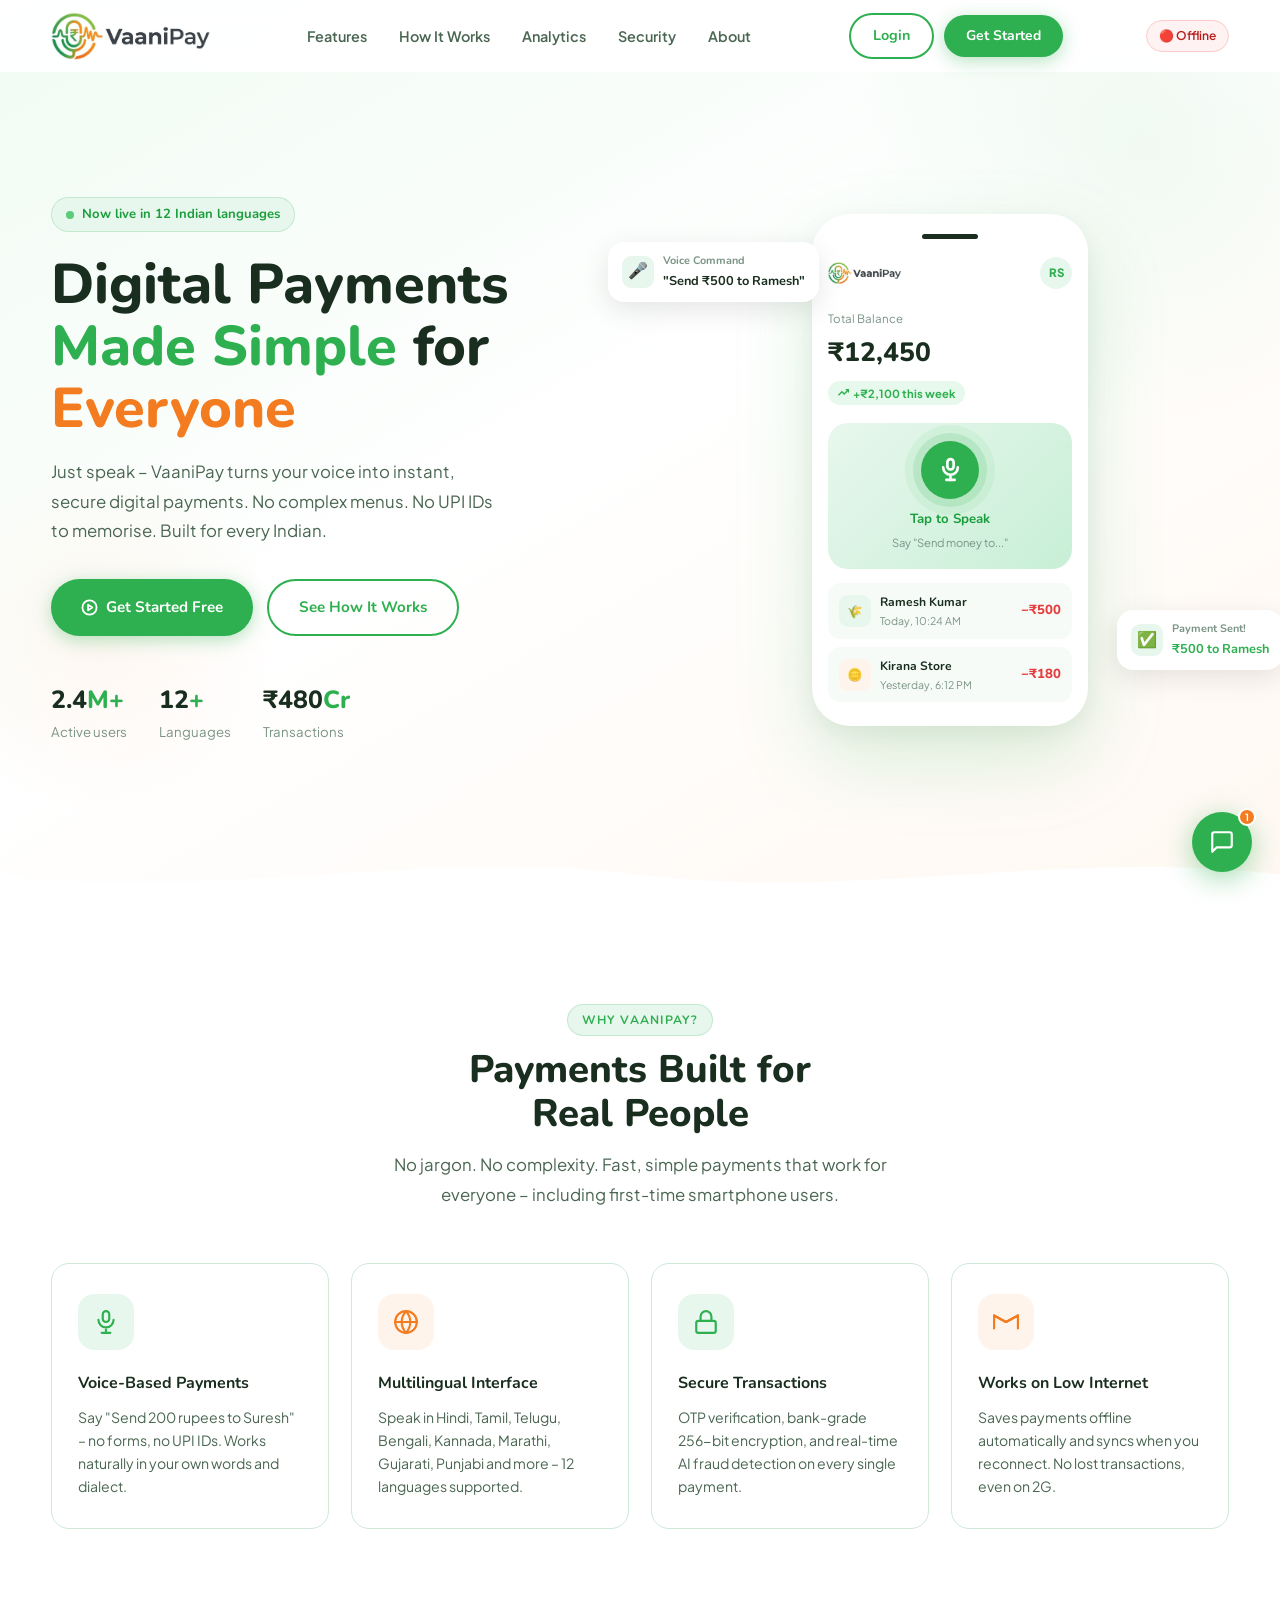
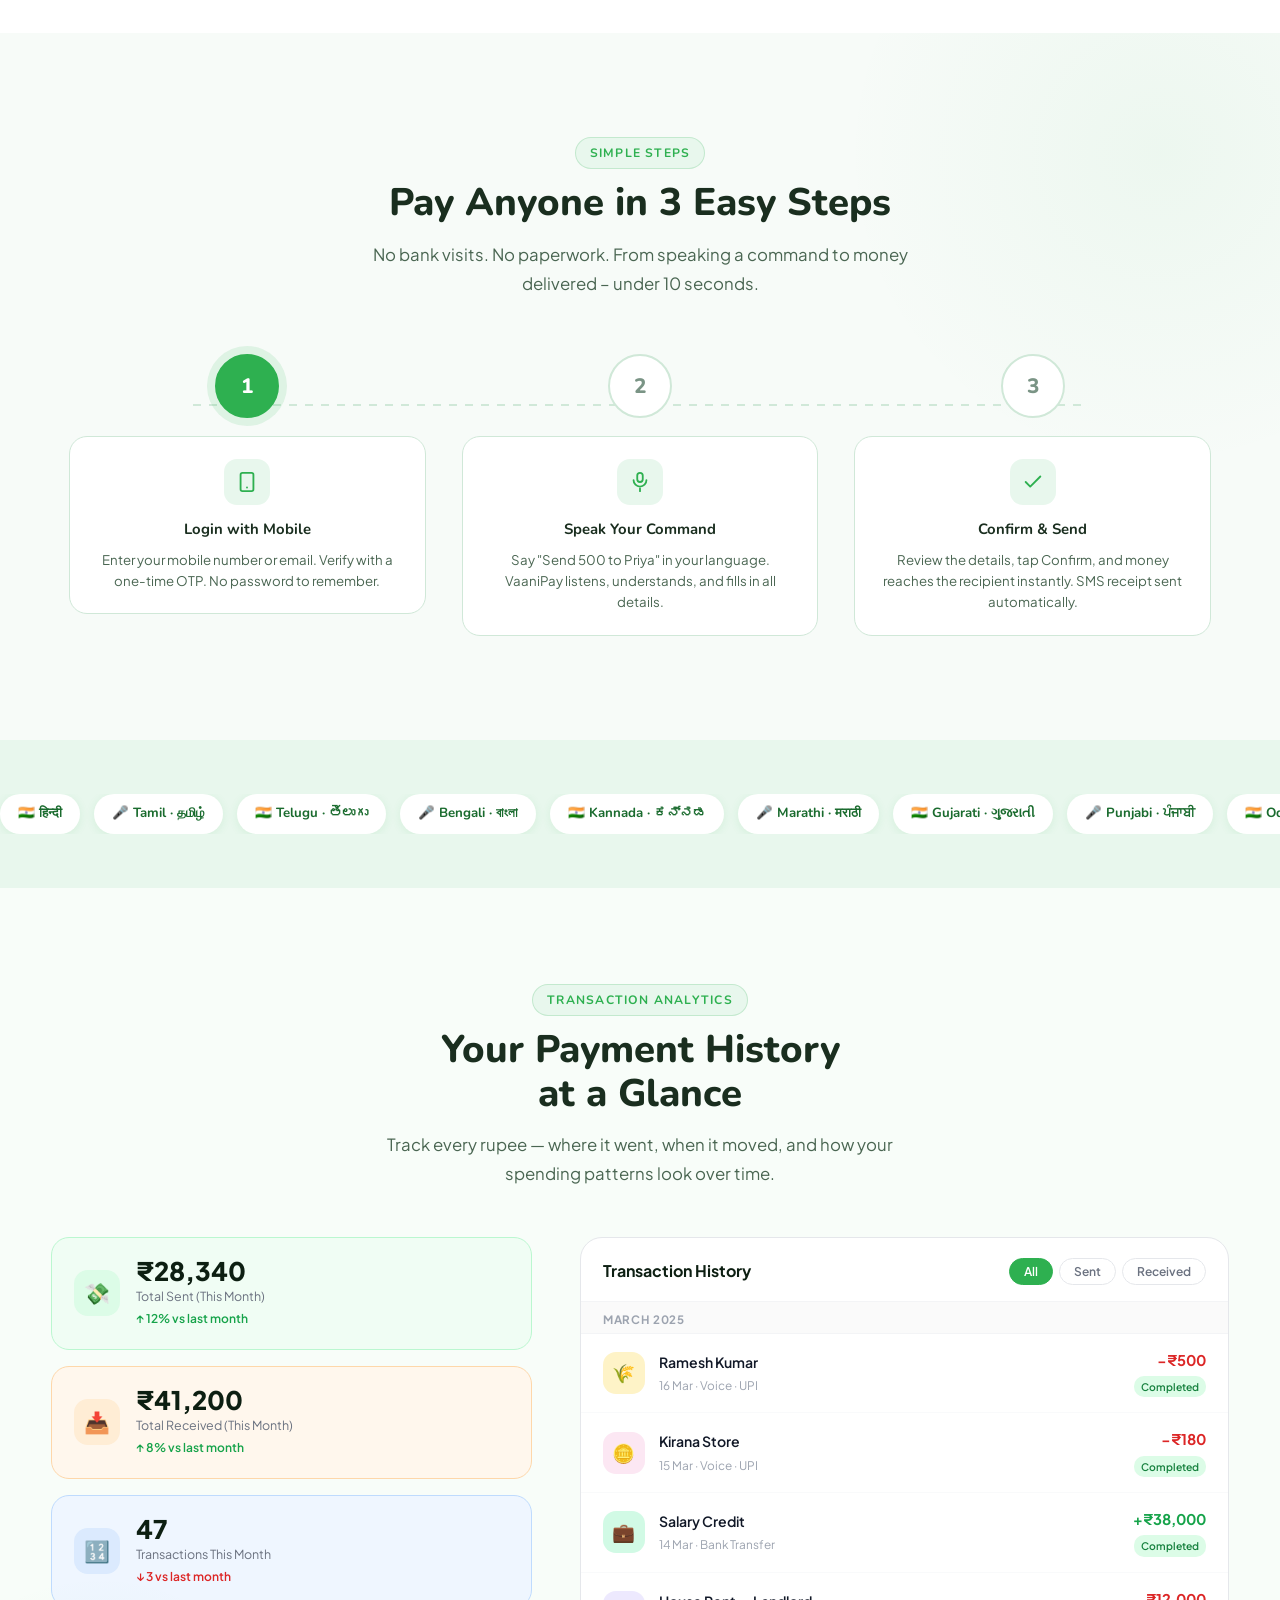
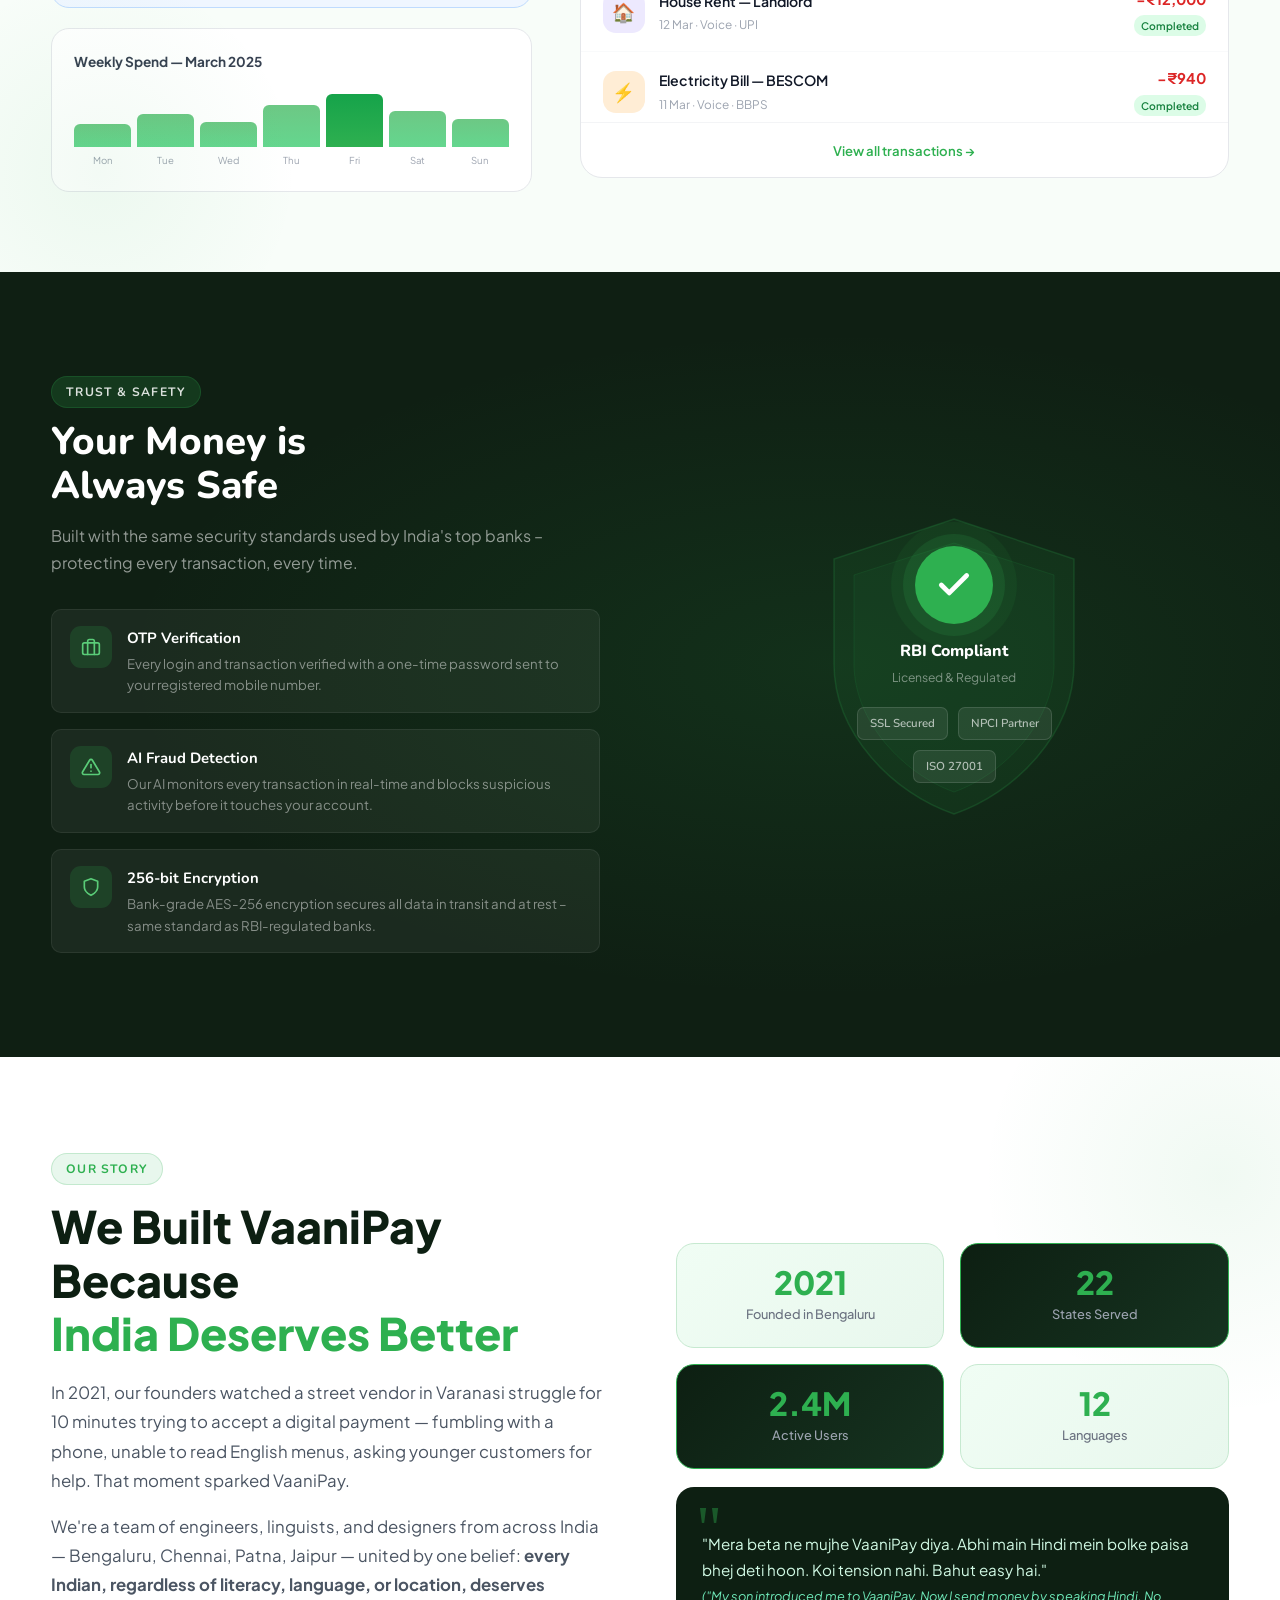
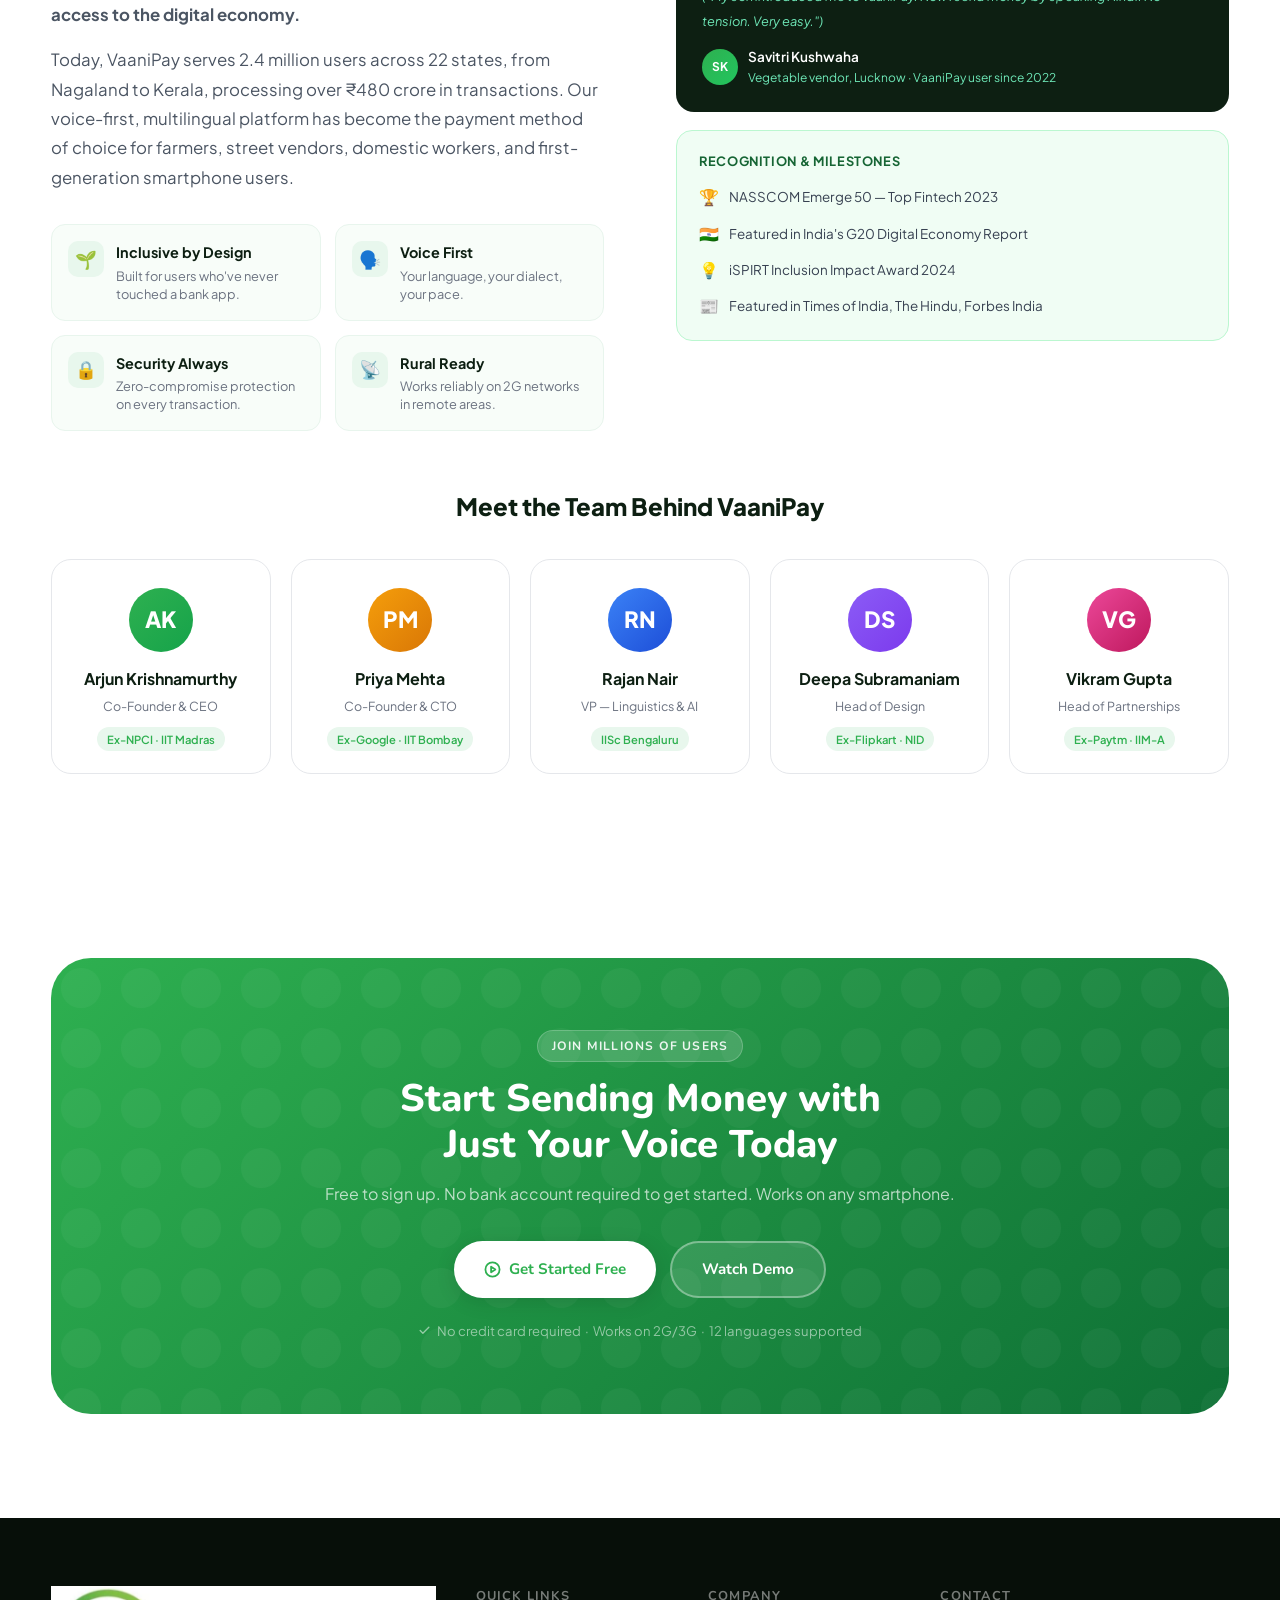
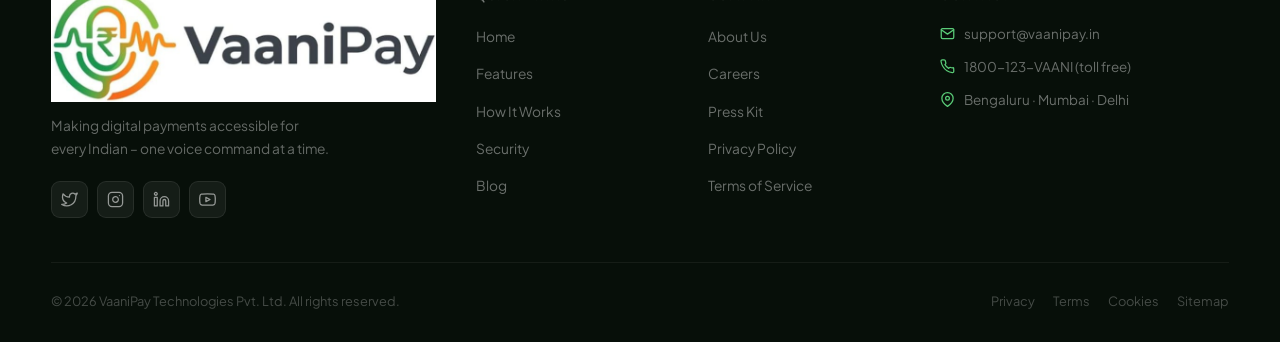
==== templates/index.html @ 6fca1bed "Merge branch 'main' of https://github.com/ketakitagad13/VAANIPAY" ====
﻿<!DOCTYPE html>
<html lang="en">
<head>
  <meta charset="UTF-8" />
  <meta name="viewport" content="width=device-width, initial-scale=1.0" />
  <title>VaaniPay – Voice Payments for Everyone</title>
  <link rel="preconnect" href="https://fonts.googleapis.com" />
  <link rel="preconnect" href="https://fonts.gstatic.com" crossorigin />
  <link href="https://fonts.googleapis.com/css2?family=Plus+Jakarta+Sans:wght@300;400;500;600;700;800&family=Nunito:wght@400;500;600;700;800&display=swap" rel="stylesheet" />
  <link rel="stylesheet" href="../static/css/style.css">

  <!-- About + Analytics inline styles -->
  <style>
    /* ══════════════════════════════════
       ABOUT SECTION
    ══════════════════════════════════ */
    .about-sec {
      padding: 96px 0 80px;
      background: #fff;
      position: relative;
      overflow: hidden;
    }
    .about-sec::before {
      content: '';
      position: absolute;
      top: -120px; right: -180px;
      width: 480px; height: 480px;
      background: radial-gradient(circle, rgba(46,176,80,0.07) 0%, transparent 70%);
      border-radius: 50%;
      pointer-events: none;
    }
    .about-inner {
      display: grid;
      grid-template-columns: 1fr 1fr;
      gap: 72px;
      align-items: center;
    }
    @media(max-width:860px){ .about-inner{ grid-template-columns:1fr; gap:40px; } }

    .about-text .chip { margin-bottom: 14px; }
    .about-h {
      font-size: clamp(2rem, 3.5vw, 2.8rem);
      font-weight: 800;
      color: #0d1f12;
      line-height: 1.2;
      margin: 0 0 18px;
    }
    .about-h span { color: var(--g1, #2eb050); }
    .about-p {
      font-size: 1.05rem;
      color: #4b5563;
      line-height: 1.75;
      margin-bottom: 16px;
    }
    .about-vals {
      display: grid;
      grid-template-columns: 1fr 1fr;
      gap: 14px;
      margin-top: 32px;
    }
    @media(max-width:520px){ .about-vals{ grid-template-columns:1fr; } }
    .aval {
      display: flex;
      align-items: flex-start;
      gap: 12px;
      padding: 16px;
      border: 1.5px solid #e8f5ed;
      border-radius: 14px;
      background: #f8fdf9;
      transition: border-color 0.2s, box-shadow 0.2s;
    }
    .aval:hover { border-color: var(--g1,#2eb050); box-shadow: 0 4px 16px rgba(46,176,80,0.1); }
    .aval-ic {
      width: 36px; height: 36px;
      background: #e8f7ed;
      border-radius: 10px;
      display: flex; align-items: center; justify-content: center;
      flex-shrink: 0;
      font-size: 1.1rem;
    }
    .aval-t { font-weight: 700; color: #0d1f12; font-size: 0.9rem; margin-bottom: 3px; }
    .aval-d { font-size: 0.8rem; color: #6b7280; line-height: 1.4; }

    /* Right side: Stats cards */
    .about-vis {
      display: flex;
      flex-direction: column;
      gap: 18px;
    }
    .about-stat-row {
      display: grid;
      grid-template-columns: 1fr 1fr;
      gap: 16px;
    }
    .about-stat {
      background: linear-gradient(135deg, #f0fdf4 0%, #e8f7ed 100%);
      border: 1.5px solid #c6e9d0;
      border-radius: 18px;
      padding: 22px 20px;
      text-align: center;
    }
    .about-stat.dark {
      background: linear-gradient(135deg, #0d1f12 0%, #163320 100%);
      border-color: #2eb050;
    }
    .about-stat.dark .ast-n { color: #2eb050; }
    .about-stat.dark .ast-l { color: #9ca3af; }
    .ast-n { font-size: 2rem; font-weight: 800; color: var(--g1,#2eb050); line-height: 1; margin-bottom: 6px; }
    .ast-l { font-size: 0.8rem; color: #6b7280; font-weight: 500; }
    .about-quote {
      background: #0d1f12;
      border-radius: 18px;
      padding: 24px 26px;
      color: #fff;
      position: relative;
    }
    .about-quote::before {
      content: '"';
      position: absolute;
      top: 10px; left: 20px;
      font-size: 4rem;
      color: var(--g1,#2eb050);
      line-height: 1;
      font-family: Georgia, serif;
      opacity: 0.4;
    }
    .aq-text { font-size: 0.95rem; line-height: 1.65; color: #d1fae5; margin-bottom: 14px; padding-top: 20px; }
    .aq-attr { display: flex; align-items: center; gap: 10px; }
    .aq-av {
      width: 36px; height: 36px; border-radius: 50%;
      background: linear-gradient(135deg, #2eb050, #22c55e);
      display: flex; align-items: center; justify-content: center;
      font-size: 0.75rem; font-weight: 700; color: #fff;
    }
    .aq-nm { font-weight: 600; font-size: 0.85rem; color: #fff; }
    .aq-role { font-size: 0.75rem; color: #6ee7b7; }

    /* Team row */
    .about-team {
      margin-top: 56px;
    }
    .about-team-h {
      text-align: center;
      font-size: 1.5rem;
      font-weight: 800;
      color: #0d1f12;
      margin-bottom: 32px;
    }
    .team-grid {
      display: grid;
      grid-template-columns: repeat(auto-fit, minmax(190px,1fr));
      gap: 20px;
    }
    .team-card {
      text-align: center;
      padding: 28px 18px 22px;
      border: 1.5px solid #e5e7eb;
      border-radius: 20px;
      background: #fff;
      transition: border-color 0.2s, box-shadow 0.2s, transform 0.2s;
    }
    .team-card:hover { border-color: var(--g1,#2eb050); box-shadow: 0 8px 24px rgba(46,176,80,0.12); transform: translateY(-4px); }
    .tm-av {
      width: 64px; height: 64px;
      border-radius: 50%;
      margin: 0 auto 14px;
      display: flex; align-items: center; justify-content: center;
      font-size: 1.4rem; font-weight: 800; color: #fff;
    }
    .tm-nm { font-size: 1rem; font-weight: 700; color: #0d1f12; margin-bottom: 4px; }
    .tm-role { font-size: 0.78rem; color: #6b7280; margin-bottom: 8px; }
    .tm-tag {
      display: inline-block;
      background: #e8f7ed;
      color: var(--g1,#2eb050);
      font-size: 0.7rem; font-weight: 600;
      padding: 3px 10px;
      border-radius: 20px;
    }

    /* ══════════════════════════════════
       ANALYTICS SECTION
    ══════════════════════════════════ */
    .analy-sec {
      padding: 96px 0 80px;
      background: #f8fdf9;
      position: relative;
      overflow: hidden;
    }
    .analy-sec::after {
      content: '';
      position: absolute;
      bottom: -100px; left: -100px;
      width: 400px; height: 400px;
      background: radial-gradient(circle, rgba(46,176,80,0.06) 0%, transparent 70%);
      border-radius: 50%;
      pointer-events: none;
    }
    .analy-inner {
      display: grid;
      grid-template-columns: 1fr 1.35fr;
      gap: 48px;
      align-items: start;
    }
    @media(max-width:900px){ .analy-inner{ grid-template-columns:1fr; } }

    /* Left summary cards */
    .analy-summary { display: flex; flex-direction: column; gap: 16px; }
    .analy-card {
      background: #fff;
      border: 1.5px solid #e5e7eb;
      border-radius: 18px;
      padding: 20px 22px;
      display: flex; align-items: center; gap: 16px;
      transition: box-shadow 0.2s;
    }
    .analy-card:hover { box-shadow: 0 6px 20px rgba(0,0,0,0.07); }
    .analy-card.green { border-color: #bbf7d0; background: #f0fdf4; }
    .analy-card.amber { border-color: #fed7aa; background: #fff7ed; }
    .analy-card.blue  { border-color: #bfdbfe; background: #eff6ff; }
    .ac-ic {
      width: 46px; height: 46px; border-radius: 14px;
      display: flex; align-items: center; justify-content: center; flex-shrink: 0;
      font-size: 1.3rem;
    }
    .analy-card.green .ac-ic { background: #dcfce7; }
    .analy-card.amber .ac-ic { background: #ffedd5; }
    .analy-card.blue  .ac-ic { background: #dbeafe; }
    .ac-val { font-size: 1.6rem; font-weight: 800; color: #0d1f12; line-height: 1; }
    .ac-lbl { font-size: 0.78rem; color: #6b7280; margin-top: 3px; }
    .ac-chg { font-size: 0.75rem; font-weight: 600; margin-top: 2px; }
    .up { color: #16a34a; }
    .dn { color: #dc2626; }

    /* Mini bar chart */
    .analy-chart {
      background: #fff;
      border: 1.5px solid #e5e7eb;
      border-radius: 18px;
      padding: 22px;
      margin-top: 4px;
    }
    .chart-title { font-size: 0.85rem; font-weight: 700; color: #374151; margin-bottom: 14px; }
    .bar-chart { display: flex; align-items: flex-end; gap: 6px; height: 60px; }
    .bar {
      flex: 1;
      border-radius: 6px 6px 0 0;
      background: linear-gradient(180deg, #2eb050, #22c55e);
      opacity: 0.7;
      transition: opacity 0.2s;
      position: relative;
    }
    .bar:hover { opacity: 1; }
    .bar.hi { opacity: 1; background: linear-gradient(180deg, #16a34a, #2eb050); }
    .bar-labels { display: flex; gap: 6px; margin-top: 6px; }
    .bar-labels span { flex: 1; text-align: center; font-size: 0.6rem; color: #9ca3af; }

    /* Right: Transaction table */
    .tx-panel {
      background: #fff;
      border: 1.5px solid #e5e7eb;
      border-radius: 22px;
      overflow: hidden;
    }
    .tx-panel-hdr {
      padding: 20px 22px 16px;
      border-bottom: 1px solid #f3f4f6;
      display: flex; align-items: center; justify-content: space-between;
      flex-wrap: wrap; gap: 10px;
    }
    .tx-panel-title { font-size: 1rem; font-weight: 700; color: #0d1f12; }
    .tx-filters { display: flex; gap: 6px; flex-wrap: wrap; }
    .tf {
      padding: 5px 14px;
      border-radius: 20px;
      font-size: 0.75rem;
      font-weight: 600;
      border: 1.5px solid #e5e7eb;
      background: #fff;
      color: #6b7280;
      cursor: pointer;
      transition: all 0.15s;
    }
    .tf.active, .tf:hover { background: var(--g1,#2eb050); color: #fff; border-color: var(--g1,#2eb050); }
    .tx-list { max-height: 420px; overflow-y: auto; }
    .tx-list::-webkit-scrollbar { width: 4px; }
    .tx-list::-webkit-scrollbar-thumb { background: #d1fae5; border-radius: 4px; }
    .tx-row {
      display: flex; align-items: center; gap: 14px;
      padding: 14px 22px;
      border-bottom: 1px solid #f9fafb;
      transition: background 0.15s;
      cursor: default;
    }
    .tx-row:hover { background: #f8fdf9; }
    .tx-row:last-child { border-bottom: none; }
    .tx-emoji {
      width: 42px; height: 42px;
      border-radius: 13px;
      display: flex; align-items: center; justify-content: center;
      font-size: 1.15rem; flex-shrink: 0;
    }
    .tx-info { flex: 1; min-width: 0; }
    .tx-nm { font-size: 0.88rem; font-weight: 600; color: #111827; white-space: nowrap; overflow: hidden; text-overflow: ellipsis; }
    .tx-sub { font-size: 0.74rem; color: #9ca3af; margin-top: 2px; }
    .tx-right { text-align: right; flex-shrink: 0; }
    .tx-amt { font-size: 0.92rem; font-weight: 700; }
    .tx-amt.out { color: #dc2626; }
    .tx-amt.in  { color: #16a34a; }
    .tx-status {
      font-size: 0.65rem; font-weight: 600;
      padding: 2px 7px; border-radius: 10px; margin-top: 3px;
      display: inline-block;
    }
    .tx-status.ok  { background: #dcfce7; color: #15803d; }
    .tx-status.pend{ background: #fef9c3; color: #a16207; }
    .tx-status.fail{ background: #fee2e2; color: #b91c1c; }
    .tx-panel-foot {
      padding: 14px 22px;
      border-top: 1px solid #f3f4f6;
      text-align: center;
    }
    .tx-more {
      font-size: 0.82rem; color: var(--g1,#2eb050); font-weight: 600;
      text-decoration: none; cursor: pointer;
    }
    .tx-more:hover { text-decoration: underline; }

    /* Month badges in list */
    .tx-month-badge {
      padding: 8px 22px 4px;
      font-size: 0.72rem;
      font-weight: 700;
      color: #9ca3af;
      text-transform: uppercase;
      letter-spacing: 0.07em;
      background: #fafafa;
      border-bottom: 1px solid #f3f4f6;
    }
  </style>
</head>
<body>

  <!-- ══════════════════════════════════
       NAVBAR
  ══════════════════════════════════ -->
  <nav id="nav">
    <div class="wrap">
      <div class="nav-row">
        <a href="#home" class="nav-logo-link">
          <img src="../static/assets/icon.jpeg" alt="VaaniPay Logo" class="nav-logo-img" />
        </a>
        <ul class="nav-links">
          <li><a href="#features">Features</a></li>
          <li><a href="#how">How It Works</a></li>
          <li><a href="#analy">Analytics</a></li>
          <li><a href="#security">Security</a></li>
          <li><a href="#about">About</a></li>
        </ul>
        <div class="nav-right">
          <a href="login.html" class="nav-login">Login</a>
          <a href="login.html" class="btn btn-green nav-cta">Get Started</a>
        </div>
        <!-- Online/Offline Status Badge -->
        <div id="statusBadge" class="status-badge">🟢 Online</div>
        <button class="burger" id="burger" aria-label="Open menu">
          <span></span><span></span><span></span>
        </button>
      </div>
    </div>
  </nav>

  <!-- Mobile Menu Overlay -->
  <div class="mob-menu" id="mobMenu">
    <button class="mob-x" id="mobX" aria-label="Close menu">✕</button>
    <a href="#features" class="mob-link">Features</a>
    <a href="#how" class="mob-link">How It Works</a>
    <a href="#analy" class="mob-link">Analytics</a>
    <a href="#security" class="mob-link">Security</a>
    <a href="#about" class="mob-link">About</a>
    <a href="#" class="btn btn-green" style="margin-top:12px">Get Started Free</a>
  </div>

  <!-- ══════════════════════════════════
       HERO SECTION
  ══════════════════════════════════ -->
  <section class="hero" id="home">
    <div class="hero-blob-a"></div>
    <div class="hero-blob-b"></div>
    <svg class="hero-wave" viewBox="0 0 1440 60" xmlns="http://www.w3.org/2000/svg" preserveAspectRatio="none">
      <path d="M0,30 C240,60 480,0 720,30 C960,60 1200,0 1440,30 L1440,60 L0,60 Z" fill="#ffffff"/>
    </svg>
    <div class="wrap">
      <div class="hero-inner">
        <div class="hero-text">
          <div class="hero-badge">
            <div class="badge-dot"></div>
            Now live in 12 Indian languages
          </div>
          <h1 class="hero-title">
            Digital Payments <span class="hl">Made Simple</span> for <span class="ho">Everyone</span>
          </h1>
          <p class="body-lg hero-sub">
            Just speak – VaaniPay turns your voice into instant, secure digital payments. No complex menus. No UPI IDs to memorise. Built for every Indian.
          </p>
          <div class="hero-btns">
            <a href="#" class="btn btn-green">
              <svg width="17" height="17" viewBox="0 0 24 24" fill="none" stroke="currentColor" stroke-width="2.5" stroke-linecap="round" stroke-linejoin="round"><circle cx="12" cy="12" r="10"/><polygon points="10 8 16 12 10 16 10 8"/></svg>
              Get Started Free
            </a>
            <a href="#how" class="btn btn-outline">See How It Works</a>
          </div>
          <div class="hero-stats">
            <div class="stat-item">
              <div class="stat-n">2.4<em>M+</em></div>
              <div class="stat-l">Active users</div>
            </div>
            <div class="stat-item">
              <div class="stat-n">12<em>+</em></div>
              <div class="stat-l">Languages</div>
            </div>
            <div class="stat-item">
              <div class="stat-n">₹480<em>Cr</em></div>
              <div class="stat-l">Transactions</div>
            </div>
          </div>
        </div>
        <div class="hero-vis">
          <div class="fc fc1">
            <div class="fc-ic" style="background:#e8f7ed">🎤</div>
            <div>
              <div class="fc-lbl">Voice Command</div>
              <div class="fc-val">"Send ₹500 to Ramesh"</div>
            </div>
          </div>
          <div class="fc fc2">
            <div class="fc-ic" style="background:#e8f7ed">✅</div>
            <div>
              <div class="fc-lbl">Payment Sent!</div>
              <div class="fc-val" style="color:var(--g1)">₹500 to Ramesh</div>
            </div>
          </div>
          <div class="phone">
            <div class="phone-bar"></div>
            <div class="phone-top">
              <img src="../static/assets/icon.jpeg" alt="VaaniPay" class="phone-logo" />
              <div class="phone-av">RS</div>
            </div>
            <div class="p-bal-lbl">Total Balance</div>
            <div class="p-bal">₹12,450</div>
            <div class="p-up">
              <svg width="11" height="11" viewBox="0 0 24 24" fill="none" stroke="currentColor" stroke-width="3"><polyline points="23 6 13.5 15.5 8.5 10.5 1 18"/><polyline points="17 6 23 6 23 12"/></svg>
              +₹2,100 this week
            </div>
            <div class="p-mic-area">
              <div class="p-mic-btn" id="phoneMicBtn">
                <svg width="25" height="25" viewBox="0 0 24 24" fill="none" stroke="white" stroke-width="2.5" stroke-linecap="round" stroke-linejoin="round">
                  <path d="M12 2a3 3 0 0 0-3 3v4a3 3 0 0 0 6 0V5a3 3 0 0 0-3-3z"/>
                  <path d="M19 10a7 7 0 0 1-14 0"/>
                  <line x1="12" y1="19" x2="12" y2="22"/>
                  <line x1="8" y1="22" x2="16" y2="22"/>
                </svg>
              </div>
              <div class="p-mic-t">Tap to Speak</div>
              <div class="p-mic-s">Say "Send money to..."</div>
            </div>
            <div class="p-txs">
              <div class="p-tx">
                <div class="p-tx-ic" style="background:#e8f7ed">🌾</div>
                <div class="p-tx-info">
                  <div class="p-tx-nm">Ramesh Kumar</div>
                  <div class="p-tx-tm">Today, 10:24 AM</div>
                </div>
                <div class="p-tx-am out">−₹500</div>
              </div>
              <div class="p-tx">
                <div class="p-tx-ic" style="background:#fff4eb">🪙</div>
                <div class="p-tx-info">
                  <div class="p-tx-nm">Kirana Store</div>
                  <div class="p-tx-tm">Yesterday, 6:12 PM</div>
                </div>
                <div class="p-tx-am out">−₹180</div>
              </div>
            </div>
          </div>
        </div>
      </div>
    </div>
  </section>

  <!-- ══════════════════════════════════
       FEATURES SECTION
  ══════════════════════════════════ -->
  <section class="features" id="features">
    <div class="wrap">
      <div class="tc rv">
        <span class="chip">Why VaaniPay?</span>
        <h2 class="h2" style="margin:12px 0 14px">Payments Built for<br>Real People</h2>
        <p class="body-lg">No jargon. No complexity. Fast, simple payments that work for everyone – including first-time smartphone users.</p>
      </div>
      <div class="feat-grid">
        <div class="feat-card rv d1">
          <div class="feat-ic">
            <svg viewBox="0 0 24 24" fill="none" stroke="currentColor" stroke-width="2" stroke-linecap="round" stroke-linejoin="round"><path d="M12 2a3 3 0 0 0-3 3v4a3 3 0 0 0 6 0V5a3 3 0 0 0-3-3z"/><path d="M19 10a7 7 0 0 1-14 0"/><line x1="12" y1="19" x2="12" y2="22"/><line x1="8" y1="22" x2="16" y2="22"/></svg>
          </div>
          <div class="feat-title">Voice-Based Payments</div>
          <p class="feat-desc">Say "Send 200 rupees to Suresh" – no forms, no UPI IDs. Works naturally in your own words and dialect.</p>
        </div>
        <div class="feat-card o rv d2">
          <div class="feat-ic">
            <svg viewBox="0 0 24 24" fill="none" stroke="currentColor" stroke-width="2" stroke-linecap="round" stroke-linejoin="round"><circle cx="12" cy="12" r="10"/><line x1="2" y1="12" x2="22" y2="12"/><path d="M12 2a15.3 15.3 0 0 1 4 10 15.3 15.3 0 0 1-4 10 15.3 15.3 0 0 1-4-10 15.3 15.3 0 0 1 4-10z"/></svg>
          </div>
          <div class="feat-title">Multilingual Interface</div>
          <p class="feat-desc">Speak in Hindi, Tamil, Telugu, Bengali, Kannada, Marathi, Gujarati, Punjabi and more – 12 languages supported.</p>
        </div>
        <div class="feat-card rv d3">
          <div class="feat-ic">
            <svg viewBox="0 0 24 24" fill="none" stroke="currentColor" stroke-width="2" stroke-linecap="round" stroke-linejoin="round"><rect x="3" y="11" width="18" height="11" rx="2" ry="2"/><path d="M7 11V7a5 5 0 0 1 10 0v4"/></svg>
          </div>
          <div class="feat-title">Secure Transactions</div>
          <p class="feat-desc">OTP verification, bank-grade 256-bit encryption, and real-time AI fraud detection on every single payment.</p>
        </div>
        <div class="feat-card o rv d4">
          <div class="feat-ic">
            <svg viewBox="0 0 24 24" fill="none" stroke="currentColor" stroke-width="2" stroke-linecap="round" stroke-linejoin="round"><path d="M1 6l11 6 11-6"/><path d="M1 18V6l11 6 11-6v12"/></svg>
          </div>
          <div class="feat-title">Works on Low Internet</div>
          <p class="feat-desc">Saves payments offline automatically and syncs when you reconnect. No lost transactions, even on 2G.</p>
        </div>
      </div>
    </div>
  </section>

  <!-- ══════════════════════════════════
       HOW IT WORKS
  ══════════════════════════════════ -->
  <section class="how" id="how">
    <div class="wrap">
      <div class="tc rv">
        <span class="chip">Simple Steps</span>
        <h2 class="h2" style="margin:12px 0 14px">Pay Anyone in 3 Easy Steps</h2>
        <p class="body-lg">No bank visits. No paperwork. From speaking a command to money delivered – under 10 seconds.</p>
      </div>
      <div class="steps">
        <div class="step hi rv d1">
          <div class="step-n">1</div>
          <div class="step-box">
            <div class="step-ic"><svg viewBox="0 0 24 24" fill="none" stroke="currentColor" stroke-width="2" stroke-linecap="round" stroke-linejoin="round"><rect x="5" y="2" width="14" height="20" rx="2" ry="2"/><line x1="12" y1="18" x2="12.01" y2="18"/></svg></div>
            <div class="step-title">Login with Mobile</div>
            <p class="step-desc">Enter your mobile number or email. Verify with a one-time OTP. No password to remember.</p>
          </div>
        </div>
        <div class="step rv d2">
          <div class="step-n">2</div>
          <div class="step-box">
            <div class="step-ic"><svg viewBox="0 0 24 24" fill="none" stroke="currentColor" stroke-width="2" stroke-linecap="round" stroke-linejoin="round"><path d="M12 2a3 3 0 0 0-3 3v4a3 3 0 0 0 6 0V5a3 3 0 0 0-3-3z"/><path d="M19 10a7 7 0 0 1-14 0"/><line x1="12" y1="19" x2="12" y2="22"/></svg></div>
            <div class="step-title">Speak Your Command</div>
            <p class="step-desc">Say "Send 500 to Priya" in your language. VaaniPay listens, understands, and fills in all details.</p>
          </div>
        </div>
        <div class="step rv d3">
          <div class="step-n">3</div>
          <div class="step-box">
            <div class="step-ic"><svg viewBox="0 0 24 24" fill="none" stroke="currentColor" stroke-width="2" stroke-linecap="round" stroke-linejoin="round"><polyline points="20 6 9 17 4 12"/></svg></div>
            <div class="step-title">Confirm &amp; Send</div>
            <p class="step-desc">Review the details, tap Confirm, and money reaches the recipient instantly. SMS receipt sent automatically.</p>
          </div>
        </div>
      </div>
    </div>
  </section>

  <!-- ══════════════════════════════════
       LANGUAGE MARQUEE STRIP
  ══════════════════════════════════ -->
  <div class="lang-sec">
    <div style="overflow:hidden">
      <div class="lang-inner" id="langStrip">
        <div class="lang-pill">🇮🇳 हिन्दी</div>
        <div class="lang-pill">🎤 Tamil · தமிழ்</div>
        <div class="lang-pill">🇮🇳 Telugu · తెలుగు</div>
        <div class="lang-pill">🎤 Bengali · বাংলা</div>
        <div class="lang-pill">🇮🇳 Kannada · ಕನ್ನಡ</div>
        <div class="lang-pill">🎤 Marathi · मराठी</div>
        <div class="lang-pill">🇮🇳 Gujarati · ગુજરાતી</div>
        <div class="lang-pill">🎤 Punjabi · ਪੰਜਾਬੀ</div>
        <div class="lang-pill">🇮🇳 Odia · ଓଡ଼ିଆ</div>
        <div class="lang-pill">🎤 Malayalam · മലയാളം</div>
        <div class="lang-pill">🇮🇳 हिन्दी</div>
        <div class="lang-pill">🎤 Tamil · தமிழ்</div>
        <div class="lang-pill">🇮🇳 Telugu · తెలుగు</div>
        <div class="lang-pill">🎤 Bengali · বাংলা</div>
        <div class="lang-pill">🇮🇳 Kannada · ಕನ್ನಡ</div>
        <div class="lang-pill">🎤 Marathi · मराठी</div>
        <div class="lang-pill">🇮🇳 Gujarati · ગુજરાતી</div>
        <div class="lang-pill">🎤 Punjabi · ਪੰਜਾਬੀ</div>
        <div class="lang-pill">🇮🇳 Odia · ଓଡ଼ିଆ</div>
        <div class="lang-pill">🎤 Malayalam · മലയാളം</div>
      </div>
    </div>
  </div>

  <!-- ══════════════════════════════════
       ANALYTICS SECTION  (NEW)
  ══════════════════════════════════ -->
  <section class="analy-sec" id="analy">
    <div class="wrap">
      <div class="tc rv">
        <span class="chip">Transaction Analytics</span>
        <h2 class="h2" style="margin:12px 0 14px">Your Payment History<br>at a Glance</h2>
        <p class="body-lg">Track every rupee — where it went, when it moved, and how your spending patterns look over time.</p>
      </div>

      <div class="analy-inner" style="margin-top:48px">

        <!-- Left: Summary + mini chart -->
        <div class="analy-summary rv d1">

          <div class="analy-card green">
            <div class="ac-ic">💸</div>
            <div>
              <div class="ac-val">₹28,340</div>
              <div class="ac-lbl">Total Sent (This Month)</div>
              <div class="ac-chg up">↑ 12% vs last month</div>
            </div>
          </div>

          <div class="analy-card amber">
            <div class="ac-ic">📥</div>
            <div>
              <div class="ac-val">₹41,200</div>
              <div class="ac-lbl">Total Received (This Month)</div>
              <div class="ac-chg up">↑ 8% vs last month</div>
            </div>
          </div>

          <div class="analy-card blue">
            <div class="ac-ic">🔢</div>
            <div>
              <div class="ac-val">47</div>
              <div class="ac-lbl">Transactions This Month</div>
              <div class="ac-chg dn">↓ 3 vs last month</div>
            </div>
          </div>

          <!-- Mini weekly bar chart -->
          <div class="analy-chart rv d2">
            <div class="chart-title">Weekly Spend — March 2025</div>
            <div class="bar-chart">
              <div class="bar" style="height:38%"></div>
              <div class="bar" style="height:55%"></div>
              <div class="bar" style="height:42%"></div>
              <div class="bar" style="height:70%"></div>
              <div class="bar hi" style="height:88%"></div>
              <div class="bar" style="height:61%"></div>
              <div class="bar" style="height:47%"></div>
            </div>
            <div class="bar-labels">
              <span>Mon</span><span>Tue</span><span>Wed</span><span>Thu</span><span>Fri</span><span>Sat</span><span>Sun</span>
            </div>
          </div>
        </div>

        <!-- Right: Full transaction history -->
        <div class="tx-panel rv d2">
          <div class="tx-panel-hdr">
            <div class="tx-panel-title">Transaction History</div>
            <div class="tx-filters">
              <button class="tf active" onclick="filterTx(this,'all')">All</button>
              <button class="tf" onclick="filterTx(this,'sent')">Sent</button>
              <button class="tf" onclick="filterTx(this,'received')">Received</button>
            </div>
          </div>

          <div class="tx-list" id="txList">

            <!-- March 2025 -->
            <div class="tx-month-badge">March 2025</div>

            <div class="tx-row" data-type="sent">
              <div class="tx-emoji" style="background:#fef3c7">🌾</div>
              <div class="tx-info">
                <div class="tx-nm">Ramesh Kumar</div>
                <div class="tx-sub">16 Mar · Voice · UPI</div>
              </div>
              <div class="tx-right">
                <div class="tx-amt out">−₹500</div>
                <span class="tx-status ok">Completed</span>
              </div>
            </div>

            <div class="tx-row" data-type="sent">
              <div class="tx-emoji" style="background:#fce7f3">🪙</div>
              <div class="tx-info">
                <div class="tx-nm">Kirana Store</div>
                <div class="tx-sub">15 Mar · Voice · UPI</div>
              </div>
              <div class="tx-right">
                <div class="tx-amt out">−₹180</div>
                <span class="tx-status ok">Completed</span>
              </div>
            </div>

            <div class="tx-row" data-type="received">
              <div class="tx-emoji" style="background:#d1fae5">💼</div>
              <div class="tx-info">
                <div class="tx-nm">Salary Credit</div>
                <div class="tx-sub">14 Mar · Bank Transfer</div>
              </div>
              <div class="tx-right">
                <div class="tx-amt in">+₹38,000</div>
                <span class="tx-status ok">Completed</span>
              </div>
            </div>

            <div class="tx-row" data-type="sent">
              <div class="tx-emoji" style="background:#ede9fe">🏠</div>
              <div class="tx-info">
                <div class="tx-nm">House Rent — Landlord</div>
                <div class="tx-sub">12 Mar · Voice · UPI</div>
              </div>
              <div class="tx-right">
                <div class="tx-amt out">−₹12,000</div>
                <span class="tx-status ok">Completed</span>
              </div>
            </div>

            <div class="tx-row" data-type="sent">
              <div class="tx-emoji" style="background:#ffedd5">⚡</div>
              <div class="tx-info">
                <div class="tx-nm">Electricity Bill — BESCOM</div>
                <div class="tx-sub">11 Mar · Voice · BBPS</div>
              </div>
              <div class="tx-right">
                <div class="tx-amt out">−₹940</div>
                <span class="tx-status ok">Completed</span>
              </div>
            </div>

            <div class="tx-row" data-type="sent">
              <div class="tx-emoji" style="background:#fef9c3">🛒</div>
              <div class="tx-info">
                <div class="tx-nm">BigBasket Order</div>
                <div class="tx-sub">10 Mar · UPI · Auto</div>
              </div>
              <div class="tx-right">
                <div class="tx-amt out">−₹1,450</div>
                <span class="tx-status pend">Processing</span>
              </div>
            </div>

            <div class="tx-row" data-type="received">
              <div class="tx-emoji" style="background:#d1fae5">👨‍👩‍👦</div>
              <div class="tx-info">
                <div class="tx-nm">Priya Sharma</div>
                <div class="tx-sub">9 Mar · Voice · UPI</div>
              </div>
              <div class="tx-right">
                <div class="tx-amt in">+₹2,500</div>
                <span class="tx-status ok">Completed</span>
              </div>
            </div>

            <div class="tx-row" data-type="sent">
              <div class="tx-emoji" style="background:#fee2e2">🏥</div>
              <div class="tx-info">
                <div class="tx-nm">Apollo Pharmacy</div>
                <div class="tx-sub">7 Mar · Voice · UPI</div>
              </div>
              <div class="tx-right">
                <div class="tx-amt out">−₹680</div>
                <span class="tx-status ok">Completed</span>
              </div>
            </div>

            <!-- February 2025 -->
            <div class="tx-month-badge">February 2025</div>

            <div class="tx-row" data-type="sent">
              <div class="tx-emoji" style="background:#e0e7ff">📚</div>
              <div class="tx-info">
                <div class="tx-nm">Anand — School Fees</div>
                <div class="tx-sub">28 Feb · Voice · NEFT</div>
              </div>
              <div class="tx-right">
                <div class="tx-amt out">−₹4,200</div>
                <span class="tx-status ok">Completed</span>
              </div>
            </div>

            <div class="tx-row" data-type="sent">
              <div class="tx-emoji" style="background:#fef3c7">🚌</div>
              <div class="tx-info">
                <div class="tx-nm">KSRTC Bus Pass</div>
                <div class="tx-sub">25 Feb · Voice · UPI</div>
              </div>
              <div class="tx-right">
                <div class="tx-amt out">−₹350</div>
                <span class="tx-status ok">Completed</span>
              </div>
            </div>

            <div class="tx-row" data-type="received">
              <div class="tx-emoji" style="background:#d1fae5">💼</div>
              <div class="tx-info">
                <div class="tx-nm">Salary Credit</div>
                <div class="tx-sub">14 Feb · Bank Transfer</div>
              </div>
              <div class="tx-right">
                <div class="tx-amt in">+₹38,000</div>
                <span class="tx-status ok">Completed</span>
              </div>
            </div>

            <div class="tx-row" data-type="sent">
              <div class="tx-emoji" style="background:#fce7f3">📱</div>
              <div class="tx-info">
                <div class="tx-nm">Jio Recharge</div>
                <div class="tx-sub">5 Feb · Voice · UPI</div>
              </div>
              <div class="tx-right">
                <div class="tx-amt out">−₹399</div>
                <span class="tx-status ok">Completed</span>
              </div>
            </div>

            <div class="tx-row" data-type="sent">
              <div class="tx-emoji" style="background:#ede9fe">🍛</div>
              <div class="tx-info">
                <div class="tx-nm">Swiggy Order</div>
                <div class="tx-sub">3 Feb · UPI · App</div>
              </div>
              <div class="tx-right">
                <div class="tx-amt out">−₹320</div>
                <span class="tx-status fail">Failed</span>
              </div>
            </div>

          </div><!-- /tx-list -->

          <div class="tx-panel-foot">
            <a class="tx-more" href="#">View all transactions →</a>
          </div>
        </div><!-- /tx-panel -->

      </div>
    </div>
  </section>

  <!-- ══════════════════════════════════
       SECURITY SECTION
  ══════════════════════════════════ -->
  <section class="security" id="security">
    <div class="wrap">
      <div class="sec-inner">
        <div>
          <span class="chip sec-chip">Trust &amp; Safety</span>
          <h2 class="sec-h">Your Money is<br>Always Safe</h2>
          <p class="sec-sub">Built with the same security standards used by India's top banks – protecting every transaction, every time.</p>
          <div class="sec-items">
            <div class="sec-item rv d1">
              <div class="sec-ic"><svg viewBox="0 0 24 24" fill="none" stroke="currentColor" stroke-width="2" stroke-linecap="round" stroke-linejoin="round"><rect x="2" y="7" width="20" height="14" rx="2"/><path d="M16 21V5a2 2 0 0 0-2-2h-4a2 2 0 0 0-2 2v16"/></svg></div>
              <div><div class="sec-it">OTP Verification</div><div class="sec-id">Every login and transaction verified with a one-time password sent to your registered mobile number.</div></div>
            </div>
            <div class="sec-item rv d2">
              <div class="sec-ic"><svg viewBox="0 0 24 24" fill="none" stroke="currentColor" stroke-width="2" stroke-linecap="round" stroke-linejoin="round"><path d="M10.29 3.86L1.82 18a2 2 0 0 0 1.71 3h16.94a2 2 0 0 0 1.71-3L13.71 3.86a2 2 0 0 0-3.42 0z"/><line x1="12" y1="9" x2="12" y2="13"/><line x1="12" y1="17" x2="12.01" y2="17"/></svg></div>
              <div><div class="sec-it">AI Fraud Detection</div><div class="sec-id">Our AI monitors every transaction in real-time and blocks suspicious activity before it touches your account.</div></div>
            </div>
            <div class="sec-item rv d3">
              <div class="sec-ic"><svg viewBox="0 0 24 24" fill="none" stroke="currentColor" stroke-width="2" stroke-linecap="round" stroke-linejoin="round"><path d="M12 22s8-4 8-10V5l-8-3-8 3v7c0 6 8 10 8 10z"/></svg></div>
              <div><div class="sec-it">256-bit Encryption</div><div class="sec-id">Bank-grade AES-256 encryption secures all data in transit and at rest – same standard as RBI-regulated banks.</div></div>
            </div>
          </div>
        </div>
        <div class="sec-vis rv">
          <div class="shield-wrap">
            <svg class="shield-svg" viewBox="0 0 270 310" fill="none" xmlns="http://www.w3.org/2000/svg">
              <path d="M135 10L255 50L255 155C255 225 195 285 135 305C75 285 15 225 15 155L15 50Z" fill="rgba(46,176,80,0.08)" stroke="rgba(46,176,80,0.2)" stroke-width="1.5"/>
              <path d="M135 34L235 66L235 155C235 213 185 265 135 283C85 265 35 213 35 155L35 66Z" fill="rgba(46,176,80,0.05)" stroke="rgba(46,176,80,0.12)" stroke-width="1"/>
            </svg>
            <div class="shield-cnt">
              <div class="shield-chk"><svg viewBox="0 0 24 24" fill="none" stroke="currentColor" stroke-width="3" stroke-linecap="round" stroke-linejoin="round"><polyline points="20 6 9 17 4 12"/></svg></div>
              <div class="shield-lb">RBI Compliant</div>
              <div class="shield-sl">Licensed &amp; Regulated</div>
              <div class="badges">
                <div class="badge-item">SSL Secured</div>
                <div class="badge-item">NPCI Partner</div>
                <div class="badge-item">ISO 27001</div>
              </div>
            </div>
          </div>
        </div>
      </div>
    </div>
  </section>

  <!-- ══════════════════════════════════
       ABOUT SECTION  (NEW)
  ══════════════════════════════════ -->
  <section class="about-sec" id="about">
    <div class="wrap">
      <div class="about-inner">

        <!-- Left: Story -->
        <div class="about-text rv d1">
          <span class="chip">Our Story</span>
          <h2 class="about-h">We Built VaaniPay Because<br><span>India Deserves Better</span></h2>
          <p class="about-p">
            In 2021, our founders watched a street vendor in Varanasi struggle for 10 minutes trying to accept a digital payment — fumbling with a phone, unable to read English menus, asking younger customers for help. That moment sparked VaaniPay.
          </p>
          <p class="about-p">
            We're a team of engineers, linguists, and designers from across India — Bengaluru, Chennai, Patna, Jaipur — united by one belief: <strong>every Indian, regardless of literacy, language, or location, deserves access to the digital economy.</strong>
          </p>
          <p class="about-p">
            Today, VaaniPay serves 2.4 million users across 22 states, from Nagaland to Kerala, processing over ₹480 crore in transactions. Our voice-first, multilingual platform has become the payment method of choice for farmers, street vendors, domestic workers, and first-generation smartphone users.
          </p>

          <div class="about-vals">
            <div class="aval rv d2">
              <div class="aval-ic">🌱</div>
              <div>
                <div class="aval-t">Inclusive by Design</div>
                <div class="aval-d">Built for users who've never touched a bank app.</div>
              </div>
            </div>
            <div class="aval rv d3">
              <div class="aval-ic">🗣️</div>
              <div>
                <div class="aval-t">Voice First</div>
                <div class="aval-d">Your language, your dialect, your pace.</div>
              </div>
            </div>
            <div class="aval rv d4">
              <div class="aval-ic">🔒</div>
              <div>
                <div class="aval-t">Security Always</div>
                <div class="aval-d">Zero-compromise protection on every transaction.</div>
              </div>
            </div>
            <div class="aval rv d5">
              <div class="aval-ic">📡</div>
              <div>
                <div class="aval-t">Rural Ready</div>
                <div class="aval-d">Works reliably on 2G networks in remote areas.</div>
              </div>
            </div>
          </div>
        </div>

        <!-- Right: Stats + quote -->
        <div class="about-vis rv d2">
          <div class="about-stat-row">
            <div class="about-stat">
              <div class="ast-n">2021</div>
              <div class="ast-l">Founded in Bengaluru</div>
            </div>
            <div class="about-stat dark">
              <div class="ast-n">22</div>
              <div class="ast-l">States Served</div>
            </div>
            <div class="about-stat dark">
              <div class="ast-n">2.4M</div>
              <div class="ast-l">Active Users</div>
            </div>
            <div class="about-stat">
              <div class="ast-n">12</div>
              <div class="ast-l">Languages</div>
            </div>
          </div>

          <div class="about-quote rv d3">
            <p class="aq-text">
              "Mera beta ne mujhe VaaniPay diya. Abhi main Hindi mein bolke paisa bhej deti hoon. Koi tension nahi. Bahut easy hai." <br><em style="font-size:0.8rem;color:#6ee7b7">("My son introduced me to VaaniPay. Now I send money by speaking Hindi. No tension. Very easy.")</em>
            </p>
            <div class="aq-attr">
              <div class="aq-av">SK</div>
              <div>
                <div class="aq-nm">Savitri Kushwaha</div>
                <div class="aq-role">Vegetable vendor, Lucknow · VaaniPay user since 2022</div>
              </div>
            </div>
          </div>

          <div style="background:#f0fdf4;border:1.5px solid #bbf7d0;border-radius:16px;padding:20px 22px;" class="rv d4">
            <div style="font-size:0.8rem;font-weight:700;color:#166534;margin-bottom:12px;text-transform:uppercase;letter-spacing:0.05em">Recognition &amp; Milestones</div>
            <div style="display:flex;flex-direction:column;gap:10px;">
              <div style="display:flex;align-items:center;gap:10px;font-size:0.84rem;color:#374151">
                <span style="color:#2eb050;font-size:1rem">🏆</span> NASSCOM Emerge 50 — Top Fintech 2023
              </div>
              <div style="display:flex;align-items:center;gap:10px;font-size:0.84rem;color:#374151">
                <span style="font-size:1rem">🇮🇳</span> Featured in India's G20 Digital Economy Report
              </div>
              <div style="display:flex;align-items:center;gap:10px;font-size:0.84rem;color:#374151">
                <span style="color:#2eb050;font-size:1rem">💡</span> iSPIRT Inclusion Impact Award 2024
              </div>
              <div style="display:flex;align-items:center;gap:10px;font-size:0.84rem;color:#374151">
                <span style="font-size:1rem">📰</span> Featured in Times of India, The Hindu, Forbes India
              </div>
            </div>
          </div>
        </div>
      </div>

      <!-- Team -->
      <div class="about-team rv">
        <div class="about-team-h">Meet the Team Behind VaaniPay</div>
        <div class="team-grid">
          <div class="team-card rv d1">
            <div class="tm-av" style="background:linear-gradient(135deg,#2eb050,#16a34a)">AK</div>
            <div class="tm-nm">Arjun Krishnamurthy</div>
            <div class="tm-role">Co-Founder &amp; CEO</div>
            <div class="tm-tag">Ex-NPCI · IIT Madras</div>
          </div>
          <div class="team-card rv d2">
            <div class="tm-av" style="background:linear-gradient(135deg,#f59e0b,#d97706)">PM</div>
            <div class="tm-nm">Priya Mehta</div>
            <div class="tm-role">Co-Founder &amp; CTO</div>
            <div class="tm-tag">Ex-Google · IIT Bombay</div>
          </div>
          <div class="team-card rv d3">
            <div class="tm-av" style="background:linear-gradient(135deg,#3b82f6,#1d4ed8)">RN</div>
            <div class="tm-nm">Rajan Nair</div>
            <div class="tm-role">VP — Linguistics &amp; AI</div>
            <div class="tm-tag">IISc Bengaluru</div>
          </div>
          <div class="team-card rv d4">
            <div class="tm-av" style="background:linear-gradient(135deg,#8b5cf6,#7c3aed)">DS</div>
            <div class="tm-nm">Deepa Subramaniam</div>
            <div class="tm-role">Head of Design</div>
            <div class="tm-tag">Ex-Flipkart · NID</div>
          </div>
          <div class="team-card rv d5">
            <div class="tm-av" style="background:linear-gradient(135deg,#ec4899,#be185d)">VG</div>
            <div class="tm-nm">Vikram Gupta</div>
            <div class="tm-role">Head of Partnerships</div>
            <div class="tm-tag">Ex-Paytm · IIM-A</div>
          </div>
        </div>
      </div>
    </div>
  </section>

  <!-- ══════════════════════════════════
       CTA SECTION
  ══════════════════════════════════ -->
  <section class="cta-sec">
    <div class="wrap">
      <div class="cta-card rv">
        <span class="chip cta-chip">Join Millions of Users</span>
        <h2 class="cta-h">Start Sending Money with<br>Just Your Voice Today</h2>
        <p class="cta-sub">Free to sign up. No bank account required to get started. Works on any smartphone.</p>
        <div class="cta-btns">
          <a href="#" class="btn btn-white">
            <svg width="17" height="17" viewBox="0 0 24 24" fill="none" stroke="currentColor" stroke-width="2.5" stroke-linecap="round" stroke-linejoin="round"><circle cx="12" cy="12" r="10"/><polygon points="10 8 16 12 10 16 10 8"/></svg>
            Get Started Free
          </a>
          <a href="#how" class="btn btn-ghost-w">Watch Demo</a>
        </div>
        <p class="cta-note">
          <svg width="13" height="13" viewBox="0 0 24 24" fill="none" stroke="currentColor" stroke-width="2.5" stroke-linecap="round" stroke-linejoin="round"><polyline points="20 6 9 17 4 12"/></svg>
          No credit card required &nbsp;·&nbsp; Works on 2G/3G &nbsp;·&nbsp; 12 languages supported
        </p>
      </div>
    </div>
  </section>

  <!-- ══════════════════════════════════
       FOOTER
  ══════════════════════════════════ -->
  <footer>
    <div class="wrap">
      <div class="ft-grid">
        <div class="ft-brand">
          <img src="../static/assets/icon.jpeg" alt="VaaniPay" class="ft-icon-img" />
          <p class="ft-tagline">Making digital payments accessible for every Indian – one voice command at a time.</p>
          <div class="social-row">
            <a href="#" class="soc-a" aria-label="Twitter"><svg viewBox="0 0 24 24" fill="none" stroke="currentColor" stroke-width="1.8" stroke-linecap="round" stroke-linejoin="round"><path d="M23 3a10.9 10.9 0 0 1-3.14 1.53 4.48 4.48 0 0 0-7.86 3v1A10.66 10.66 0 0 1 3 4s-4 9 5 13a11.64 11.64 0 0 1-7 2c9 5 20 0 20-11.5a4.5 4.5 0 0 0-.08-.83A7.72 7.72 0 0 0 23 3z"/></svg></a>
            <a href="#" class="soc-a" aria-label="Instagram"><svg viewBox="0 0 24 24" fill="none" stroke="currentColor" stroke-width="1.8" stroke-linecap="round" stroke-linejoin="round"><rect x="2" y="2" width="20" height="20" rx="5" ry="5"/><path d="M16 11.37A4 4 0 1 1 12.63 8 4 4 0 0 1 16 11.37z"/><line x1="17.5" y1="6.5" x2="17.51" y2="6.5"/></svg></a>
            <a href="#" class="soc-a" aria-label="LinkedIn"><svg viewBox="0 0 24 24" fill="none" stroke="currentColor" stroke-width="1.8" stroke-linecap="round" stroke-linejoin="round"><path d="M16 8a6 6 0 0 1 6 6v7h-4v-7a2 2 0 0 0-2-2 2 2 0 0 0-2 2v7h-4v-7a6 6 0 0 1 6-6z"/><rect x="2" y="9" width="4" height="12"/><circle cx="4" cy="4" r="2"/></svg></a>
            <a href="#" class="soc-a" aria-label="YouTube"><svg viewBox="0 0 24 24" fill="none" stroke="currentColor" stroke-width="1.8" stroke-linecap="round" stroke-linejoin="round"><path d="M22.54 6.42a2.78 2.78 0 0 0-1.94-1.96C18.88 4 12 4 12 4s-6.88 0-8.6.46a2.78 2.78 0 0 0-1.94 1.96A29 29 0 0 0 1 12a29 29 0 0 0 .46 5.58A2.78 2.78 0 0 0 3.4 19.54C5.12 20 12 20 12 20s6.88 0 8.6-.46a2.78 2.78 0 0 0 1.94-1.96A29 29 0 0 0 23 12a29 29 0 0 0-.46-5.58z"/><polygon points="9.75 15.02 15.5 12 9.75 8.98 9.75 15.02"/></svg></a>
          </div>
        </div>
        <div>
          <div class="ft-col-h">Quick Links</div>
          <ul class="ft-links">
            <li><a href="#home">Home</a></li>
            <li><a href="#features">Features</a></li>
            <li><a href="#how">How It Works</a></li>
            <li><a href="#security">Security</a></li>
            <li><a href="#">Blog</a></li>
          </ul>
        </div>
        <div>
          <div class="ft-col-h">Company</div>
          <ul class="ft-links">
            <li><a href="#about">About Us</a></li>
            <li><a href="#">Careers</a></li>
            <li><a href="#">Press Kit</a></li>
            <li><a href="#">Privacy Policy</a></li>
            <li><a href="#">Terms of Service</a></li>
          </ul>
        </div>
        <div>
          <div class="ft-col-h">Contact</div>
          <div class="ft-ci"><svg viewBox="0 0 24 24" fill="none" stroke="currentColor" stroke-width="2" stroke-linecap="round" stroke-linejoin="round"><path d="M4 4h16c1.1 0 2 .9 2 2v12c0 1.1-.9 2-2 2H4c-1.1 0-2-.9-2-2V6c0-1.1.9-2 2-2z"/><polyline points="22,6 12,13 2,6"/></svg>support@vaanipay.in</div>
          <div class="ft-ci"><svg viewBox="0 0 24 24" fill="none" stroke="currentColor" stroke-width="2" stroke-linecap="round" stroke-linejoin="round"><path d="M22 16.92v3a2 2 0 0 1-2.18 2 19.79 19.79 0 0 1-8.63-3.07A19.5 19.5 0 0 1 4.69 12 19.79 19.79 0 0 1 1.61 3.53 2 2 0 0 1 3.6 1.35h3a2 2 0 0 1 2 1.72 12.84 12.84 0 0 0 .7 2.81 2 2 0 0 1-.45 2.11L7.91 9a16 16 0 0 0 6 6l1.01-.91a2 2 0 0 1 2.11-.45 12.84 12.84 0 0 0 2.81.7A2 2 0 0 1 21.73 14z"/></svg>1800-123-VAANI (toll free)</div>
          <div class="ft-ci"><svg viewBox="0 0 24 24" fill="none" stroke="currentColor" stroke-width="2" stroke-linecap="round" stroke-linejoin="round"><path d="M21 10c0 7-9 13-9 13s-9-6-9-13a9 9 0 0 1 18 0z"/><circle cx="12" cy="10" r="3"/></svg>Bengaluru · Mumbai · Delhi</div>
        </div>
      </div>
      <div class="ft-bot">
        <span>© 2024 VaaniPay Technologies Pvt. Ltd. All rights reserved.</span>
        <div class="ft-bot-links">
          <a href="#">Privacy</a>
          <a href="#">Terms</a>
          <a href="#">Cookies</a>
          <a href="#">Sitemap</a>
        </div>
      </div>
    </div>
  </footer>

  <!-- ══════════════════════════════════
       CHATBOT
  ══════════════════════════════════ -->
  <div class="cb-fab" id="cbFab">
    <div class="cb-win" id="cbWin">
      <div class="cb-hdr">
        <div class="cb-av">
          <svg viewBox="0 0 24 24" fill="none" stroke="currentColor" stroke-width="2" stroke-linecap="round" stroke-linejoin="round"><path d="M12 2a3 3 0 0 0-3 3v4a3 3 0 0 0 6 0V5a3 3 0 0 0-3-3z"/><path d="M19 10a7 7 0 0 1-14 0"/><line x1="12" y1="19" x2="12" y2="22"/></svg>
        </div>
        <div>
          <div class="cb-bot-nm">VaaniPay Assistant</div>
          <div class="cb-status"><div class="cb-dot"></div>Online now</div>
        </div>
      </div>
      <div class="cb-msgs" id="cbMsgs">
        <div class="msg bot">
          <div class="bub">Namaste! 🙏 I'm Vaani. How can I help you with your payments today?</div>
          <div class="msg-t">Just now</div>
        </div>
      </div>
      <div class="cb-quick" id="cbQuick">
        <button class="qb" data-q="How do I send money?">How to send?</button>
        <button class="qb" data-q="Is VaaniPay safe?">Is it safe?</button>
        <button class="qb" data-q="Which languages are supported?">Languages?</button>
        <button class="qb" data-q="Does it work offline?">Offline mode?</button>
      </div>
      <div class="cb-ibar">
        <input class="cb-inp" id="cbInp" placeholder="Ask me anything..." />
        <button class="cb-send" id="cbSendBtn">
          <svg viewBox="0 0 24 24" fill="none" stroke="currentColor" stroke-width="2.5" stroke-linecap="round" stroke-linejoin="round"><line x1="22" y1="2" x2="11" y2="13"/><polygon points="22 2 15 22 11 13 2 9 22 2"/></svg>
        </button>
      </div>
    </div>
    <button class="cb-toggle" id="cbBtn" aria-label="Toggle chat">
      <svg class="ci-chat" viewBox="0 0 24 24" fill="none" stroke="currentColor" stroke-width="2" stroke-linecap="round" stroke-linejoin="round"><path d="M21 15a2 2 0 0 1-2 2H7l-4 4V5a2 2 0 0 1 2-2h14a2 2 0 0 1 2 2z"/></svg>
      <svg class="ci-close" viewBox="0 0 24 24" fill="none" stroke="currentColor" stroke-width="2.5" stroke-linecap="round" stroke-linejoin="round"><line x1="18" y1="6" x2="6" y2="18"/><line x1="6" y1="6" x2="18" y2="18"/></svg>
    </button>
    <div class="cb-notif" id="cbNotif">1</div>
  </div>

  <script src="../static/js/script.js"></script>

  <!-- Transaction filter script -->
  <script>
    function filterTx(btn, type) {
      // Update active button
      document.querySelectorAll('.tf').forEach(function(b){ b.classList.remove('active'); });
      btn.classList.add('active');
      // Show/hide rows
      document.querySelectorAll('#txList .tx-row').forEach(function(row) {
        if (type === 'all' || row.dataset.type === type) {
          row.style.display = '';
        } else {
          row.style.display = 'none';
        }
      });
      // Hide month badges if no visible rows follow them
      document.querySelectorAll('.tx-month-badge').forEach(function(badge) {
        var next = badge.nextElementSibling;
        var hasVisible = false;
        while(next && !next.classList.contains('tx-month-badge')) {
          if(next.classList.contains('tx-row') && next.style.display !== 'none') hasVisible = true;
          next = next.nextElementSibling;
        }
        badge.style.display = hasVisible ? '' : 'none';
      });
    }
  </script>
</body>
</html>
---- static/css/style.css ----
﻿/* â•â•â•â•â•â•â•â•â•â•â•â•â•â•â•â•â•â•â•â•â•â•â•â•â•â•â•â•â•â•â•â•â•â•â•â•â•â•â•â•â•â•â•â•â•â•â•
   VaaniPay â€” style.css
   All visual styles for index.html
   Linked via: <link rel="stylesheet" href="css/style.css" />
â•â•â•â•â•â•â•â•â•â•â•â•â•â•â•â•â•â•â•â•â•â•â•â•â•â•â•â•â•â•â•â•â•â•â•â•â•â•â•â•â•â•â•â•â•â•â• */

/* â”€â”€â”€ RESET â”€â”€â”€ */
*, *::before, *::after { box-sizing: border-box; margin: 0; padding: 0; }
html { scroll-behavior: smooth; }
body {
  font-family: 'Plus Jakarta Sans', sans-serif;
  color: #1a2e1f;
  background: #fff;
  overflow-x: hidden;
  line-height: 1.65;
}
a { text-decoration: none; color: inherit; }
ul { list-style: none; }
button { cursor: pointer; font-family: inherit; border: none; outline: none; }
img { max-width: 100%; display: block; }

/* â”€â”€â”€ CSS VARIABLES (Design Tokens) â”€â”€â”€ */
:root {
  --g1: #2eb050;        /* Green primary */
  --g2: #1a9e3c;        /* Green dark */
  --g3: #e8f7ed;        /* Green light bg */
  --g4: #5acc78;        /* Green mid */
  --o1: #f47c20;        /* Orange primary */
  --o2: #e06010;        /* Orange dark */
  --o3: #fff4eb;        /* Orange light bg */
  --dark: #0f1f13;      /* Dark bg (security section) */
  --text: #1a2e1f;      /* Main text */
  --mid: #4a6652;       /* Secondary text */
  --muted: #7a9485;     /* Muted text */
  --border: #d0e8d8;    /* Border color */
  --white: #ffffff;
  --off: #f7fbf8;       /* Off-white bg */

  /* Border radius scale */
  --r-sm: 10px;
  --r-md: 18px;
  --r-lg: 26px;
  --r-xl: 40px;

  /* Shadows */
  --sh-g: 0 8px 32px rgba(46,176,80,.18);
  --sh-lg: 0 20px 64px rgba(46,176,80,.16);
}

/* FIX: Prevents sections from hiding behind fixed navbar on anchor jump */
section, div[id] {
  scroll-margin-top: 80px;
}

/* â”€â”€â”€ UTILITY CLASSES â”€â”€â”€ */
.wrap { width: 92%; max-width: 1180px; margin: 0 auto; }
.tc { text-align: center; }
.tc .body-lg { margin: 0 auto; max-width: 540px; }

.chip {
  display: inline-flex; align-items: center; gap: 6px;
  font-family: 'Nunito', sans-serif; font-weight: 700;
  font-size: .76rem; letter-spacing: .1em; text-transform: uppercase;
  color: var(--g1); background: var(--g3);
  padding: 5px 14px; border-radius: 50px;
  border: 1px solid rgba(46,176,80,.2);
}

.h2 {
  font-family: 'Nunito', sans-serif; font-weight: 800;
  font-size: clamp(1.7rem, 3vw, 2.6rem); line-height: 1.15;
  color: var(--text);
}

.body-lg { font-size: 1.05rem; color: var(--mid); line-height: 1.75; }

/* â”€â”€â”€ BUTTON SYSTEM â”€â”€â”€ */
.btn {
  display: inline-flex; align-items: center; gap: 8px;
  font-family: 'Nunito', sans-serif; font-weight: 700; font-size: .95rem;
  padding: 14px 30px; border-radius: 50px;
  transition: transform .15s, box-shadow .2s, background .2s;
}
.btn:hover { transform: translateY(-2px); }

.btn-green {
  background: var(--g1); color: #fff;
  box-shadow: 0 4px 18px rgba(46,176,80,.35);
}
.btn-green:hover { background: var(--g2); box-shadow: 0 8px 30px rgba(46,176,80,.42); }

.btn-outline {
  background: transparent; color: var(--g1);
  border: 2px solid var(--g1);
}
.btn-outline:hover { background: var(--g3); }

.btn-white {
  background: #fff; color: var(--g1);
  box-shadow: 0 4px 20px rgba(0,0,0,.12);
}
.btn-white:hover { box-shadow: 0 8px 32px rgba(0,0,0,.18); }

.btn-ghost-w {
  background: rgba(255,255,255,.12); color: #fff;
  border: 2px solid rgba(255,255,255,.35);
}
.btn-ghost-w:hover { background: rgba(255,255,255,.22); }

/* â”€â”€â”€ SCROLL REVEAL ANIMATION â”€â”€â”€ */
.rv {
  opacity: 1;
  transform: translateY(0);
  transition: opacity .6s ease, transform .6s ease;
}
.rv.in { opacity: 1; transform: translateY(0); }
.rv.d1 { transition-delay: .1s; }
.rv.d2 { transition-delay: .2s; }
.rv.d3 { transition-delay: .3s; }
.rv.d4 { transition-delay: .4s; }

/* â•â•â•â•â•â•â•â•â•â•â•â•â•â•â•â•â•â•â•â•â•â•â•â•â•â•â•â•â•â•â•â•â•â•â•â•
   NAVBAR
â•â•â•â•â•â•â•â•â•â•â•â•â•â•â•â•â•â•â•â•â•â•â•â•â•â•â•â•â•â•â•â•â•â•â•â• */
/* #nav {
  position: fixed; top: 0; left: 0; right: 0; z-index: 1000;
  padding: 12px 0;
  transition: background .3s, box-shadow .3s, padding .3s;
} */

#nav {
  position: fixed; top: 0; left: 0; right: 0; z-index: 1000;
  padding: 12px 0;
  background: rgba(255,255,255,0.92);          /* ADD THIS LINE */
  backdrop-filter: blur(12px);                  /* ADD THIS LINE */
  transition: background .3s, box-shadow .3s, padding .3s;
}

#nav.stuck {
  background: rgba(255,255,255,.96);
  backdrop-filter: blur(16px);
  -webkit-backdrop-filter: blur(16px);
  box-shadow: 0 2px 24px rgba(46,176,80,.10);
  padding: 8px 0;
}

.nav-row {
  display: flex; align-items: center;
  justify-content: space-between; gap: 16px;
}

/* âœ… Real logo image styles */
.nav-logo-link { display: flex; align-items: center; }
.nav-logo-img {
  height: 48px;         /* Control logo height here */
  width: auto;          /* Keep aspect ratio */
  object-fit: contain;
  display: block;
}

.nav-links { display: flex; align-items: center; gap: 4px; }
.nav-links a {
  font-weight: 600; font-size: .9rem; color: var(--mid);
  padding: 8px 14px; border-radius: 8px;
  transition: color .2s, background .2s;
}
.nav-links a:hover { color: var(--g1); background: var(--g3); }

.nav-right { display: flex; align-items: center; gap: 10px; }
.nav-cta { padding: 10px 22px !important; font-size: .87rem !important; }

.nav-login {
  font-family: 'Nunito', sans-serif; font-weight: 700; font-size: .9rem;
  color: var(--g1); padding: 9px 22px; border-radius: 50px;
  border: 2px solid var(--g1);
  transition: background .2s, color .2s;
}
.nav-login:hover { background: var(--g1); color: #fff; }

/* Hamburger */
.burger {
  display: none; flex-direction: column; gap: 5px;
  background: none; padding: 6px; border-radius: 6px;
}
.burger span {
  display: block; width: 24px; height: 2px;
  background: var(--text); border-radius: 2px;
  transition: all .3s;
}

/* Mobile menu overlay */
.mob-menu {
  display: none; position: fixed; inset: 0;
  background: #fff; z-index: 999;
  flex-direction: column; align-items: center; justify-content: center; gap: 28px;
}
.mob-menu.on { display: flex; }
.mob-menu a {
  font-family: 'Nunito', sans-serif; font-weight: 700; font-size: 1.6rem;
  color: var(--text);
}
.mob-menu a:hover { color: var(--g1); }
.mob-x {
  position: absolute; top: 24px; right: 24px;
  background: none; font-size: 2rem; color: var(--text); line-height: 1;
}

/* â•â•â•â•â•â•â•â•â•â•â•â•â•â•â•â•â•â•â•â•â•â•â•â•â•â•â•â•â•â•â•â•â•â•â•â•
   HERO SECTION
â•â•â•â•â•â•â•â•â•â•â•â•â•â•â•â•â•â•â•â•â•â•â•â•â•â•â•â•â•â•â•â•â•â•â•â• */
.hero {
  min-height: 100vh;
  background: linear-gradient(150deg, #f0fbf3 0%, #fff 48%, #fff8f2 100%);
  display: flex; align-items: center;
  padding: 120px 0 80px;
  position: relative; overflow: hidden;
}

/* Decorative background blobs */
.hero-blob-a {
  position: absolute; width: 580px; height: 580px; border-radius: 50%;
  background: radial-gradient(circle, rgba(46,176,80,.07) 0%, transparent 70%);
  top: -150px; right: -150px; pointer-events: none;
}
.hero-blob-b {
  position: absolute; width: 360px; height: 360px; border-radius: 50%;
  background: radial-gradient(circle, rgba(244,124,32,.06) 0%, transparent 70%);
  bottom: 80px; left: -80px; pointer-events: none;
}

/* Bottom wave */
.hero-wave {
  position: absolute; bottom: -1px; left: 0; right: 0; pointer-events: none;
}

.hero-inner {
  display: grid; grid-template-columns: 1fr 1fr;
  gap: 64px; align-items: center; position: relative; z-index: 1;
}

/* Hero badge pill */
.hero-badge {
  display: inline-flex; align-items: center; gap: 8px;
  background: var(--g3); color: var(--g2);
  font-family: 'Nunito', sans-serif; font-weight: 700; font-size: .82rem;
  padding: 6px 14px; border-radius: 50px;
  margin-bottom: 22px; border: 1px solid rgba(46,176,80,.2);
}
.badge-dot {
  width: 8px; height: 8px; background: var(--g4);
  border-radius: 50%; animation: blink 2s infinite;
}
@keyframes blink { 0%, 100% { opacity: 1; } 50% { opacity: .3; } }

.hero-title {
  font-family: 'Nunito', sans-serif; font-weight: 800;
  font-size: clamp(2.1rem, 4.5vw, 3.5rem);
  line-height: 1.1; color: var(--text); margin-bottom: 18px;
}
.hl { color: var(--g1); }
.ho { color: var(--o1); }

.hero-sub { margin-bottom: 34px; max-width: 460px; }
.hero-btns { display: flex; gap: 14px; flex-wrap: wrap; margin-bottom: 44px; }

/* Stats row */
.hero-stats { display: flex; gap: 32px; flex-wrap: wrap; }
.stat-n {
  font-family: 'Nunito', sans-serif; font-weight: 800;
  font-size: 1.55rem; color: var(--text);
}
.stat-n em { color: var(--g1); font-style: normal; }
.stat-l { font-size: .83rem; color: var(--muted); }

/* â”€â”€ Phone Mockup â”€â”€ */
.hero-vis { position: relative; display: flex; justify-content: center; }

.phone {
  width: 276px; background: #fff; border-radius: 38px;
  padding: 20px 16px 24px;
  box-shadow: 0 32px 80px rgba(46,176,80,.18), 0 8px 24px rgba(0,0,0,.06);
  position: relative; z-index: 2;
  animation: bob 5s ease-in-out infinite;
}
@keyframes bob {
  0%, 100% { transform: translateY(0); }
  50% { transform: translateY(-14px); }
}

.phone-bar {
  width: 56px; height: 5px; background: #1a2e1f;
  border-radius: 3px; margin: 0 auto 18px;
}
.phone-top {
  display: flex; justify-content: space-between; align-items: center;
  margin-bottom: 20px;
}

/* Logo inside phone */
.phone-logo {
  height: 22px; width: auto; object-fit: contain;
}

.phone-av {
  width: 32px; height: 32px; background: var(--g3); border-radius: 50%;
  display: flex; align-items: center; justify-content: center;
  font-size: .72rem; font-weight: 800; color: var(--g1);
}
.p-bal-lbl { font-size: .72rem; color: var(--muted); margin-bottom: 3px; }
.p-bal {
  font-family: 'Nunito', sans-serif; font-weight: 800;
  font-size: 1.65rem; color: var(--text); margin-bottom: 5px;
}
.p-up {
  display: inline-flex; align-items: center; gap: 4px;
  background: #e6f9ec; color: var(--g1); font-size: .7rem;
  font-weight: 700; padding: 3px 10px; border-radius: 20px; margin-bottom: 18px;
}

/* Mic area inside phone */
.p-mic-area {
  background: linear-gradient(135deg, var(--g3), #c8efd6);
  border-radius: 20px; padding: 18px; text-align: center; margin-bottom: 14px;
}
.p-mic-btn {
  width: 58px; height: 58px; background: var(--g1); border-radius: 50%;
  display: flex; align-items: center; justify-content: center;
  margin: 0 auto 10px;
  box-shadow: 0 0 0 8px rgba(46,176,80,.15), 0 0 0 16px rgba(46,176,80,.07);
  animation: ring 2.5s ease-in-out infinite;
  cursor: pointer; transition: transform .15s;
}
.p-mic-btn:hover { transform: scale(1.08); }
@keyframes ring {
  0%, 100% { box-shadow: 0 0 0 8px rgba(46,176,80,.15), 0 0 0 16px rgba(46,176,80,.07); }
  50% { box-shadow: 0 0 0 12px rgba(46,176,80,.2), 0 0 0 22px rgba(46,176,80,.08); }
}
.p-mic-t { font-family: 'Nunito', sans-serif; font-weight: 700; font-size: .83rem; color: var(--g2); }
.p-mic-s { font-size: .7rem; color: var(--muted); margin-top: 2px; }

/* Transactions inside phone */
.p-txs { display: flex; flex-direction: column; gap: 8px; }
.p-tx {
  display: flex; align-items: center; gap: 9px;
  background: var(--off); border-radius: 12px; padding: 9px 11px;
}
.p-tx-ic {
  width: 32px; height: 32px; border-radius: 9px;
  display: flex; align-items: center; justify-content: center;
  font-size: .78rem; flex-shrink: 0;
}
.p-tx-info { flex: 1; }
.p-tx-nm { font-family: 'Nunito', sans-serif; font-weight: 700; font-size: .76rem; color: var(--text); }
.p-tx-tm { font-size: .66rem; color: var(--muted); }
.p-tx-am { font-family: 'Nunito', sans-serif; font-weight: 800; font-size: .82rem; }
.out { color: #e53e3e; }
.inn { color: var(--g1); }

/* Floating info chips */
.fc {
  position: absolute; background: #fff; border-radius: 16px;
  padding: 10px 14px; box-shadow: 0 8px 28px rgba(0,0,0,.10);
  display: flex; align-items: center; gap: 9px;
  font-family: 'Nunito', sans-serif; font-weight: 700; z-index: 3;
}
.fc1 { top: 28px; left: -64px; animation: ff 4s ease-in-out infinite; }
.fc2 { bottom: 56px; right: -54px; animation: ff 4.5s ease-in-out infinite .5s; }
@keyframes ff {
  0%, 100% { transform: translateY(0); }
  50% { transform: translateY(-9px); }
}
.fc-ic {
  width: 32px; height: 32px; border-radius: 9px;
  display: flex; align-items: center; justify-content: center; font-size: 1rem;
}
.fc-lbl { font-size: .68rem; color: var(--muted); margin-bottom: 1px; }
.fc-val { font-size: .8rem; color: var(--text); }

/* â•â•â•â•â•â•â•â•â•â•â•â•â•â•â•â•â•â•â•â•â•â•â•â•â•â•â•â•â•â•â•â•â•â•â•â•
   FEATURES SECTION
â•â•â•â•â•â•â•â•â•â•â•â•â•â•â•â•â•â•â•â•â•â•â•â•â•â•â•â•â•â•â•â•â•â•â•â• */
.features { padding: 104px 0; background: #fff; }

.feat-grid {
  display: grid; grid-template-columns: repeat(auto-fit, minmax(240px, 1fr));
  gap: 22px; margin-top: 54px;
}

.feat-card {
  background: #fff; border-radius: var(--r-md);
  padding: 30px 26px; border: 1.5px solid var(--border);
  transition: transform .25s, box-shadow .25s, border-color .25s;
  position: relative; overflow: hidden;
}
.feat-card::before {
  content: ''; position: absolute; inset: 0;
  background: linear-gradient(135deg, var(--g3), transparent 60%);
  opacity: 0; transition: opacity .3s;
}
.feat-card:hover { transform: translateY(-6px); box-shadow: var(--sh-lg); border-color: rgba(46,176,80,.25); }
.feat-card:hover::before { opacity: 1; }

.feat-ic {
  width: 56px; height: 56px; border-radius: 16px; background: var(--g3);
  display: flex; align-items: center; justify-content: center;
  margin-bottom: 20px; position: relative; z-index: 1;
  transition: background .3s;
}
.feat-card:hover .feat-ic { background: var(--g1); }
.feat-ic svg { width: 26px; height: 26px; color: var(--g1); transition: color .3s; }
.feat-card:hover .feat-ic svg { color: #fff; }

.feat-title { font-family: 'Nunito', sans-serif; font-weight: 700; font-size: 1rem; margin-bottom: 9px; position: relative; z-index: 1; }
.feat-desc { font-size: .88rem; color: var(--mid); line-height: 1.65; position: relative; z-index: 1; }

/* Orange variant */
.feat-card.o .feat-ic { background: var(--o3); }
.feat-card.o .feat-ic svg { color: var(--o1); }
.feat-card.o:hover .feat-ic { background: var(--o1); }
.feat-card.o:hover .feat-ic svg { color: #fff; }
.feat-card.o:hover { border-color: rgba(244,124,32,.25); }
.feat-card.o::before { background: linear-gradient(135deg, var(--o3), transparent 60%); }

/* â•â•â•â•â•â•â•â•â•â•â•â•â•â•â•â•â•â•â•â•â•â•â•â•â•â•â•â•â•â•â•â•â•â•â•â•
   HOW IT WORKS
â•â•â•â•â•â•â•â•â•â•â•â•â•â•â•â•â•â•â•â•â•â•â•â•â•â•â•â•â•â•â•â•â•â•â•â• */
.how { padding: 104px 0; background: var(--off); position: relative; overflow: hidden; }
.how::before {
  content: ''; position: absolute; width: 640px; height: 640px; border-radius: 50%;
  background: radial-gradient(circle, rgba(46,176,80,.05) 0%, transparent 70%);
  top: -200px; right: -200px; pointer-events: none;
}

.steps {
  display: grid; grid-template-columns: repeat(auto-fit, minmax(210px, 1fr));
  gap: 0; margin-top: 56px; position: relative;
}
/* Dashed connector line between steps */
.steps::before {
  content: ''; position: absolute; top: 50px; left: 12%; right: 12%; height: 2px;
  background: repeating-linear-gradient(90deg, var(--border) 0, var(--border) 8px, transparent 8px, transparent 16px);
  z-index: 0;
}

.step { padding: 0 18px; text-align: center; position: relative; z-index: 1; }
.step-n {
  width: 64px; height: 64px; border-radius: 50%; background: #fff;
  border: 2px solid var(--border);
  display: flex; align-items: center; justify-content: center;
  font-family: 'Nunito', sans-serif; font-weight: 800; font-size: 1.3rem; color: var(--muted);
  margin: 0 auto 18px; transition: all .3s;
}
.step.hi .step-n {
  background: var(--g1); border-color: var(--g1); color: #fff;
  box-shadow: 0 0 0 8px rgba(46,176,80,.12);
}

.step-box {
  background: #fff; border-radius: var(--r-md);
  padding: 22px; border: 1.5px solid var(--border);
  transition: box-shadow .25s, border-color .25s;
}
.step-box:hover { box-shadow: var(--sh-g); border-color: rgba(46,176,80,.2); }

.step-ic {
  width: 46px; height: 46px; border-radius: 13px; background: var(--g3);
  display: flex; align-items: center; justify-content: center; margin: 0 auto 12px;
}
.step-ic svg { width: 22px; height: 22px; color: var(--g1); }
.step-title { font-family: 'Nunito', sans-serif; font-weight: 700; font-size: .93rem; margin-bottom: 7px; }
.step-desc { font-size: .83rem; color: var(--mid); line-height: 1.6; }

/* â•â•â•â•â•â•â•â•â•â•â•â•â•â•â•â•â•â•â•â•â•â•â•â•â•â•â•â•â•â•â•â•â•â•â•â•
   LANGUAGE MARQUEE STRIP
â•â•â•â•â•â•â•â•â•â•â•â•â•â•â•â•â•â•â•â•â•â•â•â•â•â•â•â•â•â•â•â•â•â•â•â• */
.lang-sec { padding: 54px 0; background: var(--g3); overflow: hidden; }

.lang-inner {
  display: flex; gap: 14px;
  animation: marquee 22s linear infinite;
  width: max-content; white-space: nowrap;
}
.lang-inner:hover { animation-play-state: paused; }
@keyframes marquee {
  from { transform: translateX(0); }
  to { transform: translateX(-50%); }
}

.lang-pill {
  display: inline-flex; align-items: center; gap: 7px;
  background: #fff; border-radius: 50px;
  padding: 9px 18px; font-family: 'Nunito', sans-serif; font-weight: 700;
  font-size: .83rem; color: #1a6b2e; white-space: nowrap;
  box-shadow: 0 2px 10px rgba(46,176,80,.1);
}

/* â•â•â•â•â•â•â•â•â•â•â•â•â•â•â•â•â•â•â•â•â•â•â•â•â•â•â•â•â•â•â•â•â•â•â•â•
   SECURITY SECTION
â•â•â•â•â•â•â•â•â•â•â•â•â•â•â•â•â•â•â•â•â•â•â•â•â•â•â•â•â•â•â•â•â•â•â•â• */
.security {
  padding: 104px 0; background: var(--dark);
  position: relative; overflow: hidden;
}
.security::before {
  content: ''; position: absolute; inset: 0;
  background: radial-gradient(ellipse at 65% 50%, rgba(46,176,80,.12) 0%, transparent 60%);
}

.sec-inner {
  display: grid; grid-template-columns: 1fr 1fr;
  gap: 80px; align-items: center; position: relative; z-index: 1;
}

.sec-chip { background: rgba(46,176,80,.18); color: rgba(255,255,255,.85); }
.sec-h {
  font-family: 'Nunito', sans-serif; font-weight: 800;
  font-size: clamp(1.7rem, 3vw, 2.5rem); line-height: 1.15;
  color: #fff; margin: 12px 0 14px;
}
.sec-sub { font-size: 1rem; color: rgba(255,255,255,.55); line-height: 1.7; margin-bottom: 32px; }

.sec-items { display: flex; flex-direction: column; gap: 16px; }
.sec-item {
  display: flex; align-items: flex-start; gap: 15px;
  background: rgba(255,255,255,.05); border-radius: var(--r-sm);
  padding: 16px 18px; border: 1px solid rgba(255,255,255,.07);
  transition: background .2s, border-color .2s;
}
.sec-item:hover { background: rgba(255,255,255,.08); border-color: rgba(46,176,80,.3); }

.sec-ic {
  width: 42px; height: 42px; flex-shrink: 0; border-radius: 11px;
  background: rgba(46,176,80,.18);
  display: flex; align-items: center; justify-content: center;
}
.sec-ic svg { width: 20px; height: 20px; color: var(--g4); }
.sec-it { font-family: 'Nunito', sans-serif; font-weight: 700; font-size: .93rem; color: #fff; margin-bottom: 3px; }
.sec-id { font-size: .83rem; color: rgba(255,255,255,.47); line-height: 1.6; }

/* Shield graphic */
.sec-vis { display: flex; justify-content: center; align-items: center; }
.shield-wrap {
  width: 270px; height: 310px; position: relative;
  display: flex; align-items: center; justify-content: center;
}
.shield-svg { position: absolute; width: 100%; height: 100%; }
.shield-cnt { position: relative; z-index: 2; text-align: center; }
.shield-chk {
  width: 78px; height: 78px; background: var(--g1); border-radius: 50%;
  display: flex; align-items: center; justify-content: center; margin: 0 auto 14px;
  box-shadow: 0 0 0 12px rgba(46,176,80,.15), 0 0 0 24px rgba(46,176,80,.07);
}
.shield-chk svg { width: 38px; height: 38px; color: #fff; }
.shield-lb { font-family: 'Nunito', sans-serif; font-weight: 800; font-size: 1rem; color: #fff; }
.shield-sl { font-size: .76rem; color: rgba(255,255,255,.45); margin-top: 3px; }
.badges { display: flex; gap: 10px; justify-content: center; margin-top: 20px; flex-wrap: wrap; }
.badge-item {
  background: rgba(255,255,255,.08); border: 1px solid rgba(255,255,255,.12);
  border-radius: 7px; padding: 6px 12px;
  font-family: 'Nunito', sans-serif; font-weight: 600; font-size: .72rem;
  color: rgba(255,255,255,.65);
}

/* â•â•â•â•â•â•â•â•â•â•â•â•â•â•â•â•â•â•â•â•â•â•â•â•â•â•â•â•â•â•â•â•â•â•â•â•
   CTA SECTION
â•â•â•â•â•â•â•â•â•â•â•â•â•â•â•â•â•â•â•â•â•â•â•â•â•â•â•â•â•â•â•â•â•â•â•â• */
.cta-sec { padding: 104px 0; background: #fff; }

.cta-card {
  background: linear-gradient(135deg, var(--g1) 0%, #0e7035 100%);
  border-radius: var(--r-xl); padding: 72px 56px;
  text-align: center; position: relative; overflow: hidden;
}
.cta-card::before {
  content: ''; position: absolute; inset: 0;
  background: url("data:image/svg+xml,%3Csvg width='60' height='60' viewBox='0 0 60 60' xmlns='http://www.w3.org/2000/svg'%3E%3Cg fill='%23ffffff' fill-opacity='0.04'%3E%3Ccircle cx='30' cy='30' r='20'/%3E%3C/g%3E%3C/svg%3E");
}
.cta-card > * { position: relative; z-index: 1; }

.cta-chip {
  background: rgba(255,255,255,.15); color: rgba(255,255,255,.9);
  border: 1px solid rgba(255,255,255,.2);
}
.cta-h {
  font-family: 'Nunito', sans-serif; font-weight: 800;
  font-size: clamp(1.8rem, 3vw, 2.7rem);
  color: #fff; line-height: 1.2; margin: 14px 0 12px;
}
.cta-sub { font-size: 1rem; color: rgba(255,255,255,.7); margin-bottom: 34px; }
.cta-btns { display: flex; gap: 14px; justify-content: center; flex-wrap: wrap; }
.cta-note {
  margin-top: 22px; font-size: .82rem; color: rgba(255,255,255,.52);
  display: flex; align-items: center; justify-content: center; gap: 6px;
}

/* â•â•â•â•â•â•â•â•â•â•â•â•â•â•â•â•â•â•â•â•â•â•â•â•â•â•â•â•â•â•â•â•â•â•â•â•
   FOOTER
â•â•â•â•â•â•â•â•â•â•â•â•â•â•â•â•â•â•â•â•â•â•â•â•â•â•â•â•â•â•â•â•â•â•â•â• */
footer { background: #070f09; padding: 68px 0 30px; }

.ft-grid {
  display: grid; grid-template-columns: 2fr 1fr 1fr 1.5fr;
  gap: 40px; padding-bottom: 44px;
  border-bottom: 1px solid rgba(255,255,255,.06);
  margin-bottom: 28px;
}

.ft-logo-img {
  height: 42px; width: auto; object-fit: contain;
  filter: brightness(0) invert(1) sepia(1) saturate(2) hue-rotate(100deg);
  /* Makes logo visible on dark footer â€” adjust if needed */
  opacity: .85;
}

.ft-tagline { font-size: .86rem; color: rgba(255,255,255,.38); line-height: 1.7; margin: 12px 0 20px; max-width: 280px; }

.social-row { display: flex; gap: 9px; }
.soc-a {
  width: 37px; height: 37px; border-radius: 9px;
  background: rgba(255,255,255,.06); border: 1px solid rgba(255,255,255,.08);
  display: flex; align-items: center; justify-content: center;
  transition: background .2s, border-color .2s;
}
.soc-a:hover { background: rgba(46,176,80,.25); border-color: rgba(46,176,80,.4); }
.soc-a svg { width: 17px; height: 17px; color: rgba(255,255,255,.55); }

.ft-col-h {
  font-family: 'Nunito', sans-serif; font-weight: 700; font-size: .8rem;
  color: rgba(255,255,255,.45); letter-spacing: .09em; text-transform: uppercase;
  margin-bottom: 16px;
}
.ft-links { display: flex; flex-direction: column; gap: 11px; }
.ft-links a { font-size: .86rem; color: rgba(255,255,255,.4); transition: color .2s; }
.ft-links a:hover { color: var(--g4); }

.ft-ci {
  display: flex; align-items: flex-start; gap: 9px;
  font-size: .84rem; color: rgba(255,255,255,.4); margin-bottom: 11px;
}
.ft-ci svg { width: 15px; height: 15px; flex-shrink: 0; margin-top: 3px; color: var(--g4); }

.ft-bot {
  display: flex; align-items: center; justify-content: space-between;
  flex-wrap: wrap; gap: 10px; font-size: .8rem; color: rgba(255,255,255,.25);
}
.ft-bot-links { display: flex; gap: 18px; }
.ft-bot-links a { color: rgba(255,255,255,.25); transition: color .2s; }
.ft-bot-links a:hover { color: var(--g4); }

/* â•â•â•â•â•â•â•â•â•â•â•â•â•â•â•â•â•â•â•â•â•â•â•â•â•â•â•â•â•â•â•â•â•â•â•â•
   CHATBOT (Fixed Bottom-Right)
â•â•â•â•â•â•â•â•â•â•â•â•â•â•â•â•â•â•â•â•â•â•â•â•â•â•â•â•â•â•â•â•â•â•â•â• */
.cb-fab { position: fixed; bottom: 28px; right: 28px; z-index: 9999; }

.cb-toggle {
  width: 60px; height: 60px; border-radius: 50%;
  background: var(--g1); border: none; cursor: pointer;
  display: flex; align-items: center; justify-content: center;
  box-shadow: 0 6px 28px rgba(46,176,80,.45);
  transition: transform .2s, box-shadow .2s;
}
.cb-toggle:hover { transform: scale(1.08); box-shadow: 0 10px 38px rgba(46,176,80,.52); }
.cb-toggle svg { width: 26px; height: 26px; color: #fff; }

/* Icon swap logic */
.cb-toggle .ci-close { display: none; }
.cb-toggle.on .ci-chat { display: none; }
.cb-toggle.on .ci-close { display: block; }

/* Notification badge */
.cb-notif {
  position: absolute; top: -4px; right: -4px;
  width: 18px; height: 18px; background: var(--o1);
  border-radius: 50%; border: 2px solid #fff;
  font-size: .62rem; font-weight: 700; color: #fff;
  display: flex; align-items: center; justify-content: center;
}

/* Chat window */
.cb-win {
  position: absolute; bottom: 74px; right: 0;
  width: 338px; background: #fff; border-radius: 22px;
  box-shadow: 0 20px 60px rgba(0,0,0,.18);
  overflow: hidden; display: none; flex-direction: column;
  animation: cbup .25s ease;
}
@keyframes cbup {
  from { opacity: 0; transform: translateY(18px); }
  to { opacity: 1; transform: translateY(0); }
}
.cb-win.on { display: flex; }

.cb-hdr {
  background: var(--g1); padding: 14px 16px;
  display: flex; align-items: center; gap: 11px;
}
.cb-av {
  width: 37px; height: 37px; border-radius: 50%;
  background: rgba(255,255,255,.2);
  display: flex; align-items: center; justify-content: center;
}
.cb-av svg { width: 19px; height: 19px; color: #fff; }
.cb-bot-nm { font-family: 'Nunito', sans-serif; font-weight: 700; font-size: .88rem; color: #fff; }
.cb-status { font-size: .7rem; color: rgba(255,255,255,.7); display: flex; align-items: center; gap: 4px; }
.cb-dot { width: 7px; height: 7px; background: #5df09e; border-radius: 50%; }

.cb-msgs {
  flex: 1; overflow-y: auto; padding: 16px;
  display: flex; flex-direction: column; gap: 10px;
  min-height: 260px; max-height: 300px;
  background: var(--off);
}
.cb-msgs::-webkit-scrollbar { width: 3px; }
.cb-msgs::-webkit-scrollbar-thumb { background: var(--border); border-radius: 2px; }

.msg { max-width: 84%; }
.msg.bot { align-self: flex-start; }
.msg.usr { align-self: flex-end; }
.bub { padding: 10px 13px; border-radius: 14px; font-size: .86rem; line-height: 1.55; }
.bot .bub {
  background: #fff; color: var(--text);
  border-radius: 4px 14px 14px 14px;
  box-shadow: 0 2px 8px rgba(0,0,0,.06);
}
.usr .bub {
  background: var(--g1); color: #fff;
  border-radius: 14px 4px 14px 14px;
}
.msg-t { font-size: .66rem; color: var(--muted); margin-top: 3px; padding: 0 3px; }

/* Quick reply buttons */
.cb-quick { display: flex; flex-wrap: wrap; gap: 6px; padding: 9px 14px 4px; background: var(--off); }
.qb {
  font-size: .73rem; font-family: 'Nunito', sans-serif; font-weight: 600;
  padding: 5px 11px; border-radius: 20px;
  border: 1px solid var(--border); color: var(--g1); background: #fff;
  cursor: pointer; transition: background .15s, color .15s;
}
.qb:hover { background: var(--g1); color: #fff; }

/* Input bar */
.cb-ibar {
  display: flex; align-items: center; gap: 7px;
  padding: 10px 12px; border-top: 1px solid var(--border); background: #fff;
}
.cb-inp {
  flex: 1; border: 1.5px solid var(--border); border-radius: 50px;
  padding: 8px 14px; font-size: .86rem; font-family: inherit;
  color: var(--text); outline: none; transition: border-color .2s;
}
.cb-inp:focus { border-color: var(--g1); }
.cb-send {
  width: 36px; height: 36px; border-radius: 50%; background: var(--g1);
  border: none; cursor: pointer;
  display: flex; align-items: center; justify-content: center;
  flex-shrink: 0; transition: background .2s, transform .15s;
}
.cb-send:hover { background: var(--g2); transform: scale(1.05); }
.cb-send svg { width: 16px; height: 16px; color: #fff; }

/* â•â•â•â•â•â•â•â•â•â•â•â•â•â•â•â•â•â•â•â•â•â•â•â•â•â•â•â•â•â•â•â•â•â•â•â•
   RESPONSIVE BREAKPOINTS
â•â•â•â•â•â•â•â•â•â•â•â•â•â•â•â•â•â•â•â•â•â•â•â•â•â•â•â•â•â•â•â•â•â•â•â• */
@media (max-width: 1024px) {
  .sec-inner { gap: 48px; }
  .ft-grid { grid-template-columns: 1fr 1fr; }
}

@media (max-width: 768px) {
  /* Hide desktop nav, show hamburger */
  .nav-links, .nav-login { display: none; }
  .burger { display: flex; }
  .nav-cta { display: none; }

  /* Hero stacks to single column */
  .hero-inner { grid-template-columns: 1fr; text-align: center; }
  .hero-btns { justify-content: center; }
  .hero-stats { justify-content: center; }
  .hero-sub { margin: 0 auto 34px; }
  .hero-vis { margin-top: 40px; }
  .fc1 { left: -16px; top: 10px; }
  .fc2 { right: -16px; bottom: 36px; }

  /* Security stacks */
  .sec-inner { grid-template-columns: 1fr; }
  .sec-vis { order: -1; }
  .shield-wrap { width: 200px; height: 220px; }

  .cta-card { padding: 48px 26px; }
  .ft-grid { grid-template-columns: 1fr 1fr; }
  .ft-brand { grid-column: 1 / -1; }

  /* Remove step connector on mobile */
  .steps::before { display: none; }
  .cb-win { width: 300px; }
}

@media (max-width: 480px) {
  .hero-title { font-size: 2rem; }
  .phone { width: 238px; }
  .ft-grid { grid-template-columns: 1fr; }
  .ft-bot { flex-direction: column; text-align: center; }
  .cb-fab { bottom: 18px; right: 18px; }
  .cb-win { width: calc(100vw - 32px); right: 0; }
}
/* ══════════════════════════════════
   ONLINE / OFFLINE STATUS BADGE
══════════════════════════════════ */
.status-badge {
  font-size: 0.75rem;
  font-weight: 600;
  padding: 5px 12px;
  border-radius: 20px;
  background: #f0fdf4;
  border: 1.5px solid #bbf7d0;
  color: #15803d;
  white-space: nowrap;
  transition: background 0.3s, color 0.3s, border-color 0.3s;
}
.status-badge.offline {
  background: #fef2f2;
  border-color: #fecaca;
  color: #b91c1c;
}
@media(max-width: 768px) {
  .status-badge { display: none; } /* hide on mobile to save space */
}
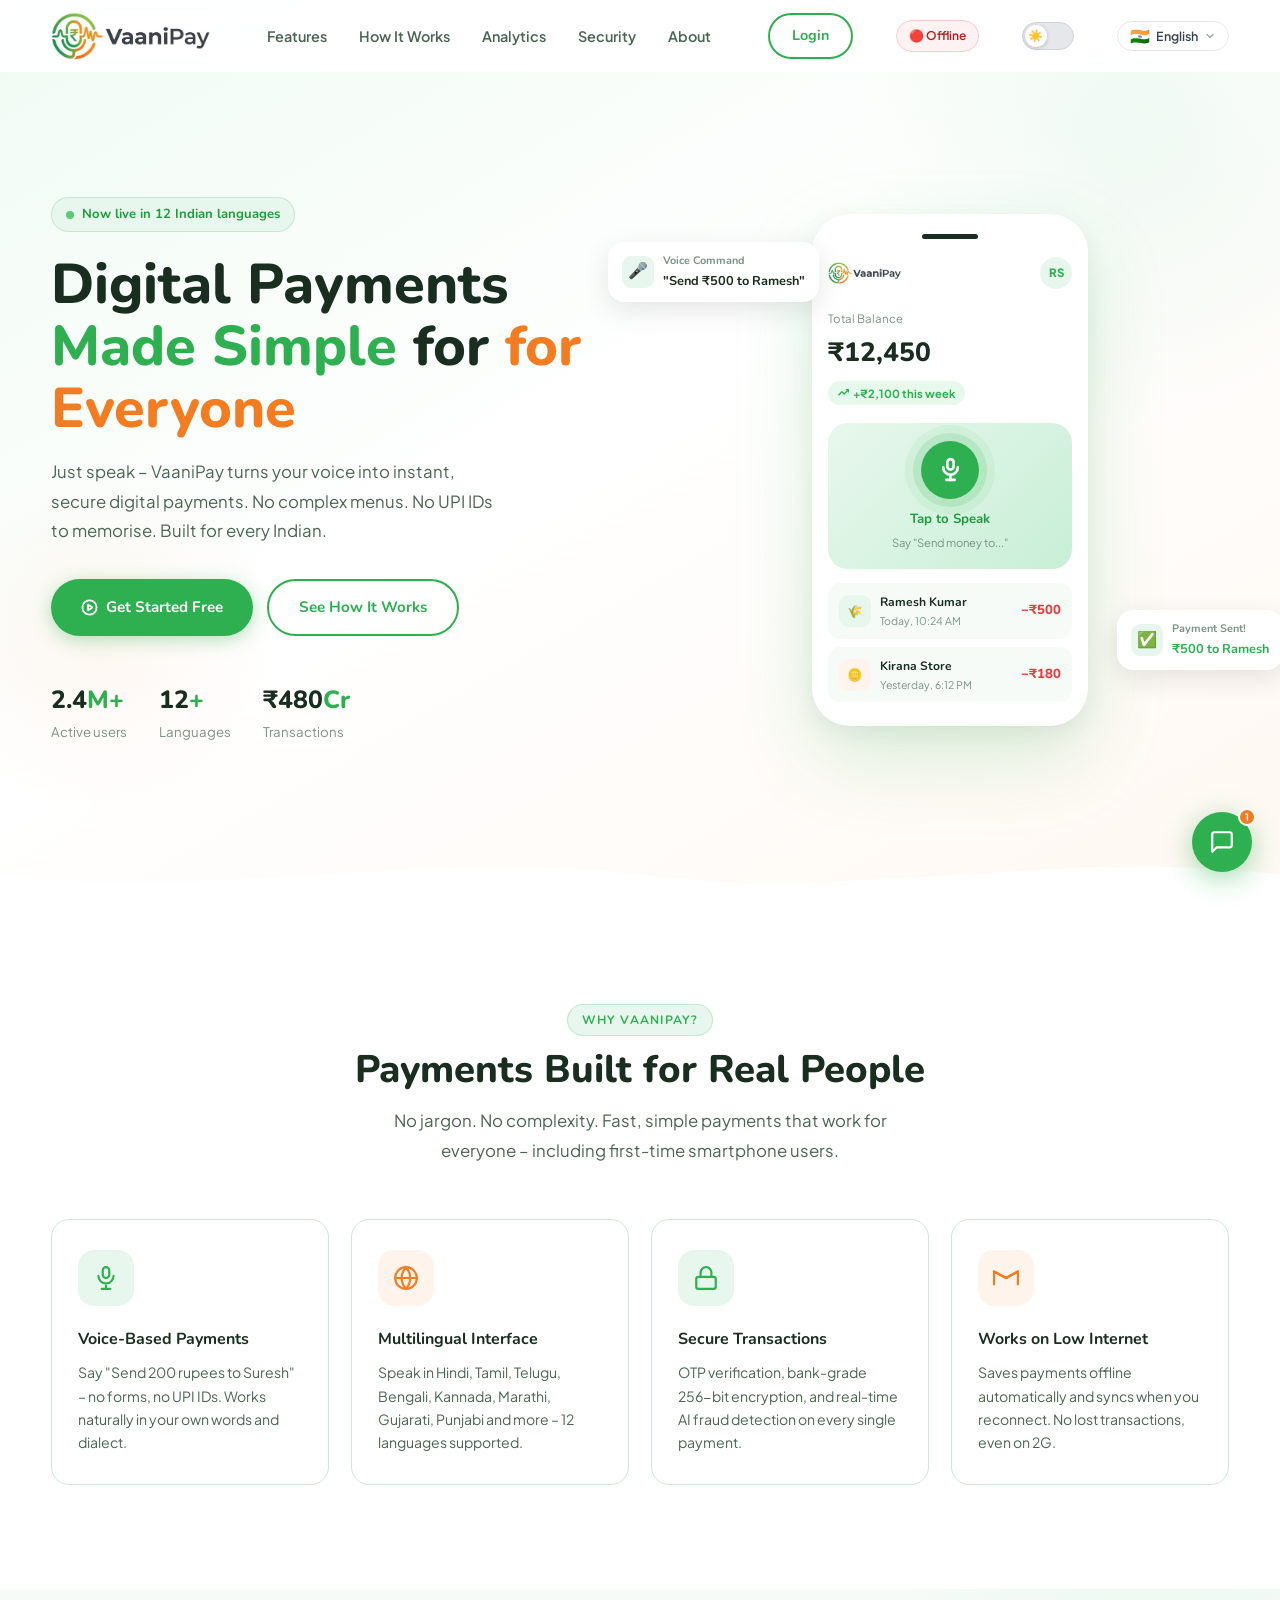
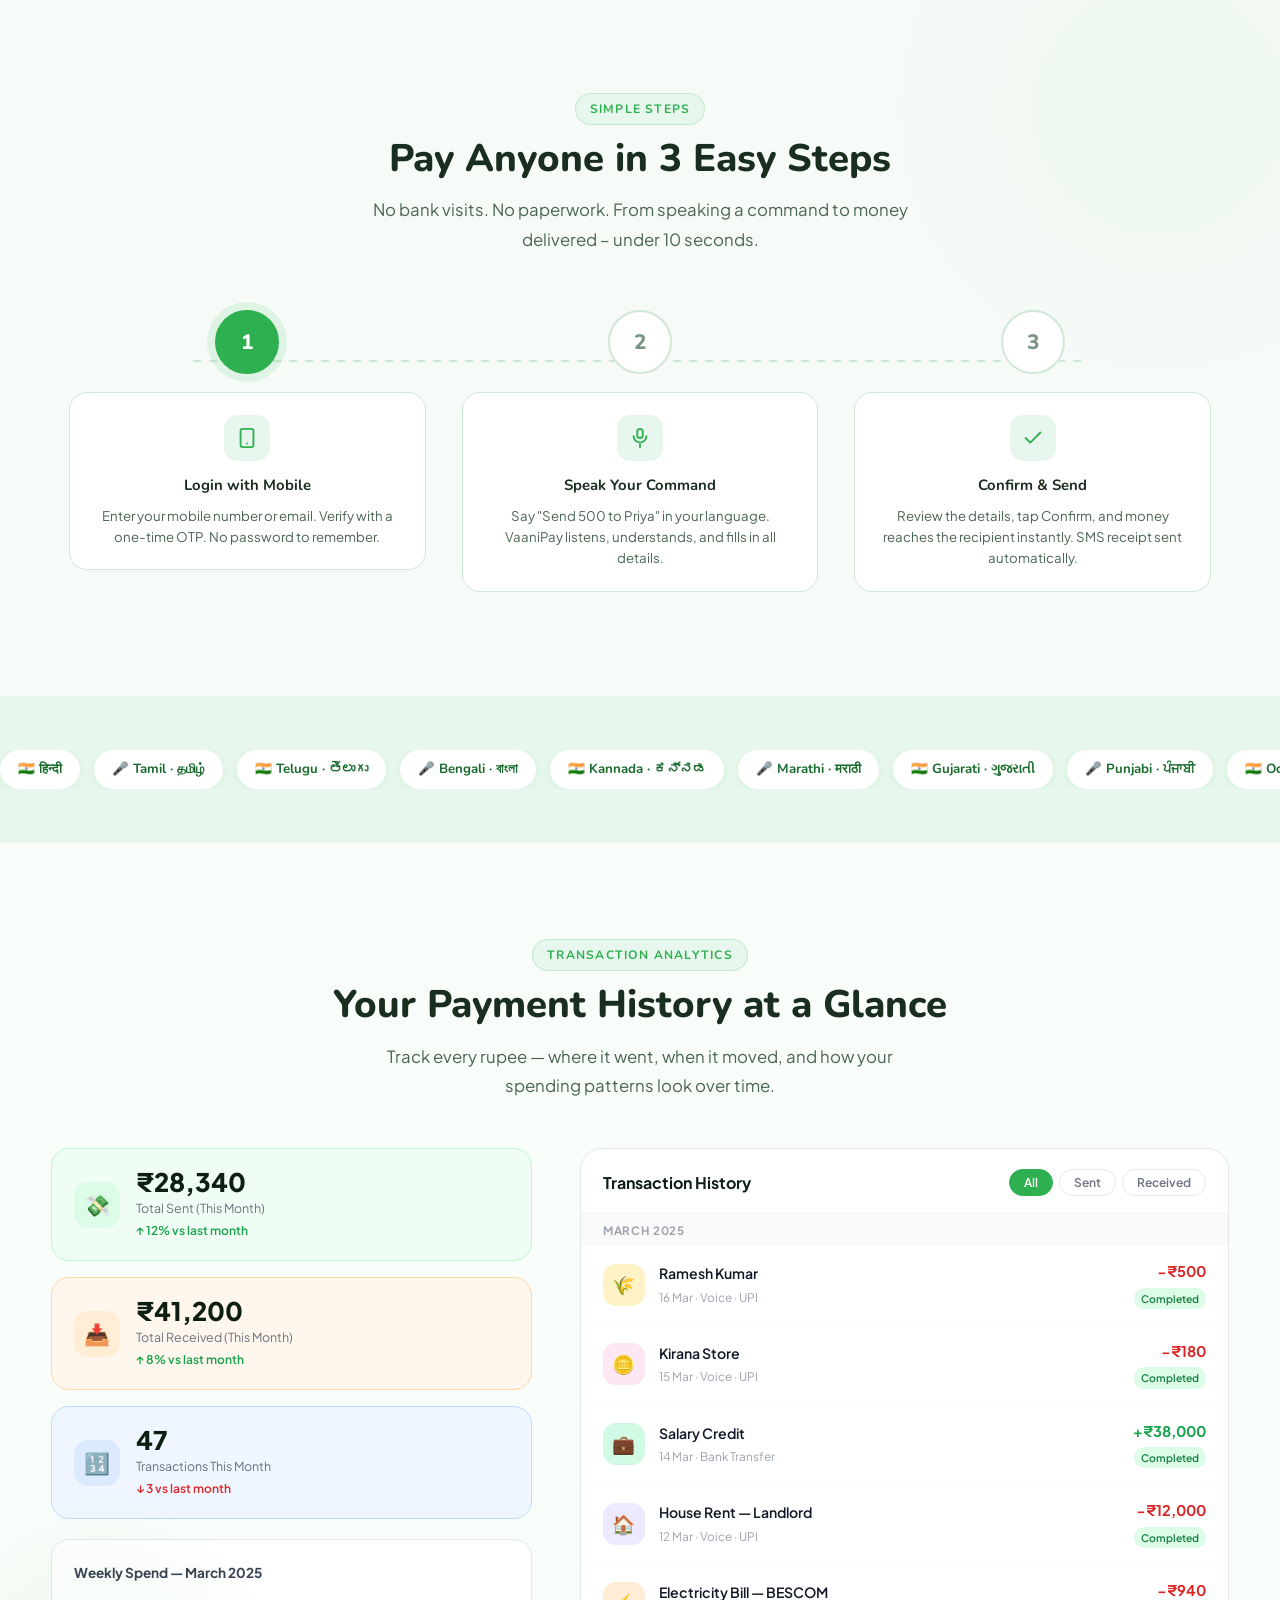
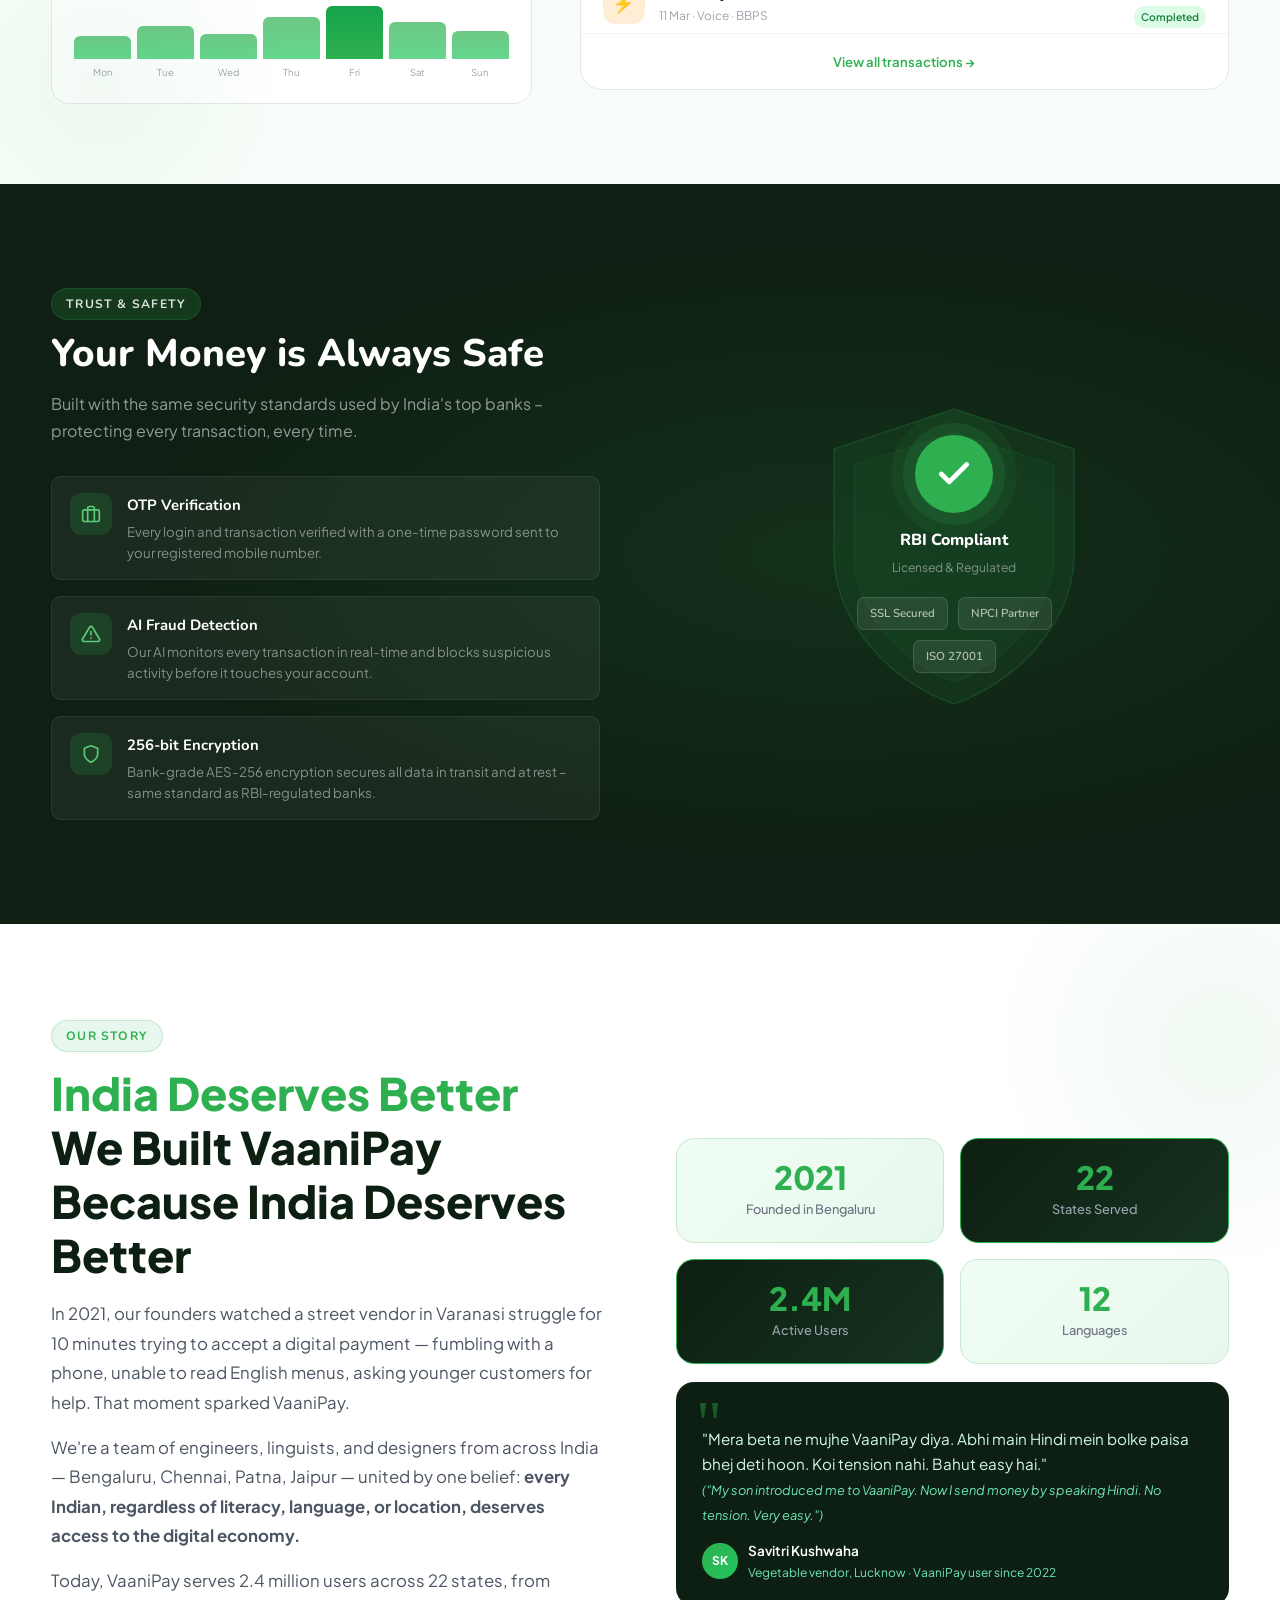
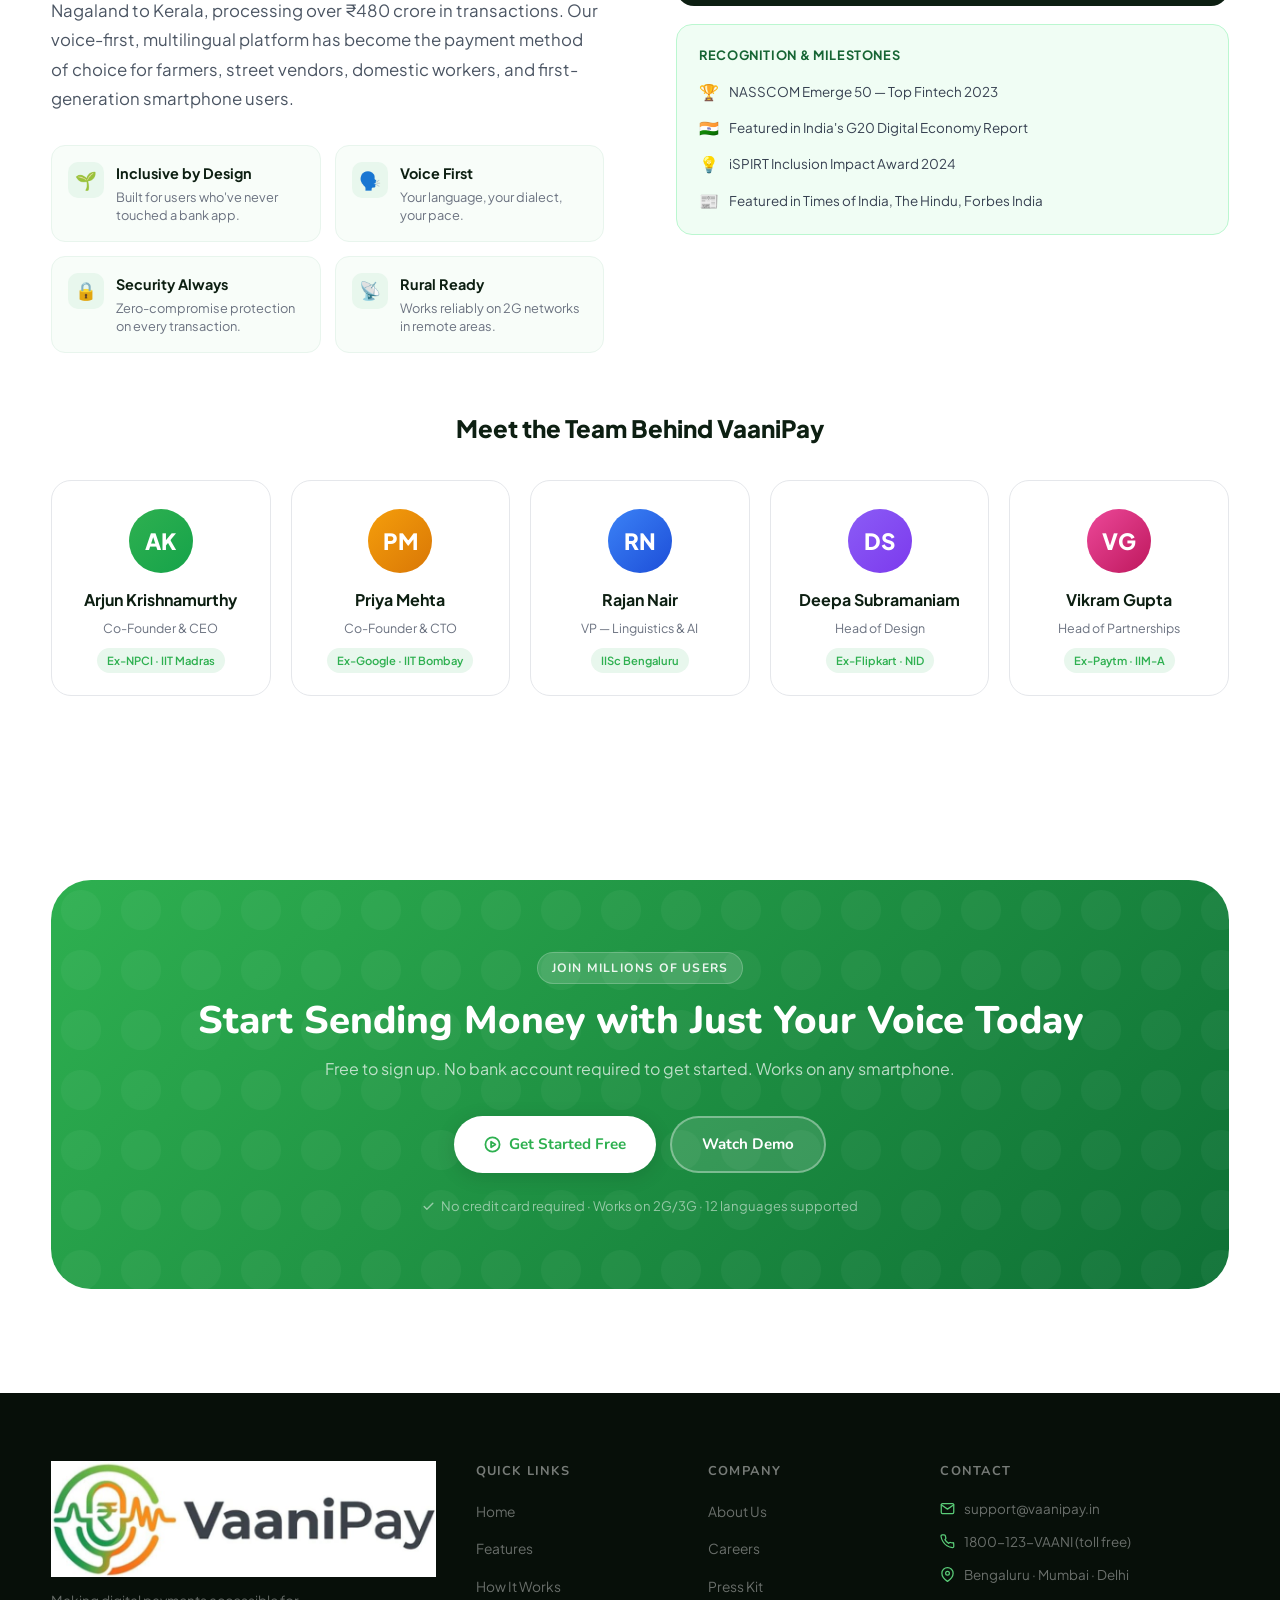
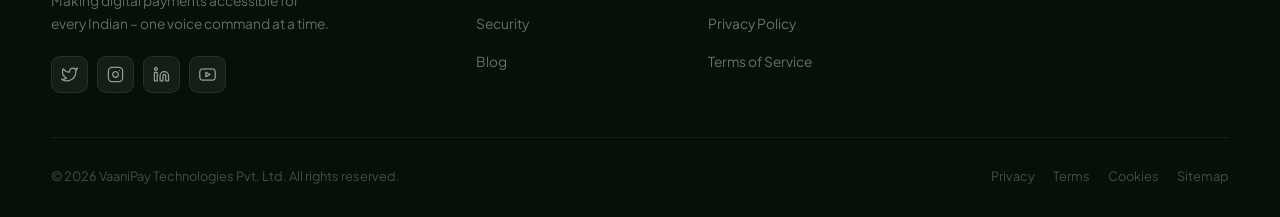
==== commit 4f62830e: "dark mode and wallet added" ====
--- a/templates/index.html
+++ b/templates/index.html
@@ -1,6 +1,18 @@
 ﻿<!DOCTYPE html>
 <html lang="en">
-<head>
+<head><head>
+  <!-- MUST be first — prevents dark/light flash on reload -->
+  <script>
+    (function() {
+      var saved = localStorage.getItem('vaanipay-theme');
+      var prefersDark = window.matchMedia('(prefers-color-scheme: dark)').matches;
+      if (saved === 'dark' || (!saved && prefersDark)) {
+        document.body.classList.add('dark');
+      }
+    })();
+  </script>
+
+  <!-- rest of your <head> continues... -->
   <meta charset="UTF-8" />
   <meta name="viewport" content="width=device-width, initial-scale=1.0" />
   <title>VaaniPay – Voice Payments for Everyone</title>
@@ -358,11 +370,131 @@
           <li><a href="#about">About</a></li>
         </ul>
         <div class="nav-right">
-          <a href="login.html" class="nav-login">Login</a>
-          <a href="login.html" class="btn btn-green nav-cta">Get Started</a>
-        </div>
+  <a href="login.html" class="nav-login">Login</a>
+</div>
         <!-- Online/Offline Status Badge -->
         <div id="statusBadge" class="status-badge">🟢 Online</div>
+        <!-- Dark / Light Mode Toggle -->
+<div class="theme-toggle" id="themeToggle" aria-label="Toggle dark mode" title="Toggle dark/light mode">
+  <div class="tt-track">
+    <div class="tt-thumb">
+      <span class="tt-icon tt-sun">☀️</span>
+      <span class="tt-icon tt-moon">🌙</span>
+    </div>
+  </div>
+</div>
+<!-- Language Selector Dropdown -->
+<div class="lang-selector" id="langSelector">
+  <button class="ls-btn" id="lsBtn" aria-label="Select language">
+    <span class="ls-flag" id="lsFlag">🇮🇳</span>
+    <span class="ls-current" id="lsCurrent">English</span>
+    <svg class="ls-arrow" id="lsArrow" width="12" height="12" viewBox="0 0 24 24" fill="none" stroke="currentColor" stroke-width="2.5" stroke-linecap="round" stroke-linejoin="round"><polyline points="6 9 12 15 18 9"/></svg>
+  </button>
+  <div class="ls-dropdown" id="lsDropdown">
+    <div class="ls-search-wrap">
+      <svg width="13" height="13" viewBox="0 0 24 24" fill="none" stroke="currentColor" stroke-width="2.5" stroke-linecap="round" stroke-linejoin="round"><circle cx="11" cy="11" r="8"/><line x1="21" y1="21" x2="16.65" y2="16.65"/></svg>
+      <input class="ls-search" id="lsSearch" placeholder="Search language..." autocomplete="off" />
+    </div>
+    <div class="ls-list" id="lsList">
+      <div class="ls-item active" data-lang="en-IN" data-name="English" data-native="English (India)" data-flag="🇮🇳">
+        <span class="ls-item-flag">🇮🇳</span>
+        <div class="ls-item-text">
+          <span class="ls-item-name">English</span>
+          <span class="ls-item-native">English (India)</span>
+        </div>
+        <svg class="ls-check" width="14" height="14" viewBox="0 0 24 24" fill="none" stroke="currentColor" stroke-width="3" stroke-linecap="round" stroke-linejoin="round"><polyline points="20 6 9 17 4 12"/></svg>
+      </div>
+      <div class="ls-item" data-lang="hi-IN" data-name="Hindi" data-native="हिन्दी" data-flag="🇮🇳">
+        <span class="ls-item-flag">🇮🇳</span>
+        <div class="ls-item-text">
+          <span class="ls-item-name">Hindi</span>
+          <span class="ls-item-native">हिन्दी</span>
+        </div>
+        <svg class="ls-check" width="14" height="14" viewBox="0 0 24 24" fill="none" stroke="currentColor" stroke-width="3" stroke-linecap="round" stroke-linejoin="round"><polyline points="20 6 9 17 4 12"/></svg>
+      </div>
+      <div class="ls-item" data-lang="bn-IN" data-name="Bengali" data-native="বাংলা" data-flag="🇮🇳">
+        <span class="ls-item-flag">🇮🇳</span>
+        <div class="ls-item-text">
+          <span class="ls-item-name">Bengali</span>
+          <span class="ls-item-native">বাংলা</span>
+        </div>
+        <svg class="ls-check" width="14" height="14" viewBox="0 0 24 24" fill="none" stroke="currentColor" stroke-width="3" stroke-linecap="round" stroke-linejoin="round"><polyline points="20 6 9 17 4 12"/></svg>
+      </div>
+      <div class="ls-item" data-lang="ta-IN" data-name="Tamil" data-native="தமிழ்" data-flag="🇮🇳">
+        <span class="ls-item-flag">🇮🇳</span>
+        <div class="ls-item-text">
+          <span class="ls-item-name">Tamil</span>
+          <span class="ls-item-native">தமிழ்</span>
+        </div>
+        <svg class="ls-check" width="14" height="14" viewBox="0 0 24 24" fill="none" stroke="currentColor" stroke-width="3" stroke-linecap="round" stroke-linejoin="round"><polyline points="20 6 9 17 4 12"/></svg>
+      </div>
+      <div class="ls-item" data-lang="te-IN" data-name="Telugu" data-native="తెలుగు" data-flag="🇮🇳">
+        <span class="ls-item-flag">🇮🇳</span>
+        <div class="ls-item-text">
+          <span class="ls-item-name">Telugu</span>
+          <span class="ls-item-native">తెలుగు</span>
+        </div>
+        <svg class="ls-check" width="14" height="14" viewBox="0 0 24 24" fill="none" stroke="currentColor" stroke-width="3" stroke-linecap="round" stroke-linejoin="round"><polyline points="20 6 9 17 4 12"/></svg>
+      </div>
+      <div class="ls-item" data-lang="ml-IN" data-name="Malayalam" data-native="മലയാളം" data-flag="🇮🇳">
+        <span class="ls-item-flag">🇮🇳</span>
+        <div class="ls-item-text">
+          <span class="ls-item-name">Malayalam</span>
+          <span class="ls-item-native">മലയാളം</span>
+        </div>
+        <svg class="ls-check" width="14" height="14" viewBox="0 0 24 24" fill="none" stroke="currentColor" stroke-width="3" stroke-linecap="round" stroke-linejoin="round"><polyline points="20 6 9 17 4 12"/></svg>
+      </div>
+      <div class="ls-item" data-lang="kn-IN" data-name="Kannada" data-native="ಕನ್ನಡ" data-flag="🇮🇳">
+        <span class="ls-item-flag">🇮🇳</span>
+        <div class="ls-item-text">
+          <span class="ls-item-name">Kannada</span>
+          <span class="ls-item-native">ಕನ್ನಡ</span>
+        </div>
+        <svg class="ls-check" width="14" height="14" viewBox="0 0 24 24" fill="none" stroke="currentColor" stroke-width="3" stroke-linecap="round" stroke-linejoin="round"><polyline points="20 6 9 17 4 12"/></svg>
+      </div>
+      <div class="ls-item" data-lang="mr-IN" data-name="Marathi" data-native="मराठी" data-flag="🇮🇳">
+        <span class="ls-item-flag">🇮🇳</span>
+        <div class="ls-item-text">
+          <span class="ls-item-name">Marathi</span>
+          <span class="ls-item-native">मराठी</span>
+        </div>
+        <svg class="ls-check" width="14" height="14" viewBox="0 0 24 24" fill="none" stroke="currentColor" stroke-width="3" stroke-linecap="round" stroke-linejoin="round"><polyline points="20 6 9 17 4 12"/></svg>
+      </div>
+      <div class="ls-item" data-lang="gu-IN" data-name="Gujarati" data-native="ગુજરાતી" data-flag="🇮🇳">
+        <span class="ls-item-flag">🇮🇳</span>
+        <div class="ls-item-text">
+          <span class="ls-item-name">Gujarati</span>
+          <span class="ls-item-native">ગુજરાતી</span>
+        </div>
+        <svg class="ls-check" width="14" height="14" viewBox="0 0 24 24" fill="none" stroke="currentColor" stroke-width="3" stroke-linecap="round" stroke-linejoin="round"><polyline points="20 6 9 17 4 12"/></svg>
+      </div>
+      <div class="ls-item" data-lang="pa-IN" data-name="Punjabi" data-native="ਪੰਜਾਬੀ" data-flag="🇮🇳">
+        <span class="ls-item-flag">🇮🇳</span>
+        <div class="ls-item-text">
+          <span class="ls-item-name">Punjabi</span>
+          <span class="ls-item-native">ਪੰਜਾਬੀ</span>
+        </div>
+        <svg class="ls-check" width="14" height="14" viewBox="0 0 24 24" fill="none" stroke="currentColor" stroke-width="3" stroke-linecap="round" stroke-linejoin="round"><polyline points="20 6 9 17 4 12"/></svg>
+      </div>
+      <div class="ls-item" data-lang="or-IN" data-name="Odia" data-native="ଓଡ଼ିଆ" data-flag="🇮🇳">
+        <span class="ls-item-flag">🇮🇳</span>
+        <div class="ls-item-text">
+          <span class="ls-item-name">Odia</span>
+          <span class="ls-item-native">ଓଡ଼ିଆ</span>
+        </div>
+        <svg class="ls-check" width="14" height="14" viewBox="0 0 24 24" fill="none" stroke="currentColor" stroke-width="3" stroke-linecap="round" stroke-linejoin="round"><polyline points="20 6 9 17 4 12"/></svg>
+      </div>
+      <div class="ls-item" data-lang="ur-IN" data-name="Urdu" data-native="اردو" data-flag="🇮🇳">
+        <span class="ls-item-flag">🇮🇳</span>
+        <div class="ls-item-text">
+          <span class="ls-item-name">Urdu</span>
+          <span class="ls-item-native">اردو</span>
+        </div>
+        <svg class="ls-check" width="14" height="14" viewBox="0 0 24 24" fill="none" stroke="currentColor" stroke-width="3" stroke-linecap="round" stroke-linejoin="round"><polyline points="20 6 9 17 4 12"/></svg>
+      </div>
+    </div>
+  </div>
+</div>
         <button class="burger" id="burger" aria-label="Open menu">
           <span></span><span></span><span></span>
         </button>
@@ -1187,5 +1319,38 @@
       });
     }
   </script>
+  <script>
+    function filterTx(btn, type) {
+      // ... existing code ...
+    }
+  </script>
+
+  <!-- ✅ PASTE YOUR CODE HERE, wrapped in <script> tags -->
+  <script>
+    let balance = 1000;
+    let transactions = [];
+
+    function vaaniSendMoney(name, amount) {
+      if (balance >= amount) {
+        balance -= amount;
+        transactions.push({ name: name, amount: amount });
+        alert("Payment successful");
+        document.getElementById("walletBalance").innerText = "₹" + balance;
+        loadTransactions();
+      } else {
+        alert("Insufficient balance");
+      }
+    }
+
+    function loadTransactions() {
+      const list = document.getElementById("txnList");
+      list.innerHTML = "";
+      transactions.slice().reverse().forEach(txn => {
+        const item = document.createElement("div");
+        item.innerHTML = txn.name + " - ₹" + txn.amount;
+        list.appendChild(item);
+      });
+    }
+  </script>
 </body>
 </html>
--- a/static/css/style.css
+++ b/static/css/style.css
@@ -825,3 +825,623 @@
 @media(max-width: 768px) {
   .status-badge { display: none; } /* hide on mobile to save space */
 }
+/* ══════════════════════════════════
+   DARK / LIGHT MODE TOGGLE SWITCH
+══════════════════════════════════ */
+.theme-toggle {
+  cursor: pointer;
+  display: flex;
+  align-items: center;
+  flex-shrink: 0;
+}
+.tt-track {
+  width: 52px;
+  height: 28px;
+  border-radius: 999px;
+  background: #e5e7eb;
+  border: 1.5px solid #d1d5db;
+  position: relative;
+  transition: background 0.3s, border-color 0.3s;
+}
+.tt-thumb {
+  width: 22px;
+  height: 22px;
+  border-radius: 50%;
+  background: #fff;
+  box-shadow: 0 1px 4px rgba(0,0,0,0.18);
+  position: absolute;
+  top: 2px;
+  left: 2px;
+  transition: transform 0.3s cubic-bezier(.4,0,.2,1), background 0.3s;
+  display: flex;
+  align-items: center;
+  justify-content: center;
+  overflow: hidden;
+}
+.tt-icon {
+  position: absolute;
+  font-size: 0.75rem;
+  line-height: 1;
+  transition: opacity 0.25s, transform 0.25s;
+}
+/* Sun visible by default (light mode) */
+.tt-sun  { opacity: 1;  transform: scale(1); }
+.tt-moon { opacity: 0;  transform: scale(0.5); }
+
+/* When dark mode is active */
+body.dark .tt-track {
+  background: #1e3a2a;
+  border-color: #2eb050;
+}
+body.dark .tt-thumb {
+  transform: translateX(24px);
+  background: #0d1f12;
+}
+body.dark .tt-sun  { opacity: 0;  transform: scale(0.5); }
+body.dark .tt-moon { opacity: 1;  transform: scale(1); }
+
+/* ══════════════════════════════════
+   DARK MODE CSS VARIABLES OVERRIDE
+══════════════════════════════════ */
+body.dark {
+  --bg:         #0b1a10;
+  --bg2:        #0f2318;
+  --bg3:        #132b1a;
+  --surface:    #163320;
+  --surface2:   #1c3d28;
+  --border:     #2a4d35;
+  --text:       #e8f5ed;
+  --text2:      #9dbfaa;
+  --text3:      #6b9e7a;
+  background-color: var(--bg);
+  color: var(--text);
+  transition: background-color 0.35s, color 0.35s;
+}
+
+/* Navbar */
+body.dark #nav {
+  background: rgba(11, 26, 16, 0.97);
+  border-bottom: 1px solid var(--border);
+}
+body.dark #nav.stuck {
+  background: rgba(11, 26, 16, 0.99);
+  box-shadow: 0 2px 20px rgba(0,0,0,0.5);
+}
+body.dark .nav-links a {
+  color: var(--text2);
+}
+body.dark .nav-links a:hover {
+  color: var(--text);
+  background: var(--surface);
+}
+body.dark .nav-login {
+  color: var(--text2);
+}
+
+/* Hero */
+body.dark .hero {
+  background: linear-gradient(160deg, #0b1a10 0%, #0f2318 60%, #132b1a 100%);
+}
+body.dark .hero-title,
+body.dark .hero-badge {
+  color: var(--text);
+}
+body.dark .hero-sub {
+  color: var(--text2);
+}
+body.dark .stat-l {
+  color: var(--text3);
+}
+
+/* Phone mockup */
+body.dark .phone {
+  background: var(--surface);
+  border-color: var(--border);
+}
+body.dark .phone-bar,
+body.dark .p-bal-lbl,
+body.dark .p-mic-s {
+  color: var(--text3);
+}
+body.dark .p-bal,
+body.dark .p-tx-nm {
+  color: var(--text);
+}
+body.dark .p-tx {
+  border-color: var(--border);
+}
+body.dark .p-mic-area {
+  background: var(--bg3);
+  border-color: var(--border);
+}
+body.dark .p-mic-t {
+  color: var(--text2);
+}
+
+/* Floating chips */
+body.dark .fc {
+  background: var(--surface);
+  border-color: var(--border);
+  color: var(--text);
+}
+body.dark .fc-lbl {
+  color: var(--text3);
+}
+
+/* Features */
+body.dark .features {
+  background: var(--bg2);
+}
+body.dark .feat-card {
+  background: var(--surface);
+  border-color: var(--border);
+}
+body.dark .feat-card.o {
+  background: var(--surface2);
+}
+body.dark .feat-title {
+  color: var(--text);
+}
+body.dark .feat-desc {
+  color: var(--text2);
+}
+
+/* How it works */
+body.dark .how {
+  background: var(--bg);
+}
+body.dark .step-box {
+  background: var(--surface);
+  border-color: var(--border);
+}
+body.dark .step-title {
+  color: var(--text);
+}
+body.dark .step-desc {
+  color: var(--text2);
+}
+body.dark .step-n {
+  background: var(--surface2);
+  color: var(--text);
+  border-color: var(--border);
+}
+
+/* Analytics */
+body.dark .analy-sec {
+  background: var(--bg2);
+}
+body.dark .analy-card {
+  background: var(--surface);
+  border-color: var(--border);
+}
+body.dark .analy-card.green {
+  background: #0f2318;
+  border-color: #2a4d35;
+}
+body.dark .analy-card.amber {
+  background: #1c1508;
+  border-color: #4d3a1a;
+}
+body.dark .analy-card.blue {
+  background: #0d1829;
+  border-color: #1a3050;
+}
+body.dark .analy-card.green .ac-ic { background: #132b1a; }
+body.dark .analy-card.amber .ac-ic { background: #2a1f0a; }
+body.dark .analy-card.blue  .ac-ic { background: #0f2040; }
+body.dark .ac-val {
+  color: var(--text);
+}
+body.dark .ac-lbl {
+  color: var(--text3);
+}
+body.dark .analy-chart {
+  background: var(--surface);
+  border-color: var(--border);
+}
+body.dark .chart-title {
+  color: var(--text2);
+}
+body.dark .bar-labels span {
+  color: var(--text3);
+}
+body.dark .tx-panel {
+  background: var(--surface);
+  border-color: var(--border);
+}
+body.dark .tx-panel-hdr {
+  border-bottom-color: var(--border);
+}
+body.dark .tx-panel-title {
+  color: var(--text);
+}
+body.dark .tf {
+  background: var(--surface2);
+  border-color: var(--border);
+  color: var(--text2);
+}
+body.dark .tx-row {
+  border-bottom-color: var(--border);
+}
+body.dark .tx-row:hover {
+  background: var(--surface2);
+}
+body.dark .tx-nm {
+  color: var(--text);
+}
+body.dark .tx-sub {
+  color: var(--text3);
+}
+body.dark .tx-month-badge {
+  background: var(--bg3);
+  border-bottom-color: var(--border);
+  color: var(--text3);
+}
+body.dark .tx-panel-foot {
+  border-top-color: var(--border);
+}
+
+/* Security */
+body.dark .security {
+  background: var(--bg2);
+}
+body.dark .sec-h,
+body.dark .sec-it {
+  color: var(--text);
+}
+body.dark .sec-sub,
+body.dark .sec-id {
+  color: var(--text2);
+}
+body.dark .sec-item {
+  border-color: var(--border);
+  background: var(--surface);
+}
+body.dark .sec-ic {
+  background: var(--surface2);
+  color: #2eb050;
+}
+
+/* About */
+body.dark .about-sec {
+  background: var(--bg);
+}
+body.dark .about-h {
+  color: var(--text);
+}
+body.dark .about-p {
+  color: var(--text2);
+}
+body.dark .aval {
+  background: var(--surface);
+  border-color: var(--border);
+}
+body.dark .aval-t {
+  color: var(--text);
+}
+body.dark .aval-d {
+  color: var(--text3);
+}
+body.dark .aval-ic {
+  background: var(--surface2);
+}
+body.dark .about-stat {
+  background: var(--surface);
+  border-color: var(--border);
+}
+body.dark .ast-l {
+  color: var(--text3);
+}
+body.dark .team-card {
+  background: var(--surface);
+  border-color: var(--border);
+}
+body.dark .tm-nm {
+  color: var(--text);
+}
+body.dark .tm-role {
+  color: var(--text3);
+}
+body.dark .about-team-h {
+  color: var(--text);
+}
+
+/* Section headings + chips + body text (global) */
+body.dark .h2,
+body.dark h2 {
+  color: var(--text);
+}
+body.dark .body-lg,
+body.dark p {
+  color: var(--text2);
+}
+body.dark .chip {
+  background: var(--surface2);
+  color: #2eb050;
+  border-color: var(--border);
+}
+
+/* Mobile menu */
+body.dark .mob-menu {
+  background: #0b1a10;
+}
+body.dark .mob-link {
+  color: var(--text2);
+  border-bottom-color: var(--border);
+}
+
+/* Footer */
+body.dark footer {
+  background: #060f09;
+  border-top-color: var(--border);
+}
+body.dark .ft-col-h {
+  color: var(--text);
+}
+body.dark .ft-links a,
+body.dark .ft-ci,
+body.dark .ft-tagline {
+  color: var(--text3);
+}
+body.dark .ft-links a:hover {
+  color: #2eb050;
+}
+body.dark .ft-bot {
+  border-top-color: var(--border);
+  color: var(--text3);
+}
+body.dark .ft-bot-links a {
+  color: var(--text3);
+}
+body.dark .ft-bot-links a:hover {
+  color: #2eb050;
+}
+
+/* Chatbot */
+body.dark .cb-win {
+  background: var(--surface);
+  border-color: var(--border);
+}
+body.dark .cb-hdr {
+  background: var(--surface2);
+  border-bottom-color: var(--border);
+}
+body.dark .cb-bot-nm {
+  color: var(--text);
+}
+body.dark .cb-msgs {
+  background: var(--bg2);
+}
+body.dark .msg.bot .bub {
+  background: var(--surface2);
+  color: var(--text);
+}
+body.dark .msg.usr .bub {
+  background: #1a4d2a;
+  color: #e8f5ed;
+}
+body.dark .msg-t {
+  color: var(--text3);
+}
+body.dark .cb-quick {
+  background: var(--surface);
+  border-top-color: var(--border);
+}
+body.dark .qb {
+  background: var(--surface2);
+  border-color: var(--border);
+  color: var(--text2);
+}
+body.dark .cb-ibar {
+  background: var(--surface);
+  border-top-color: var(--border);
+}
+body.dark .cb-inp {
+  background: var(--bg2);
+  border-color: var(--border);
+  color: var(--text);
+}
+body.dark .cb-inp::placeholder {
+  color: var(--text3);
+}
+
+/* Lang strip */
+body.dark .lang-sec {
+  background: var(--bg3);
+}
+body.dark .lang-pill {
+  background: var(--surface);
+  border-color: var(--border);
+  color: var(--text2);
+}
+
+/* Scrollbar in dark mode */
+body.dark ::-webkit-scrollbar-track { background: var(--bg2); }
+body.dark ::-webkit-scrollbar-thumb { background: var(--border); }
+/* ══════════════════════════════════
+   LANGUAGE SELECTOR DROPDOWN
+══════════════════════════════════ */
+.lang-selector {
+  position: relative;
+  flex-shrink: 0;
+}
+.ls-btn {
+  display: flex;
+  align-items: center;
+  gap: 6px;
+  padding: 6px 12px;
+  border-radius: 20px;
+  border: 1.5px solid #e5e7eb;
+  background: #fff;
+  color: #374151;
+  font-size: 0.78rem;
+  font-weight: 600;
+  cursor: pointer;
+  transition: border-color 0.2s, box-shadow 0.2s, background 0.2s;
+  white-space: nowrap;
+  font-family: inherit;
+}
+.ls-btn:hover {
+  border-color: var(--g1, #2eb050);
+  box-shadow: 0 2px 10px rgba(46,176,80,0.12);
+}
+.ls-flag { font-size: 1rem; line-height: 1; }
+.ls-arrow {
+  transition: transform 0.25s cubic-bezier(.4,0,.2,1);
+  color: #9ca3af;
+  flex-shrink: 0;
+}
+.ls-arrow.open { transform: rotate(180deg); }
+
+/* Dropdown panel */
+.ls-dropdown {
+  position: absolute;
+  top: calc(100% + 10px);
+  right: 0;
+  width: 230px;
+  background: #fff;
+  border: 1.5px solid #e5e7eb;
+  border-radius: 18px;
+  box-shadow: 0 12px 40px rgba(0,0,0,0.13);
+  z-index: 9999;
+  overflow: hidden;
+  opacity: 0;
+  transform: translateY(-8px) scale(0.97);
+  pointer-events: none;
+  transition: opacity 0.2s ease, transform 0.2s ease;
+}
+.ls-dropdown.open {
+  opacity: 1;
+  transform: translateY(0) scale(1);
+  pointer-events: all;
+}
+
+/* Search box */
+.ls-search-wrap {
+  display: flex;
+  align-items: center;
+  gap: 8px;
+  padding: 12px 14px 10px;
+  border-bottom: 1px solid #f3f4f6;
+  color: #9ca3af;
+}
+.ls-search {
+  border: none;
+  outline: none;
+  font-size: 0.8rem;
+  color: #374151;
+  width: 100%;
+  background: transparent;
+  font-family: inherit;
+}
+.ls-search::placeholder { color: #d1d5db; }
+
+/* Language list */
+.ls-list {
+  max-height: 280px;
+  overflow-y: auto;
+  padding: 6px 0;
+}
+.ls-list::-webkit-scrollbar { width: 4px; }
+.ls-list::-webkit-scrollbar-thumb { background: #d1fae5; border-radius: 4px; }
+
+/* Individual language item */
+.ls-item {
+  display: flex;
+  align-items: center;
+  gap: 10px;
+  padding: 9px 14px;
+  cursor: pointer;
+  transition: background 0.15s;
+  border-radius: 0;
+}
+.ls-item:hover { background: #f8fdf9; }
+.ls-item.active { background: #f0fdf4; }
+.ls-item-flag { font-size: 1.1rem; flex-shrink: 0; }
+.ls-item-text { flex: 1; min-width: 0; }
+.ls-item-name {
+  display: block;
+  font-size: 0.83rem;
+  font-weight: 600;
+  color: #111827;
+  line-height: 1.2;
+}
+.ls-item-native {
+  display: block;
+  font-size: 0.72rem;
+  color: #9ca3af;
+  margin-top: 1px;
+}
+.ls-check {
+  color: var(--g1, #2eb050);
+  flex-shrink: 0;
+  opacity: 0;
+  transition: opacity 0.15s;
+}
+.ls-item.active .ls-check { opacity: 1; }
+
+/* No results message */
+.ls-empty {
+  text-align: center;
+  padding: 20px 14px;
+  font-size: 0.8rem;
+  color: #9ca3af;
+}
+
+/* Toast notification */
+.lang-toast {
+  position: fixed;
+  bottom: 90px;
+  left: 50%;
+  transform: translateX(-50%) translateY(20px);
+  background: #0d1f12;
+  color: #d1fae5;
+  font-size: 0.83rem;
+  font-weight: 600;
+  padding: 10px 20px;
+  border-radius: 30px;
+  box-shadow: 0 6px 24px rgba(0,0,0,0.2);
+  z-index: 99999;
+  opacity: 0;
+  transition: opacity 0.3s, transform 0.3s;
+  pointer-events: none;
+  white-space: nowrap;
+}
+.lang-toast.show {
+  opacity: 1;
+  transform: translateX(-50%) translateY(0);
+}
+
+/* ── Dark mode overrides ── */
+body.dark .ls-btn {
+  background: var(--surface);
+  border-color: var(--border);
+  color: var(--text2);
+}
+body.dark .ls-dropdown {
+  background: var(--surface);
+  border-color: var(--border);
+  box-shadow: 0 12px 40px rgba(0,0,0,0.5);
+}
+body.dark .ls-search-wrap {
+  border-bottom-color: var(--border);
+}
+body.dark .ls-search {
+  color: var(--text);
+  background: transparent;
+}
+body.dark .ls-search::placeholder { color: var(--text3); }
+body.dark .ls-item:hover  { background: var(--surface2); }
+body.dark .ls-item.active { background: #0f2318; }
+body.dark .ls-item-name   { color: var(--text); }
+body.dark .ls-item-native { color: var(--text3); }
+body.dark .ls-list::-webkit-scrollbar-thumb { background: var(--border); }
+
+/* ── Responsive: hide label text on smaller screens ── */
+@media(max-width: 900px) {
+  .ls-current { display: none; }
+  .ls-btn { padding: 6px 9px; }
+}
+@media(max-width: 600px) {
+  .ls-dropdown { right: -40px; width: 210px; }
+}
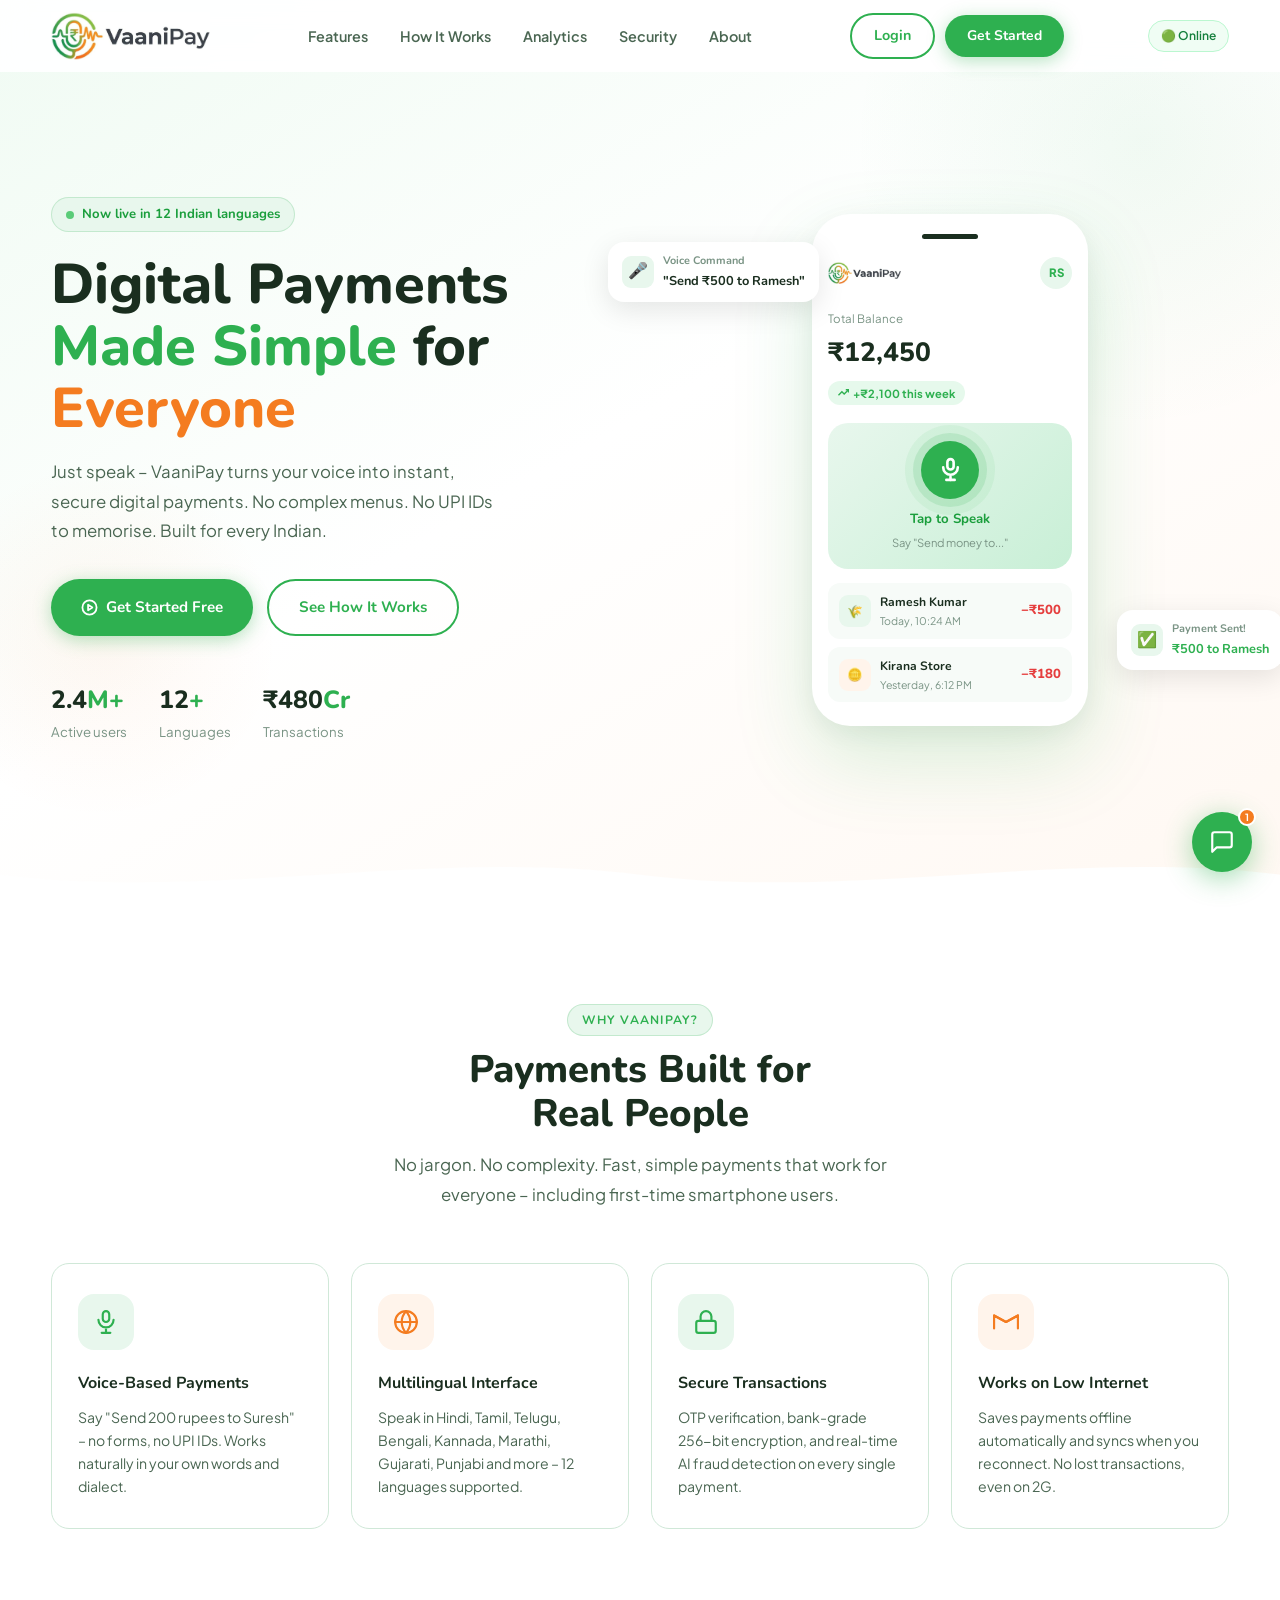
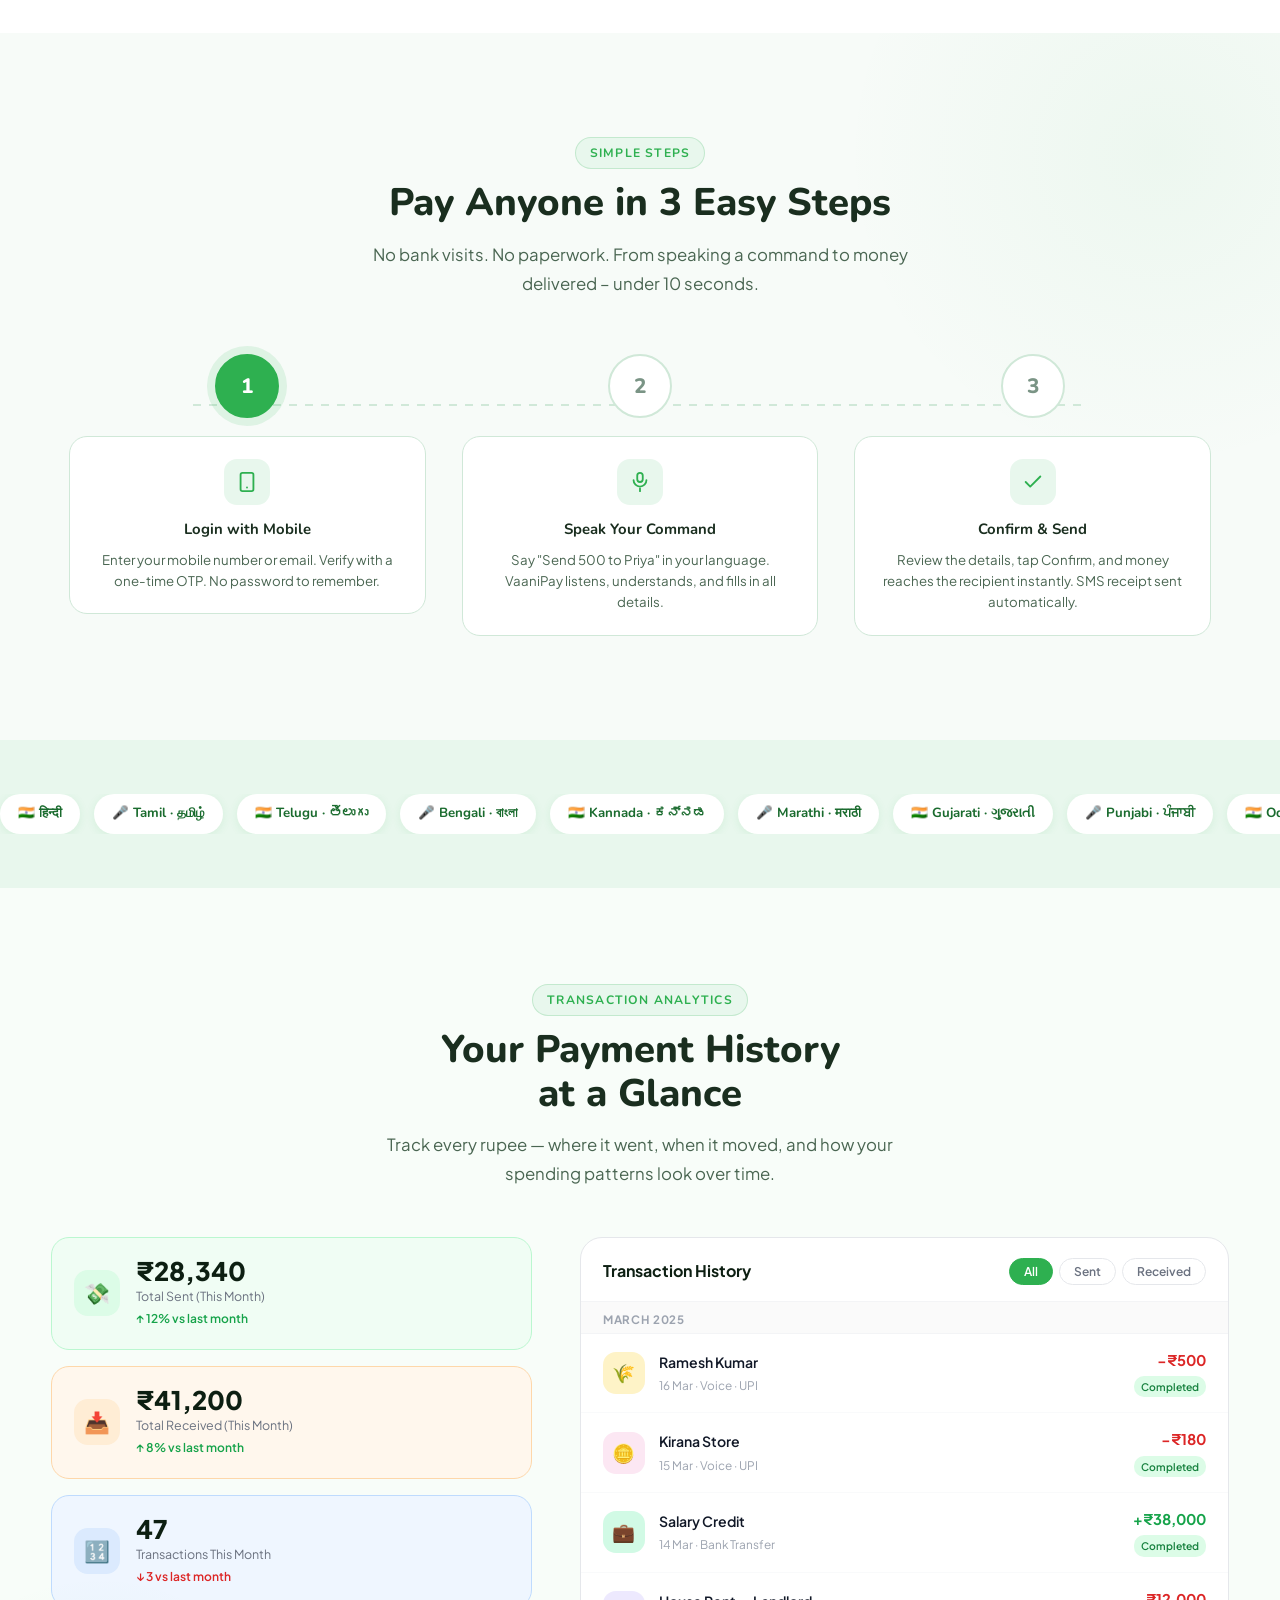
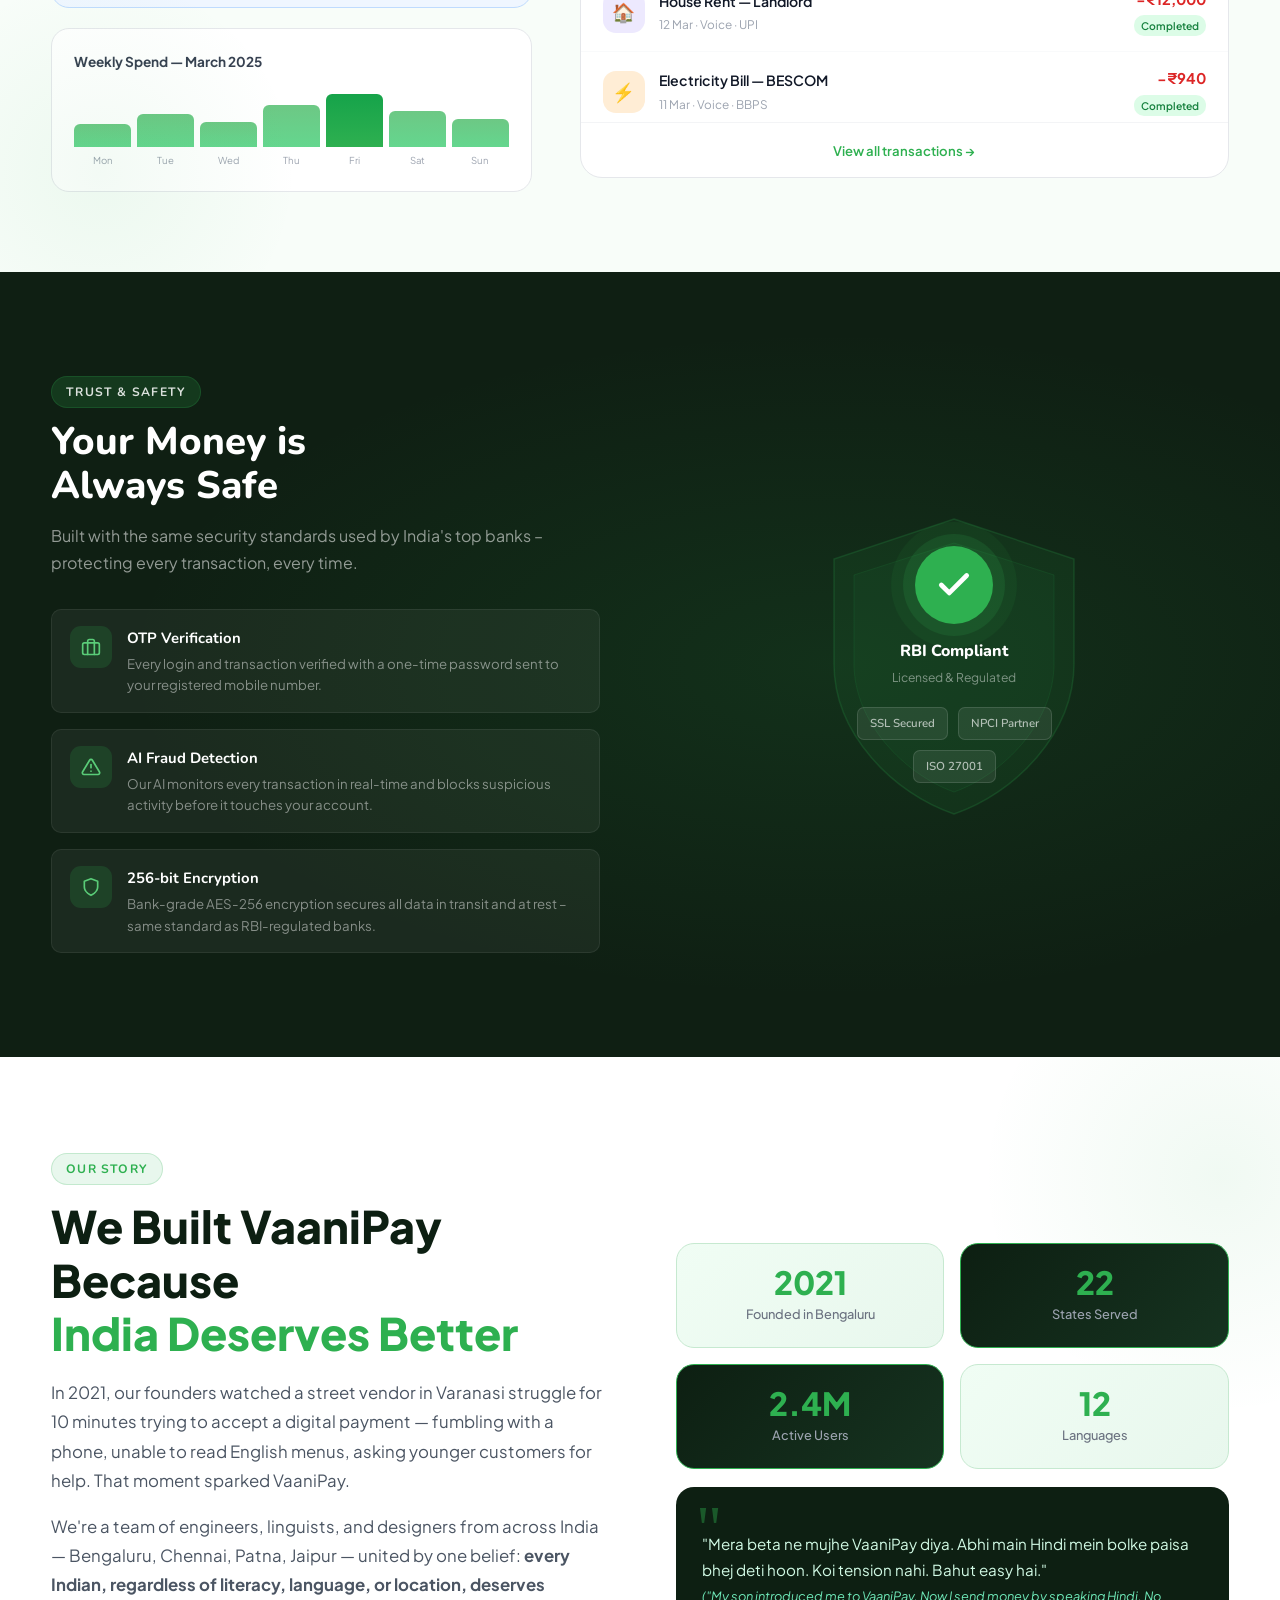
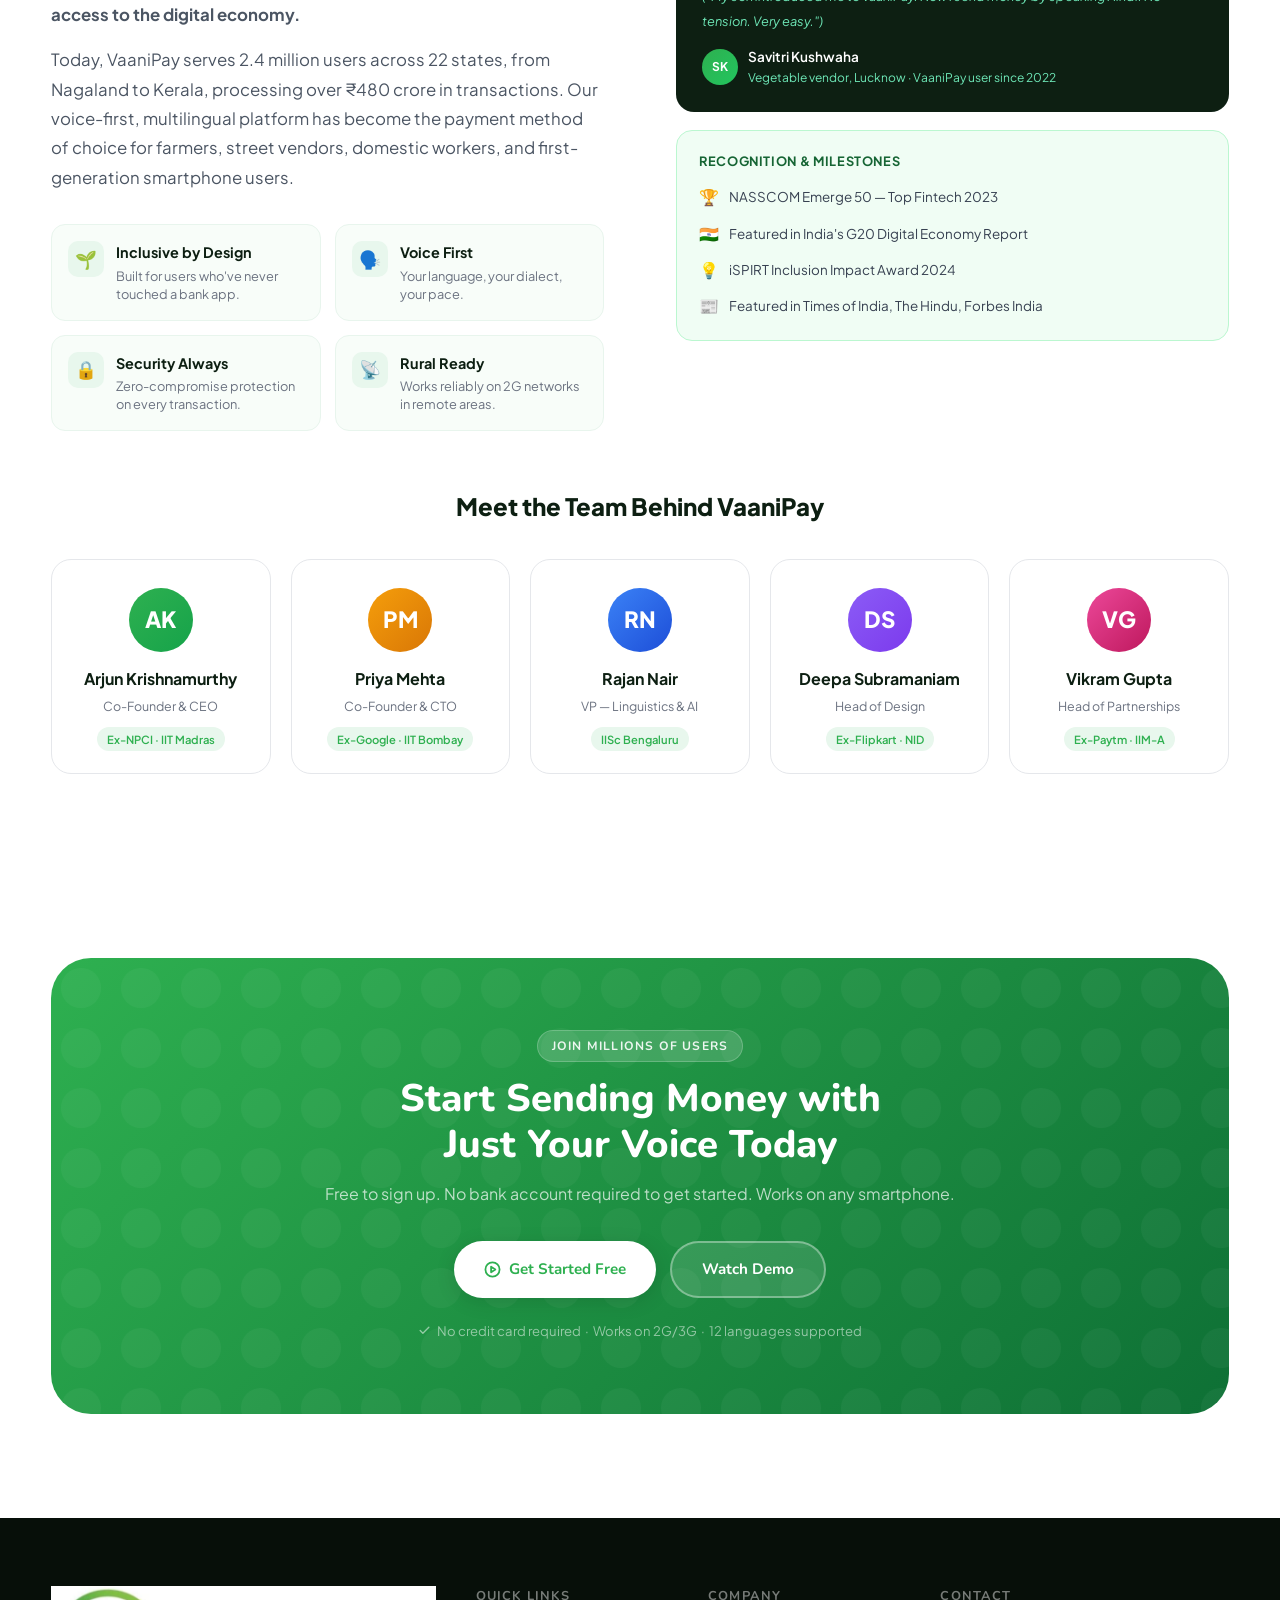
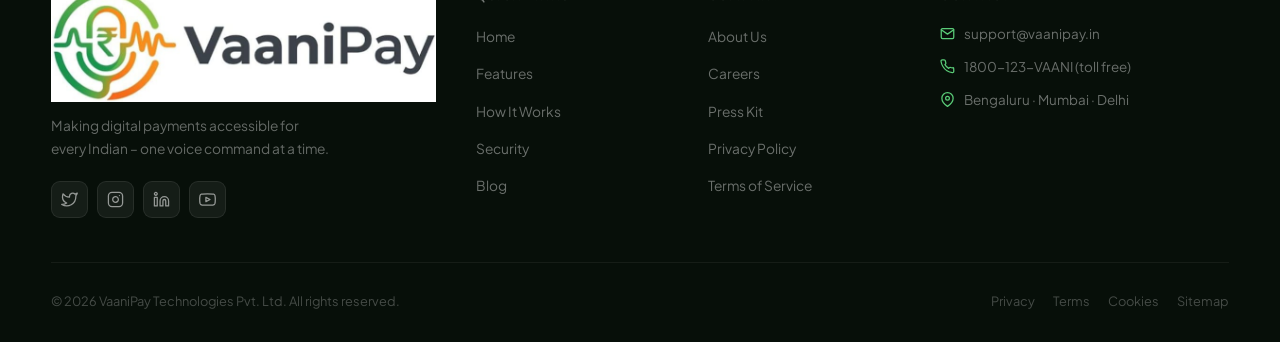
==== commit 2d826ad2: "parser and voice speech recognition added" ====
--- a/templates/index.html
+++ b/templates/index.html
@@ -1,25 +1,14 @@
 ﻿<!DOCTYPE html>
 <html lang="en">
-<head><head>
-  <!-- MUST be first — prevents dark/light flash on reload -->
-  <script>
-    (function() {
-      var saved = localStorage.getItem('vaanipay-theme');
-      var prefersDark = window.matchMedia('(prefers-color-scheme: dark)').matches;
-      if (saved === 'dark' || (!saved && prefersDark)) {
-        document.body.classList.add('dark');
-      }
-    })();
-  </script>
-
-  <!-- rest of your <head> continues... -->
+<head>
   <meta charset="UTF-8" />
   <meta name="viewport" content="width=device-width, initial-scale=1.0" />
   <title>VaaniPay – Voice Payments for Everyone</title>
   <link rel="preconnect" href="https://fonts.googleapis.com" />
   <link rel="preconnect" href="https://fonts.gstatic.com" crossorigin />
   <link href="https://fonts.googleapis.com/css2?family=Plus+Jakarta+Sans:wght@300;400;500;600;700;800&family=Nunito:wght@400;500;600;700;800&display=swap" rel="stylesheet" />
-  <link rel="stylesheet" href="../static/css/style.css">
+  <!-- <link rel="stylesheet" href="../static/css/style.css"> -->
+  <link rel="stylesheet" href="/static/css/style.css">
 
   <!-- About + Analytics inline styles -->
   <style>
@@ -370,131 +359,11 @@
           <li><a href="#about">About</a></li>
         </ul>
         <div class="nav-right">
-  <a href="login.html" class="nav-login">Login</a>
-</div>
+          <a href="/login" class="nav-login">Login</a>
+          <a href="/login" class="btn btn-green nav-cta">Get Started</a>
+        </div>
         <!-- Online/Offline Status Badge -->
         <div id="statusBadge" class="status-badge">🟢 Online</div>
-        <!-- Dark / Light Mode Toggle -->
-<div class="theme-toggle" id="themeToggle" aria-label="Toggle dark mode" title="Toggle dark/light mode">
-  <div class="tt-track">
-    <div class="tt-thumb">
-      <span class="tt-icon tt-sun">☀️</span>
-      <span class="tt-icon tt-moon">🌙</span>
-    </div>
-  </div>
-</div>
-<!-- Language Selector Dropdown -->
-<div class="lang-selector" id="langSelector">
-  <button class="ls-btn" id="lsBtn" aria-label="Select language">
-    <span class="ls-flag" id="lsFlag">🇮🇳</span>
-    <span class="ls-current" id="lsCurrent">English</span>
-    <svg class="ls-arrow" id="lsArrow" width="12" height="12" viewBox="0 0 24 24" fill="none" stroke="currentColor" stroke-width="2.5" stroke-linecap="round" stroke-linejoin="round"><polyline points="6 9 12 15 18 9"/></svg>
-  </button>
-  <div class="ls-dropdown" id="lsDropdown">
-    <div class="ls-search-wrap">
-      <svg width="13" height="13" viewBox="0 0 24 24" fill="none" stroke="currentColor" stroke-width="2.5" stroke-linecap="round" stroke-linejoin="round"><circle cx="11" cy="11" r="8"/><line x1="21" y1="21" x2="16.65" y2="16.65"/></svg>
-      <input class="ls-search" id="lsSearch" placeholder="Search language..." autocomplete="off" />
-    </div>
-    <div class="ls-list" id="lsList">
-      <div class="ls-item active" data-lang="en-IN" data-name="English" data-native="English (India)" data-flag="🇮🇳">
-        <span class="ls-item-flag">🇮🇳</span>
-        <div class="ls-item-text">
-          <span class="ls-item-name">English</span>
-          <span class="ls-item-native">English (India)</span>
-        </div>
-        <svg class="ls-check" width="14" height="14" viewBox="0 0 24 24" fill="none" stroke="currentColor" stroke-width="3" stroke-linecap="round" stroke-linejoin="round"><polyline points="20 6 9 17 4 12"/></svg>
-      </div>
-      <div class="ls-item" data-lang="hi-IN" data-name="Hindi" data-native="हिन्दी" data-flag="🇮🇳">
-        <span class="ls-item-flag">🇮🇳</span>
-        <div class="ls-item-text">
-          <span class="ls-item-name">Hindi</span>
-          <span class="ls-item-native">हिन्दी</span>
-        </div>
-        <svg class="ls-check" width="14" height="14" viewBox="0 0 24 24" fill="none" stroke="currentColor" stroke-width="3" stroke-linecap="round" stroke-linejoin="round"><polyline points="20 6 9 17 4 12"/></svg>
-      </div>
-      <div class="ls-item" data-lang="bn-IN" data-name="Bengali" data-native="বাংলা" data-flag="🇮🇳">
-        <span class="ls-item-flag">🇮🇳</span>
-        <div class="ls-item-text">
-          <span class="ls-item-name">Bengali</span>
-          <span class="ls-item-native">বাংলা</span>
-        </div>
-        <svg class="ls-check" width="14" height="14" viewBox="0 0 24 24" fill="none" stroke="currentColor" stroke-width="3" stroke-linecap="round" stroke-linejoin="round"><polyline points="20 6 9 17 4 12"/></svg>
-      </div>
-      <div class="ls-item" data-lang="ta-IN" data-name="Tamil" data-native="தமிழ்" data-flag="🇮🇳">
-        <span class="ls-item-flag">🇮🇳</span>
-        <div class="ls-item-text">
-          <span class="ls-item-name">Tamil</span>
-          <span class="ls-item-native">தமிழ்</span>
-        </div>
-        <svg class="ls-check" width="14" height="14" viewBox="0 0 24 24" fill="none" stroke="currentColor" stroke-width="3" stroke-linecap="round" stroke-linejoin="round"><polyline points="20 6 9 17 4 12"/></svg>
-      </div>
-      <div class="ls-item" data-lang="te-IN" data-name="Telugu" data-native="తెలుగు" data-flag="🇮🇳">
-        <span class="ls-item-flag">🇮🇳</span>
-        <div class="ls-item-text">
-          <span class="ls-item-name">Telugu</span>
-          <span class="ls-item-native">తెలుగు</span>
-        </div>
-        <svg class="ls-check" width="14" height="14" viewBox="0 0 24 24" fill="none" stroke="currentColor" stroke-width="3" stroke-linecap="round" stroke-linejoin="round"><polyline points="20 6 9 17 4 12"/></svg>
-      </div>
-      <div class="ls-item" data-lang="ml-IN" data-name="Malayalam" data-native="മലയാളം" data-flag="🇮🇳">
-        <span class="ls-item-flag">🇮🇳</span>
-        <div class="ls-item-text">
-          <span class="ls-item-name">Malayalam</span>
-          <span class="ls-item-native">മലയാളം</span>
-        </div>
-        <svg class="ls-check" width="14" height="14" viewBox="0 0 24 24" fill="none" stroke="currentColor" stroke-width="3" stroke-linecap="round" stroke-linejoin="round"><polyline points="20 6 9 17 4 12"/></svg>
-      </div>
-      <div class="ls-item" data-lang="kn-IN" data-name="Kannada" data-native="ಕನ್ನಡ" data-flag="🇮🇳">
-        <span class="ls-item-flag">🇮🇳</span>
-        <div class="ls-item-text">
-          <span class="ls-item-name">Kannada</span>
-          <span class="ls-item-native">ಕನ್ನಡ</span>
-        </div>
-        <svg class="ls-check" width="14" height="14" viewBox="0 0 24 24" fill="none" stroke="currentColor" stroke-width="3" stroke-linecap="round" stroke-linejoin="round"><polyline points="20 6 9 17 4 12"/></svg>
-      </div>
-      <div class="ls-item" data-lang="mr-IN" data-name="Marathi" data-native="मराठी" data-flag="🇮🇳">
-        <span class="ls-item-flag">🇮🇳</span>
-        <div class="ls-item-text">
-          <span class="ls-item-name">Marathi</span>
-          <span class="ls-item-native">मराठी</span>
-        </div>
-        <svg class="ls-check" width="14" height="14" viewBox="0 0 24 24" fill="none" stroke="currentColor" stroke-width="3" stroke-linecap="round" stroke-linejoin="round"><polyline points="20 6 9 17 4 12"/></svg>
-      </div>
-      <div class="ls-item" data-lang="gu-IN" data-name="Gujarati" data-native="ગુજરાતી" data-flag="🇮🇳">
-        <span class="ls-item-flag">🇮🇳</span>
-        <div class="ls-item-text">
-          <span class="ls-item-name">Gujarati</span>
-          <span class="ls-item-native">ગુજરાતી</span>
-        </div>
-        <svg class="ls-check" width="14" height="14" viewBox="0 0 24 24" fill="none" stroke="currentColor" stroke-width="3" stroke-linecap="round" stroke-linejoin="round"><polyline points="20 6 9 17 4 12"/></svg>
-      </div>
-      <div class="ls-item" data-lang="pa-IN" data-name="Punjabi" data-native="ਪੰਜਾਬੀ" data-flag="🇮🇳">
-        <span class="ls-item-flag">🇮🇳</span>
-        <div class="ls-item-text">
-          <span class="ls-item-name">Punjabi</span>
-          <span class="ls-item-native">ਪੰਜਾਬੀ</span>
-        </div>
-        <svg class="ls-check" width="14" height="14" viewBox="0 0 24 24" fill="none" stroke="currentColor" stroke-width="3" stroke-linecap="round" stroke-linejoin="round"><polyline points="20 6 9 17 4 12"/></svg>
-      </div>
-      <div class="ls-item" data-lang="or-IN" data-name="Odia" data-native="ଓଡ଼ିଆ" data-flag="🇮🇳">
-        <span class="ls-item-flag">🇮🇳</span>
-        <div class="ls-item-text">
-          <span class="ls-item-name">Odia</span>
-          <span class="ls-item-native">ଓଡ଼ିଆ</span>
-        </div>
-        <svg class="ls-check" width="14" height="14" viewBox="0 0 24 24" fill="none" stroke="currentColor" stroke-width="3" stroke-linecap="round" stroke-linejoin="round"><polyline points="20 6 9 17 4 12"/></svg>
-      </div>
-      <div class="ls-item" data-lang="ur-IN" data-name="Urdu" data-native="اردو" data-flag="🇮🇳">
-        <span class="ls-item-flag">🇮🇳</span>
-        <div class="ls-item-text">
-          <span class="ls-item-name">Urdu</span>
-          <span class="ls-item-native">اردو</span>
-        </div>
-        <svg class="ls-check" width="14" height="14" viewBox="0 0 24 24" fill="none" stroke="currentColor" stroke-width="3" stroke-linecap="round" stroke-linejoin="round"><polyline points="20 6 9 17 4 12"/></svg>
-      </div>
-    </div>
-  </div>
-</div>
         <button class="burger" id="burger" aria-label="Open menu">
           <span></span><span></span><span></span>
         </button>
@@ -1319,38 +1188,5 @@
       });
     }
   </script>
-  <script>
-    function filterTx(btn, type) {
-      // ... existing code ...
-    }
-  </script>
-
-  <!-- ✅ PASTE YOUR CODE HERE, wrapped in <script> tags -->
-  <script>
-    let balance = 1000;
-    let transactions = [];
-
-    function vaaniSendMoney(name, amount) {
-      if (balance >= amount) {
-        balance -= amount;
-        transactions.push({ name: name, amount: amount });
-        alert("Payment successful");
-        document.getElementById("walletBalance").innerText = "₹" + balance;
-        loadTransactions();
-      } else {
-        alert("Insufficient balance");
-      }
-    }
-
-    function loadTransactions() {
-      const list = document.getElementById("txnList");
-      list.innerHTML = "";
-      transactions.slice().reverse().forEach(txn => {
-        const item = document.createElement("div");
-        item.innerHTML = txn.name + " - ₹" + txn.amount;
-        list.appendChild(item);
-      });
-    }
-  </script>
 </body>
 </html>
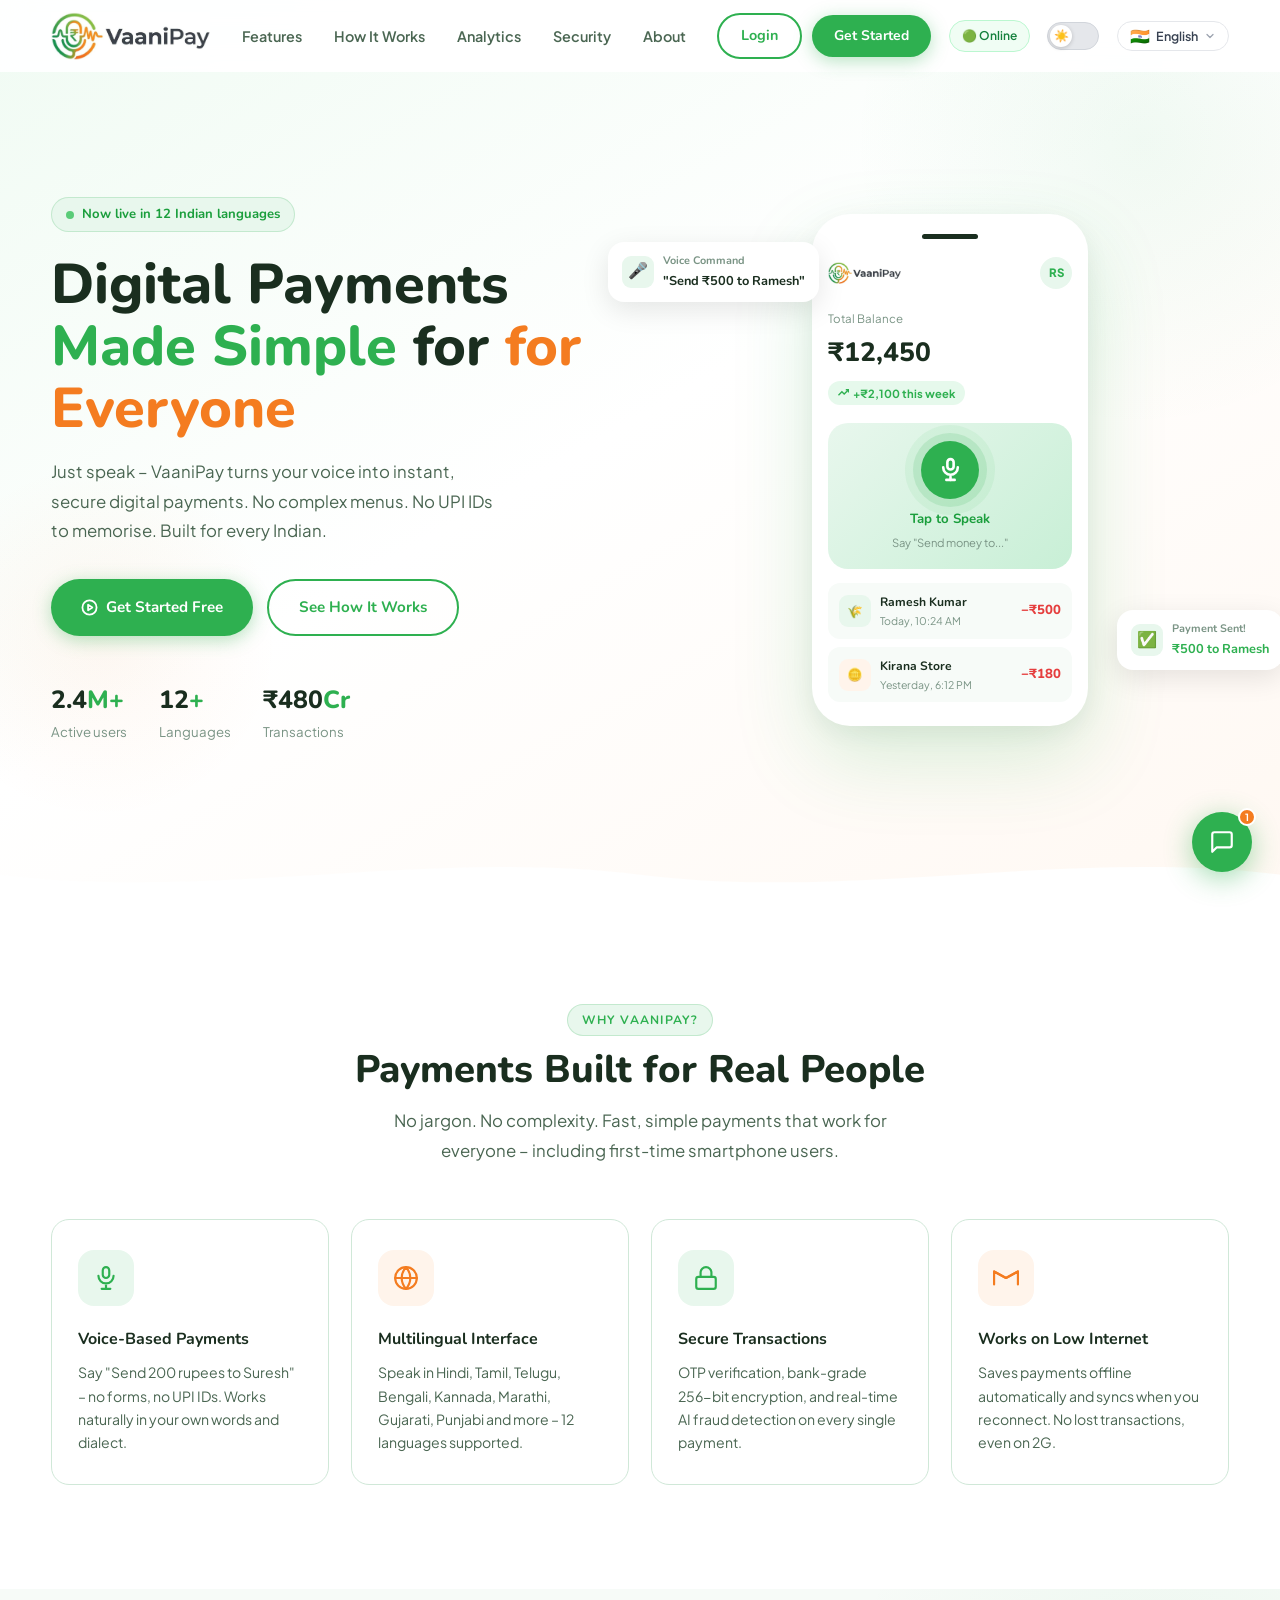
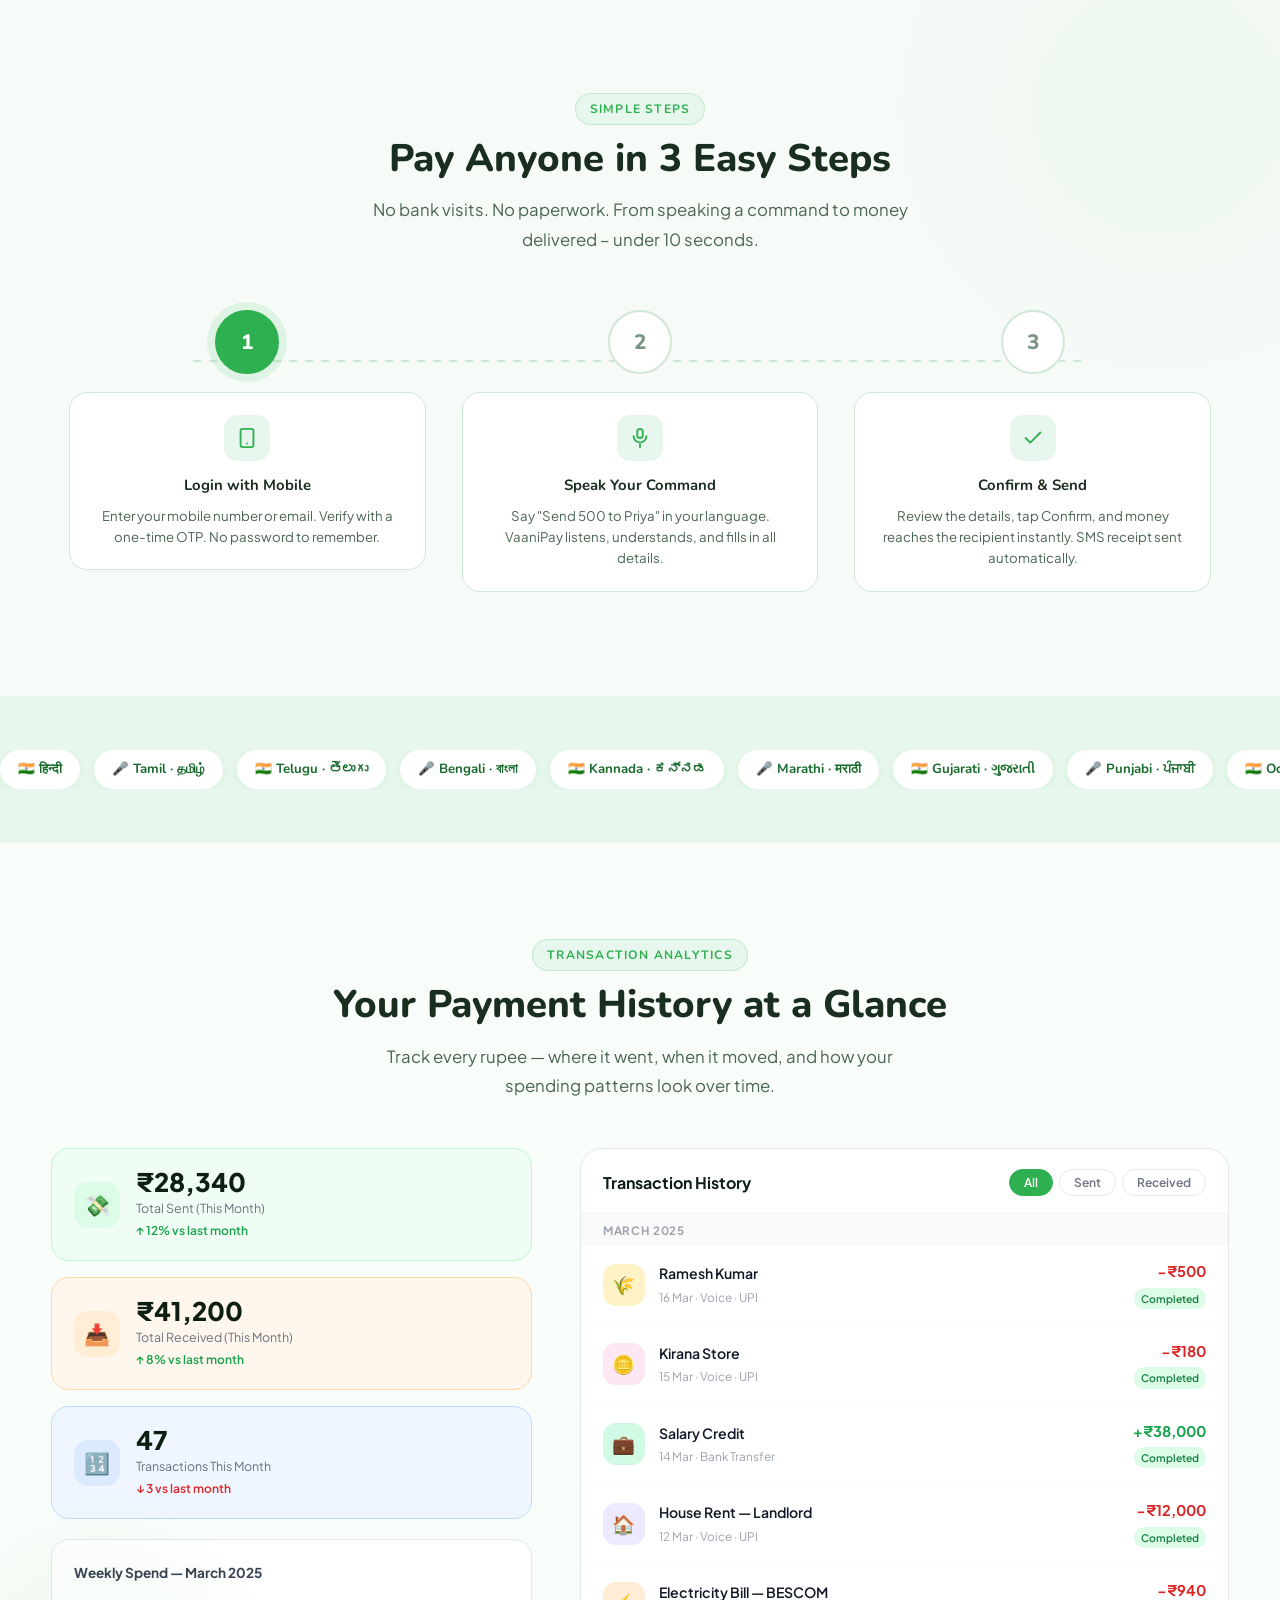
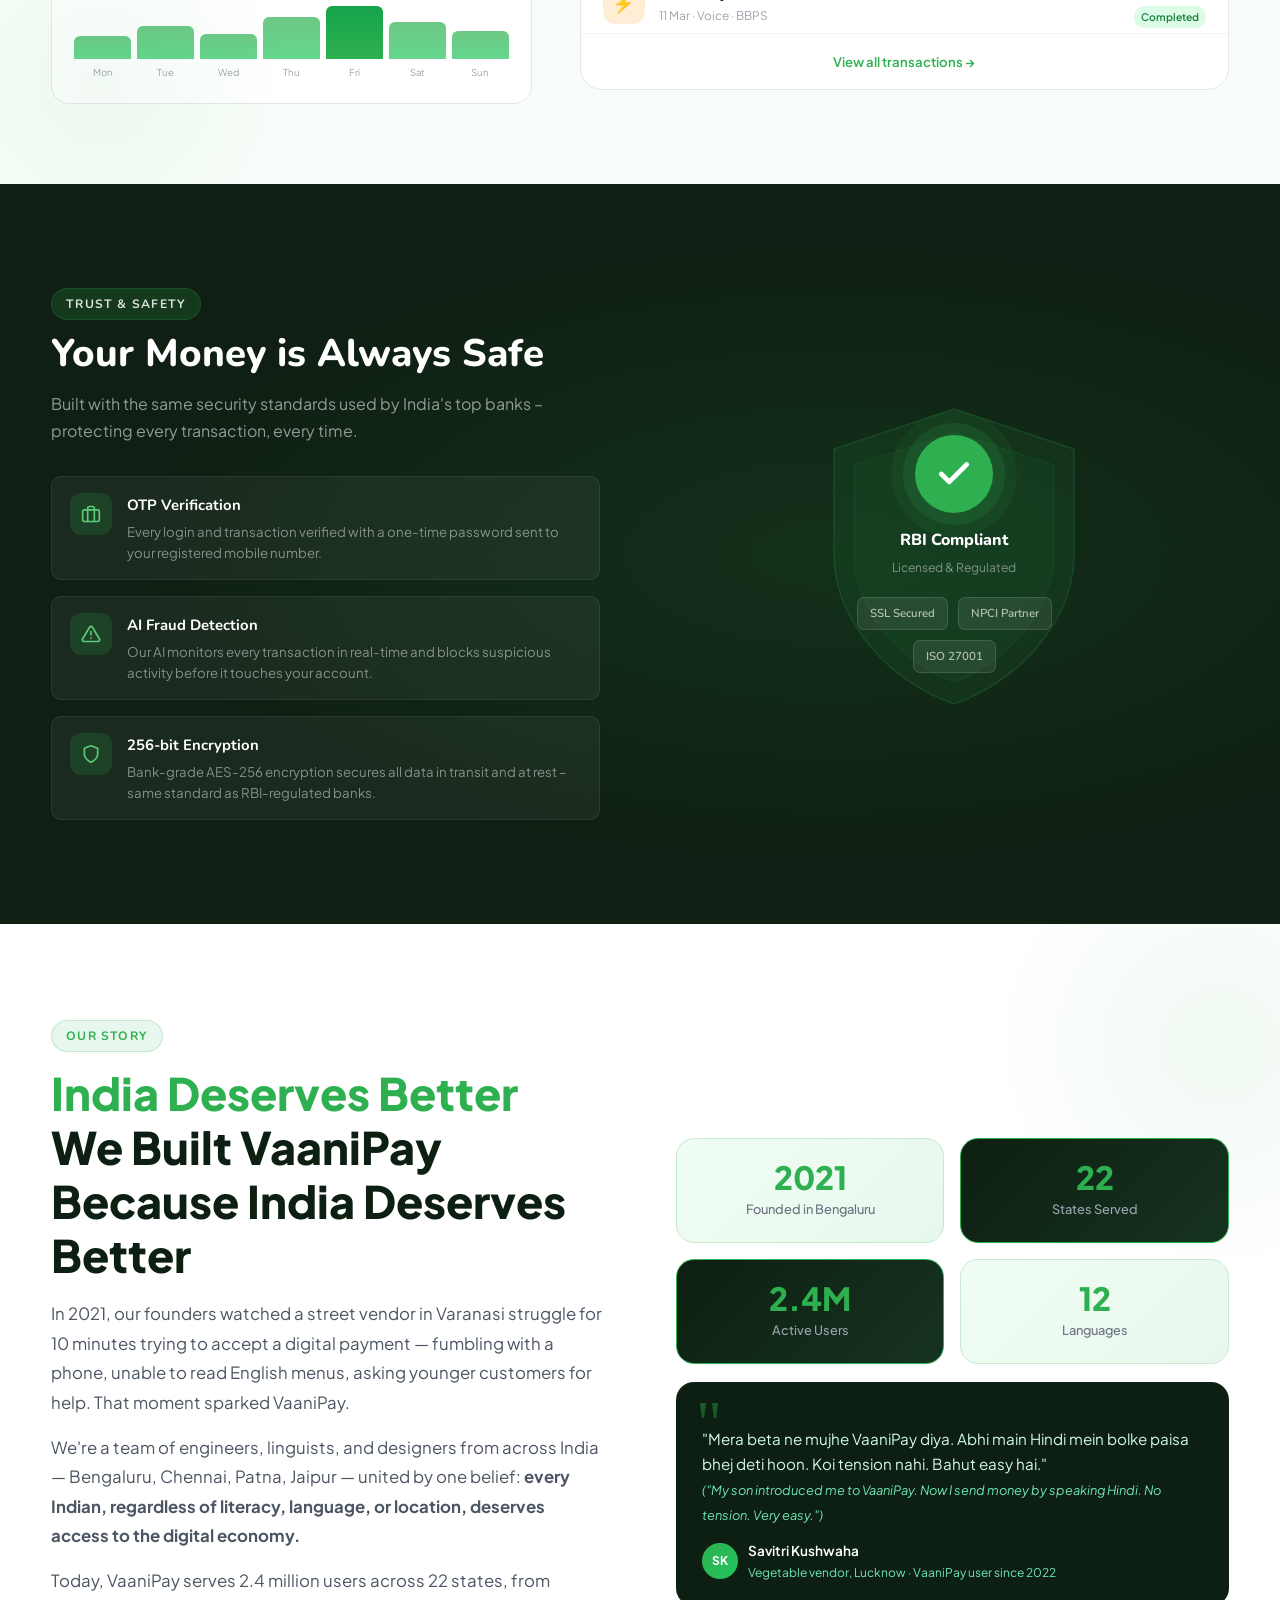
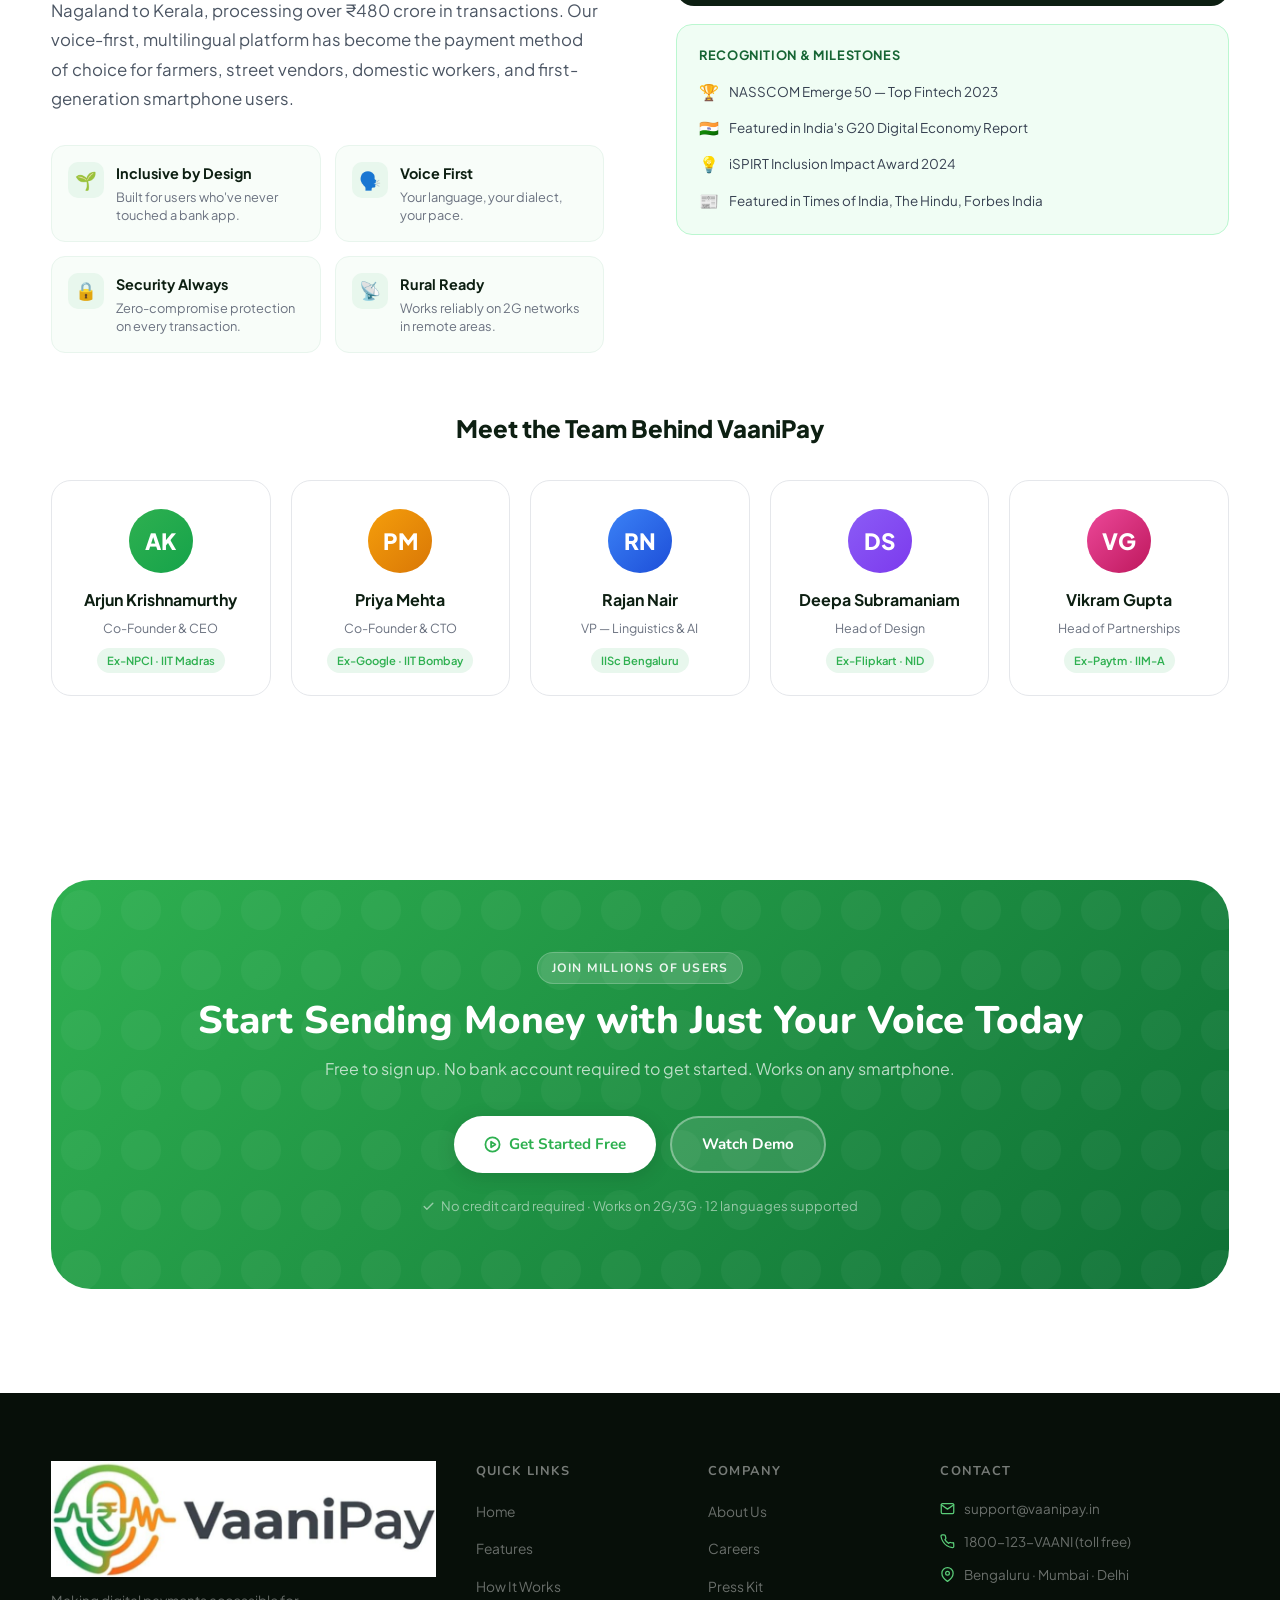
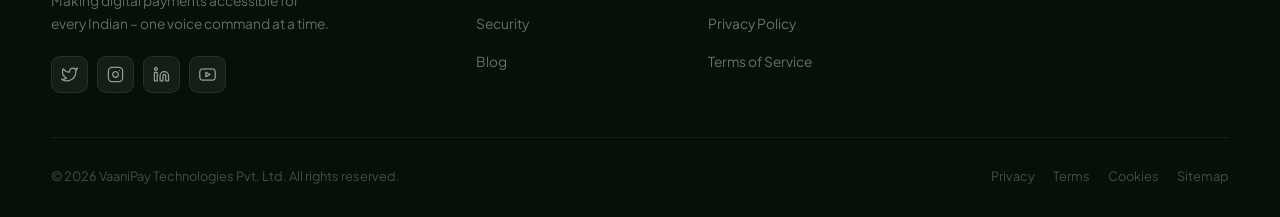
==== commit aaa7f094: "merge: resolve conflicts in index and voice script while preserving core features" ====
--- a/templates/index.html
+++ b/templates/index.html
@@ -1,6 +1,18 @@
 ﻿<!DOCTYPE html>
 <html lang="en">
-<head>
+<head><head>
+  <!-- MUST be first — prevents dark/light flash on reload -->
+  <script>
+    (function() {
+      var saved = localStorage.getItem('vaanipay-theme');
+      var prefersDark = window.matchMedia('(prefers-color-scheme: dark)').matches;
+      if (saved === 'dark' || (!saved && prefersDark)) {
+        document.body.classList.add('dark');
+      }
+    })();
+  </script>
+
+  <!-- rest of your <head> continues... -->
   <meta charset="UTF-8" />
   <meta name="viewport" content="width=device-width, initial-scale=1.0" />
   <title>VaaniPay – Voice Payments for Everyone</title>
@@ -364,6 +376,127 @@
         </div>
         <!-- Online/Offline Status Badge -->
         <div id="statusBadge" class="status-badge">🟢 Online</div>
+        <!-- Dark / Light Mode Toggle -->
+<div class="theme-toggle" id="themeToggle" aria-label="Toggle dark mode" title="Toggle dark/light mode">
+  <div class="tt-track">
+    <div class="tt-thumb">
+      <span class="tt-icon tt-sun">☀️</span>
+      <span class="tt-icon tt-moon">🌙</span>
+    </div>
+  </div>
+</div>
+<!-- Language Selector Dropdown -->
+<div class="lang-selector" id="langSelector">
+  <button class="ls-btn" id="lsBtn" aria-label="Select language">
+    <span class="ls-flag" id="lsFlag">🇮🇳</span>
+    <span class="ls-current" id="lsCurrent">English</span>
+    <svg class="ls-arrow" id="lsArrow" width="12" height="12" viewBox="0 0 24 24" fill="none" stroke="currentColor" stroke-width="2.5" stroke-linecap="round" stroke-linejoin="round"><polyline points="6 9 12 15 18 9"/></svg>
+  </button>
+  <div class="ls-dropdown" id="lsDropdown">
+    <div class="ls-search-wrap">
+      <svg width="13" height="13" viewBox="0 0 24 24" fill="none" stroke="currentColor" stroke-width="2.5" stroke-linecap="round" stroke-linejoin="round"><circle cx="11" cy="11" r="8"/><line x1="21" y1="21" x2="16.65" y2="16.65"/></svg>
+      <input class="ls-search" id="lsSearch" placeholder="Search language..." autocomplete="off" />
+    </div>
+    <div class="ls-list" id="lsList">
+      <div class="ls-item active" data-lang="en-IN" data-name="English" data-native="English (India)" data-flag="🇮🇳">
+        <span class="ls-item-flag">🇮🇳</span>
+        <div class="ls-item-text">
+          <span class="ls-item-name">English</span>
+          <span class="ls-item-native">English (India)</span>
+        </div>
+        <svg class="ls-check" width="14" height="14" viewBox="0 0 24 24" fill="none" stroke="currentColor" stroke-width="3" stroke-linecap="round" stroke-linejoin="round"><polyline points="20 6 9 17 4 12"/></svg>
+      </div>
+      <div class="ls-item" data-lang="hi-IN" data-name="Hindi" data-native="हिन्दी" data-flag="🇮🇳">
+        <span class="ls-item-flag">🇮🇳</span>
+        <div class="ls-item-text">
+          <span class="ls-item-name">Hindi</span>
+          <span class="ls-item-native">हिन्दी</span>
+        </div>
+        <svg class="ls-check" width="14" height="14" viewBox="0 0 24 24" fill="none" stroke="currentColor" stroke-width="3" stroke-linecap="round" stroke-linejoin="round"><polyline points="20 6 9 17 4 12"/></svg>
+      </div>
+      <div class="ls-item" data-lang="bn-IN" data-name="Bengali" data-native="বাংলা" data-flag="🇮🇳">
+        <span class="ls-item-flag">🇮🇳</span>
+        <div class="ls-item-text">
+          <span class="ls-item-name">Bengali</span>
+          <span class="ls-item-native">বাংলা</span>
+        </div>
+        <svg class="ls-check" width="14" height="14" viewBox="0 0 24 24" fill="none" stroke="currentColor" stroke-width="3" stroke-linecap="round" stroke-linejoin="round"><polyline points="20 6 9 17 4 12"/></svg>
+      </div>
+      <div class="ls-item" data-lang="ta-IN" data-name="Tamil" data-native="தமிழ்" data-flag="🇮🇳">
+        <span class="ls-item-flag">🇮🇳</span>
+        <div class="ls-item-text">
+          <span class="ls-item-name">Tamil</span>
+          <span class="ls-item-native">தமிழ்</span>
+        </div>
+        <svg class="ls-check" width="14" height="14" viewBox="0 0 24 24" fill="none" stroke="currentColor" stroke-width="3" stroke-linecap="round" stroke-linejoin="round"><polyline points="20 6 9 17 4 12"/></svg>
+      </div>
+      <div class="ls-item" data-lang="te-IN" data-name="Telugu" data-native="తెలుగు" data-flag="🇮🇳">
+        <span class="ls-item-flag">🇮🇳</span>
+        <div class="ls-item-text">
+          <span class="ls-item-name">Telugu</span>
+          <span class="ls-item-native">తెలుగు</span>
+        </div>
+        <svg class="ls-check" width="14" height="14" viewBox="0 0 24 24" fill="none" stroke="currentColor" stroke-width="3" stroke-linecap="round" stroke-linejoin="round"><polyline points="20 6 9 17 4 12"/></svg>
+      </div>
+      <div class="ls-item" data-lang="ml-IN" data-name="Malayalam" data-native="മലയാളം" data-flag="🇮🇳">
+        <span class="ls-item-flag">🇮🇳</span>
+        <div class="ls-item-text">
+          <span class="ls-item-name">Malayalam</span>
+          <span class="ls-item-native">മലയാളം</span>
+        </div>
+        <svg class="ls-check" width="14" height="14" viewBox="0 0 24 24" fill="none" stroke="currentColor" stroke-width="3" stroke-linecap="round" stroke-linejoin="round"><polyline points="20 6 9 17 4 12"/></svg>
+      </div>
+      <div class="ls-item" data-lang="kn-IN" data-name="Kannada" data-native="ಕನ್ನಡ" data-flag="🇮🇳">
+        <span class="ls-item-flag">🇮🇳</span>
+        <div class="ls-item-text">
+          <span class="ls-item-name">Kannada</span>
+          <span class="ls-item-native">ಕನ್ನಡ</span>
+        </div>
+        <svg class="ls-check" width="14" height="14" viewBox="0 0 24 24" fill="none" stroke="currentColor" stroke-width="3" stroke-linecap="round" stroke-linejoin="round"><polyline points="20 6 9 17 4 12"/></svg>
+      </div>
+      <div class="ls-item" data-lang="mr-IN" data-name="Marathi" data-native="मराठी" data-flag="🇮🇳">
+        <span class="ls-item-flag">🇮🇳</span>
+        <div class="ls-item-text">
+          <span class="ls-item-name">Marathi</span>
+          <span class="ls-item-native">मराठी</span>
+        </div>
+        <svg class="ls-check" width="14" height="14" viewBox="0 0 24 24" fill="none" stroke="currentColor" stroke-width="3" stroke-linecap="round" stroke-linejoin="round"><polyline points="20 6 9 17 4 12"/></svg>
+      </div>
+      <div class="ls-item" data-lang="gu-IN" data-name="Gujarati" data-native="ગુજરાતી" data-flag="🇮🇳">
+        <span class="ls-item-flag">🇮🇳</span>
+        <div class="ls-item-text">
+          <span class="ls-item-name">Gujarati</span>
+          <span class="ls-item-native">ગુજરાતી</span>
+        </div>
+        <svg class="ls-check" width="14" height="14" viewBox="0 0 24 24" fill="none" stroke="currentColor" stroke-width="3" stroke-linecap="round" stroke-linejoin="round"><polyline points="20 6 9 17 4 12"/></svg>
+      </div>
+      <div class="ls-item" data-lang="pa-IN" data-name="Punjabi" data-native="ਪੰਜਾਬੀ" data-flag="🇮🇳">
+        <span class="ls-item-flag">🇮🇳</span>
+        <div class="ls-item-text">
+          <span class="ls-item-name">Punjabi</span>
+          <span class="ls-item-native">ਪੰਜਾਬੀ</span>
+        </div>
+        <svg class="ls-check" width="14" height="14" viewBox="0 0 24 24" fill="none" stroke="currentColor" stroke-width="3" stroke-linecap="round" stroke-linejoin="round"><polyline points="20 6 9 17 4 12"/></svg>
+      </div>
+      <div class="ls-item" data-lang="or-IN" data-name="Odia" data-native="ଓଡ଼ିଆ" data-flag="🇮🇳">
+        <span class="ls-item-flag">🇮🇳</span>
+        <div class="ls-item-text">
+          <span class="ls-item-name">Odia</span>
+          <span class="ls-item-native">ଓଡ଼ିଆ</span>
+        </div>
+        <svg class="ls-check" width="14" height="14" viewBox="0 0 24 24" fill="none" stroke="currentColor" stroke-width="3" stroke-linecap="round" stroke-linejoin="round"><polyline points="20 6 9 17 4 12"/></svg>
+      </div>
+      <div class="ls-item" data-lang="ur-IN" data-name="Urdu" data-native="اردو" data-flag="🇮🇳">
+        <span class="ls-item-flag">🇮🇳</span>
+        <div class="ls-item-text">
+          <span class="ls-item-name">Urdu</span>
+          <span class="ls-item-native">اردو</span>
+        </div>
+        <svg class="ls-check" width="14" height="14" viewBox="0 0 24 24" fill="none" stroke="currentColor" stroke-width="3" stroke-linecap="round" stroke-linejoin="round"><polyline points="20 6 9 17 4 12"/></svg>
+      </div>
+    </div>
+  </div>
+</div>
         <button class="burger" id="burger" aria-label="Open menu">
           <span></span><span></span><span></span>
         </button>
@@ -1188,5 +1321,38 @@
       });
     }
   </script>
+  <script>
+    function filterTx(btn, type) {
+      // ... existing code ...
+    }
+  </script>
+
+  <!-- ✅ PASTE YOUR CODE HERE, wrapped in <script> tags -->
+  <script>
+    let balance = 1000;
+    let transactions = [];
+
+    function vaaniSendMoney(name, amount) {
+      if (balance >= amount) {
+        balance -= amount;
+        transactions.push({ name: name, amount: amount });
+        alert("Payment successful");
+        document.getElementById("walletBalance").innerText = "₹" + balance;
+        loadTransactions();
+      } else {
+        alert("Insufficient balance");
+      }
+    }
+
+    function loadTransactions() {
+      const list = document.getElementById("txnList");
+      list.innerHTML = "";
+      transactions.slice().reverse().forEach(txn => {
+        const item = document.createElement("div");
+        item.innerHTML = txn.name + " - ₹" + txn.amount;
+        list.appendChild(item);
+      });
+    }
+  </script>
 </body>
 </html>
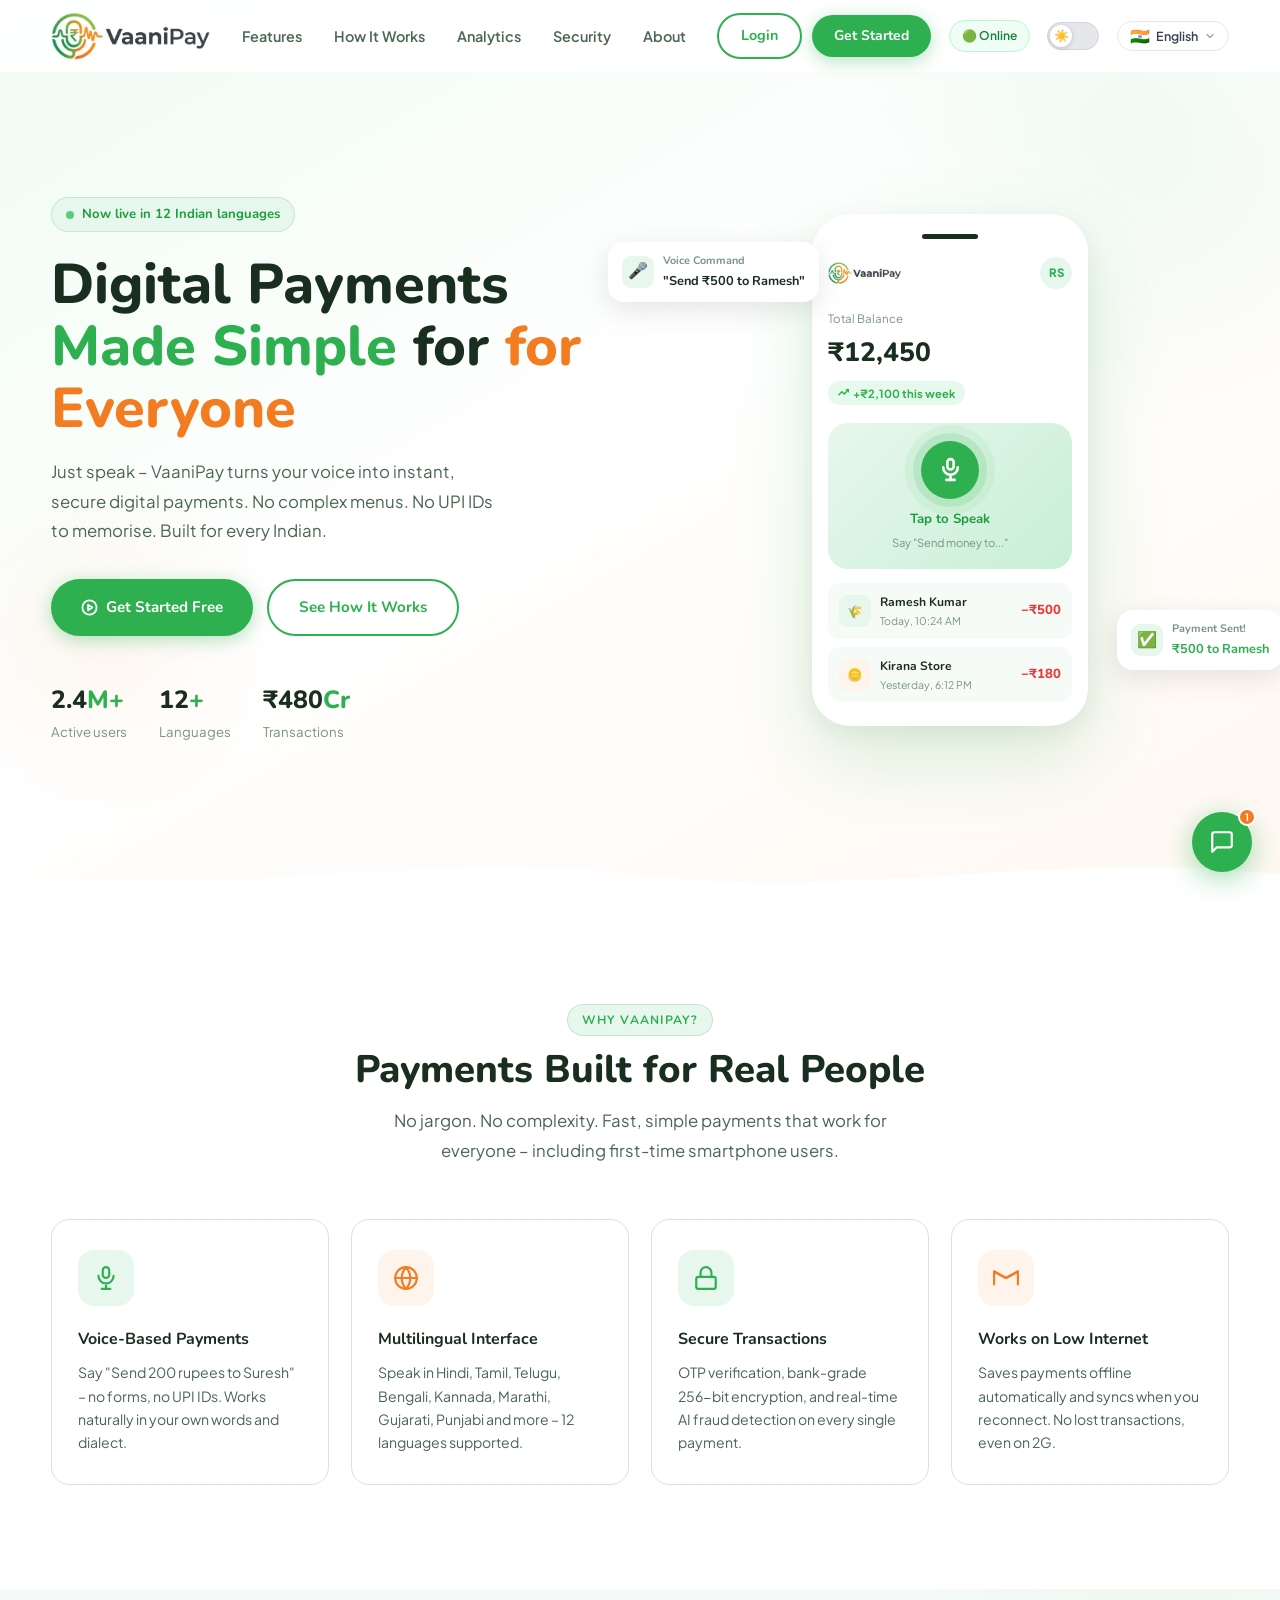
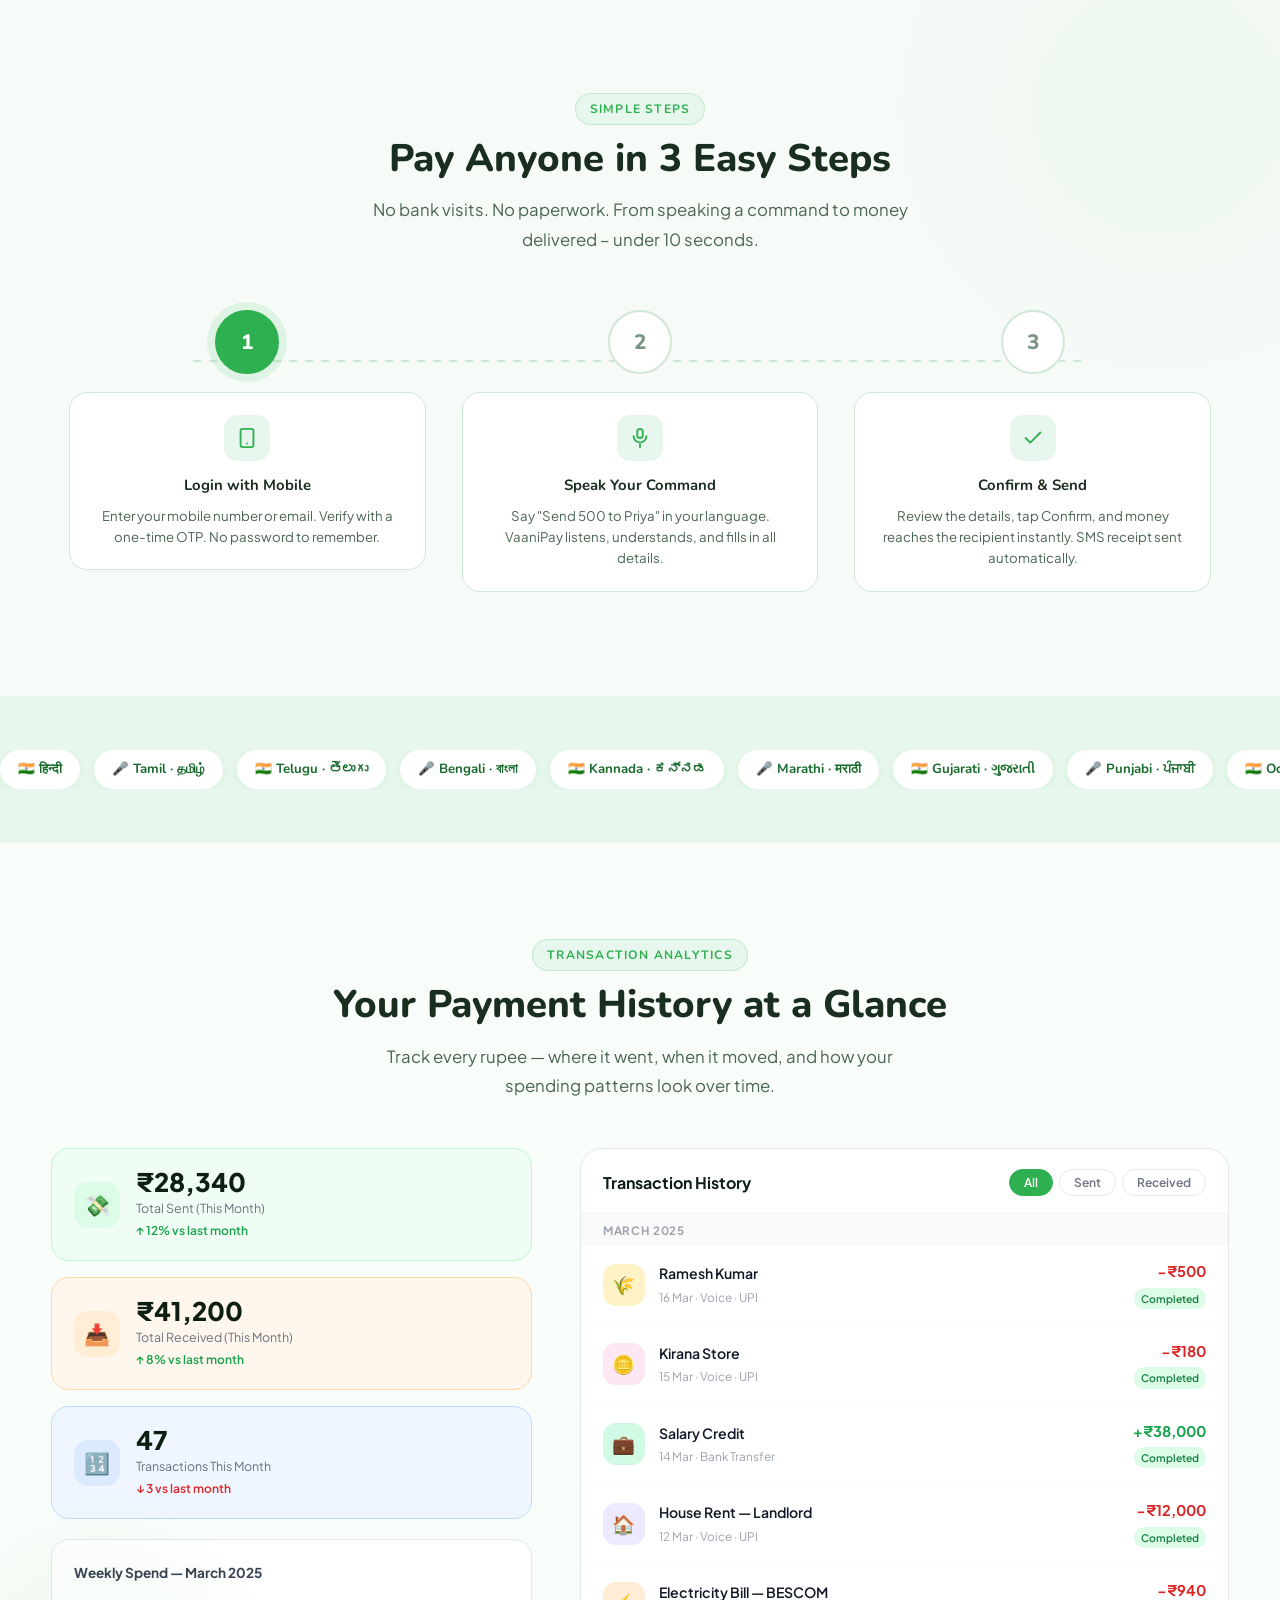
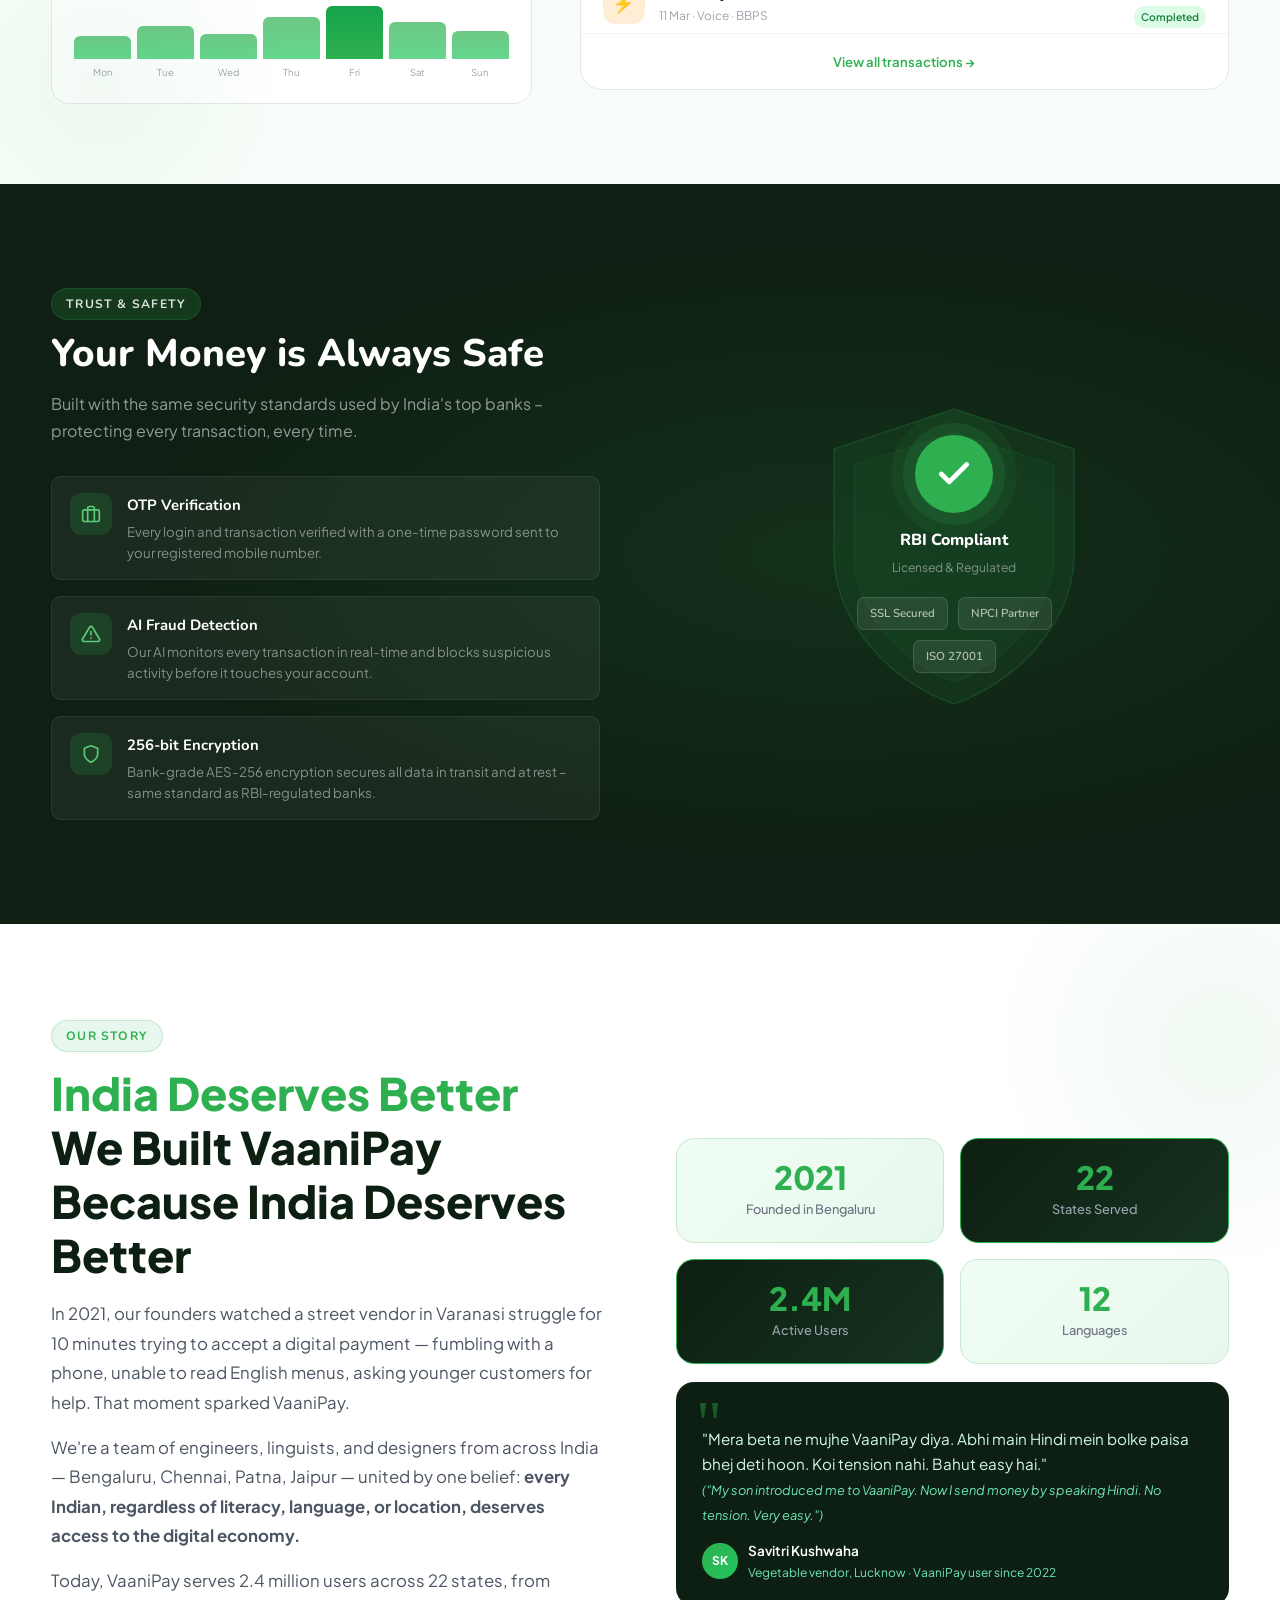
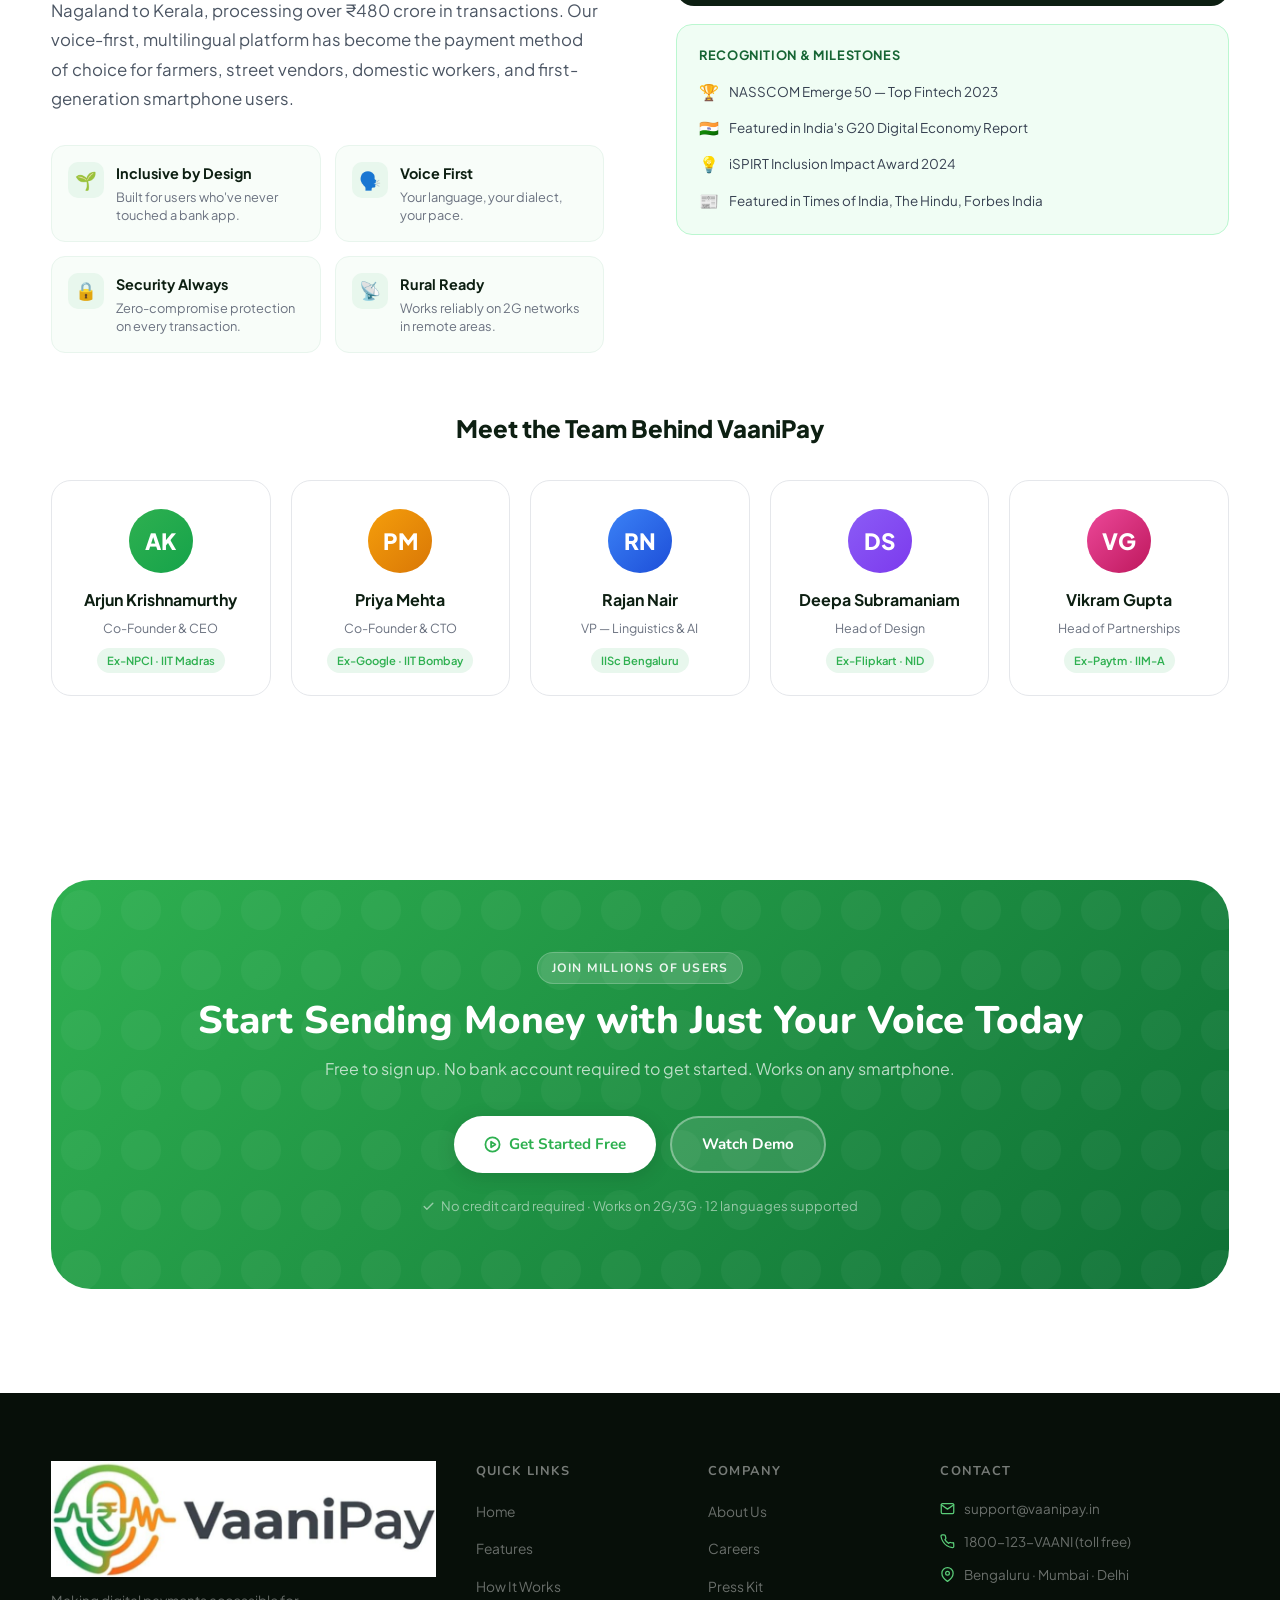
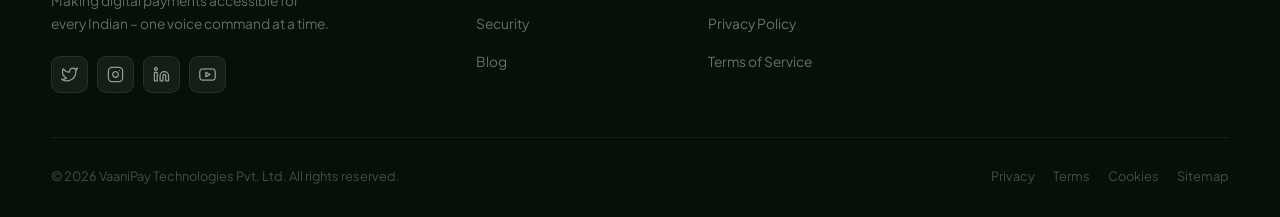
==== commit 3bb63db8: "Add dashboard template with user interface for VaaniPay" ====
--- a/templates/index.html
+++ b/templates/index.html
@@ -1,6 +1,6 @@
 ﻿<!DOCTYPE html>
 <html lang="en">
-<head><head>
+<head>
   <!-- MUST be first — prevents dark/light flash on reload -->
   <script>
     (function() {
@@ -19,8 +19,8 @@
   <link rel="preconnect" href="https://fonts.googleapis.com" />
   <link rel="preconnect" href="https://fonts.gstatic.com" crossorigin />
   <link href="https://fonts.googleapis.com/css2?family=Plus+Jakarta+Sans:wght@300;400;500;600;700;800&family=Nunito:wght@400;500;600;700;800&display=swap" rel="stylesheet" />
-  <!-- <link rel="stylesheet" href="../static/css/style.css"> -->
-  <link rel="stylesheet" href="/static/css/style.css">
+  <link rel="stylesheet" href="../static/css/style.css">
+  <!-- <link rel="stylesheet" href="/static/css/style.css"> -->
 
   <!-- About + Analytics inline styles -->
   <style>
@@ -361,7 +361,7 @@
     <div class="wrap">
       <div class="nav-row">
         <a href="#home" class="nav-logo-link">
-          <img src="../static/assets/icon.jpeg" alt="VaaniPay Logo" class="nav-logo-img" />
+          <img src="/static/assets/icon.jpeg" alt="VaaniPay Logo" class="nav-logo-img" />
         </a>
         <ul class="nav-links">
           <li><a href="#features">Features</a></li>
@@ -577,7 +577,7 @@
           <div class="phone">
             <div class="phone-bar"></div>
             <div class="phone-top">
-              <img src="../static/assets/icon.jpeg" alt="VaaniPay" class="phone-logo" />
+              <img src="/static/assets/icon.jpeg" alt="VaaniPay" class="phone-logo" />
               <div class="phone-av">RS</div>
             </div>
             <div class="p-bal-lbl">Total Balance</div>
@@ -1293,7 +1293,7 @@
     <div class="cb-notif" id="cbNotif">1</div>
   </div>
 
-  <script src="../static/js/script.js"></script>
+  <script src="/static/js/script.js"></script>
 
   <!-- Transaction filter script -->
   <script>
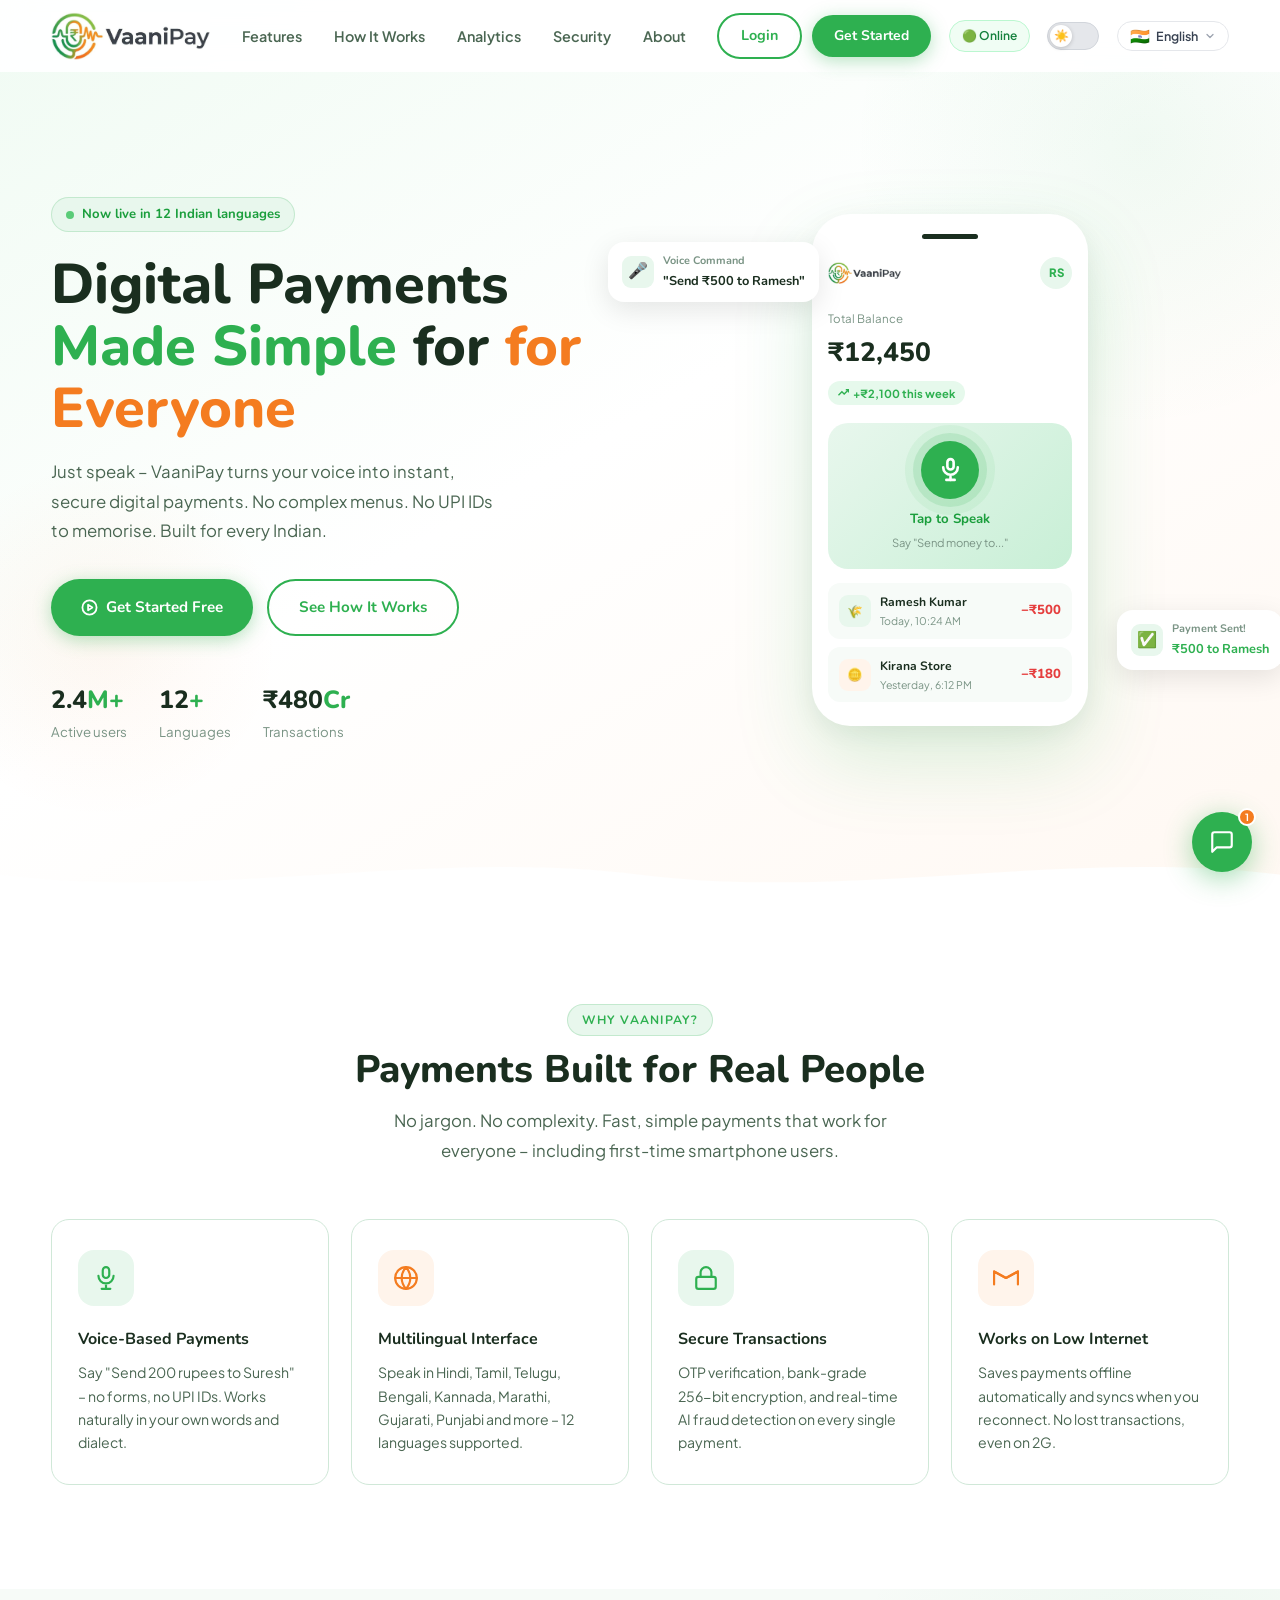
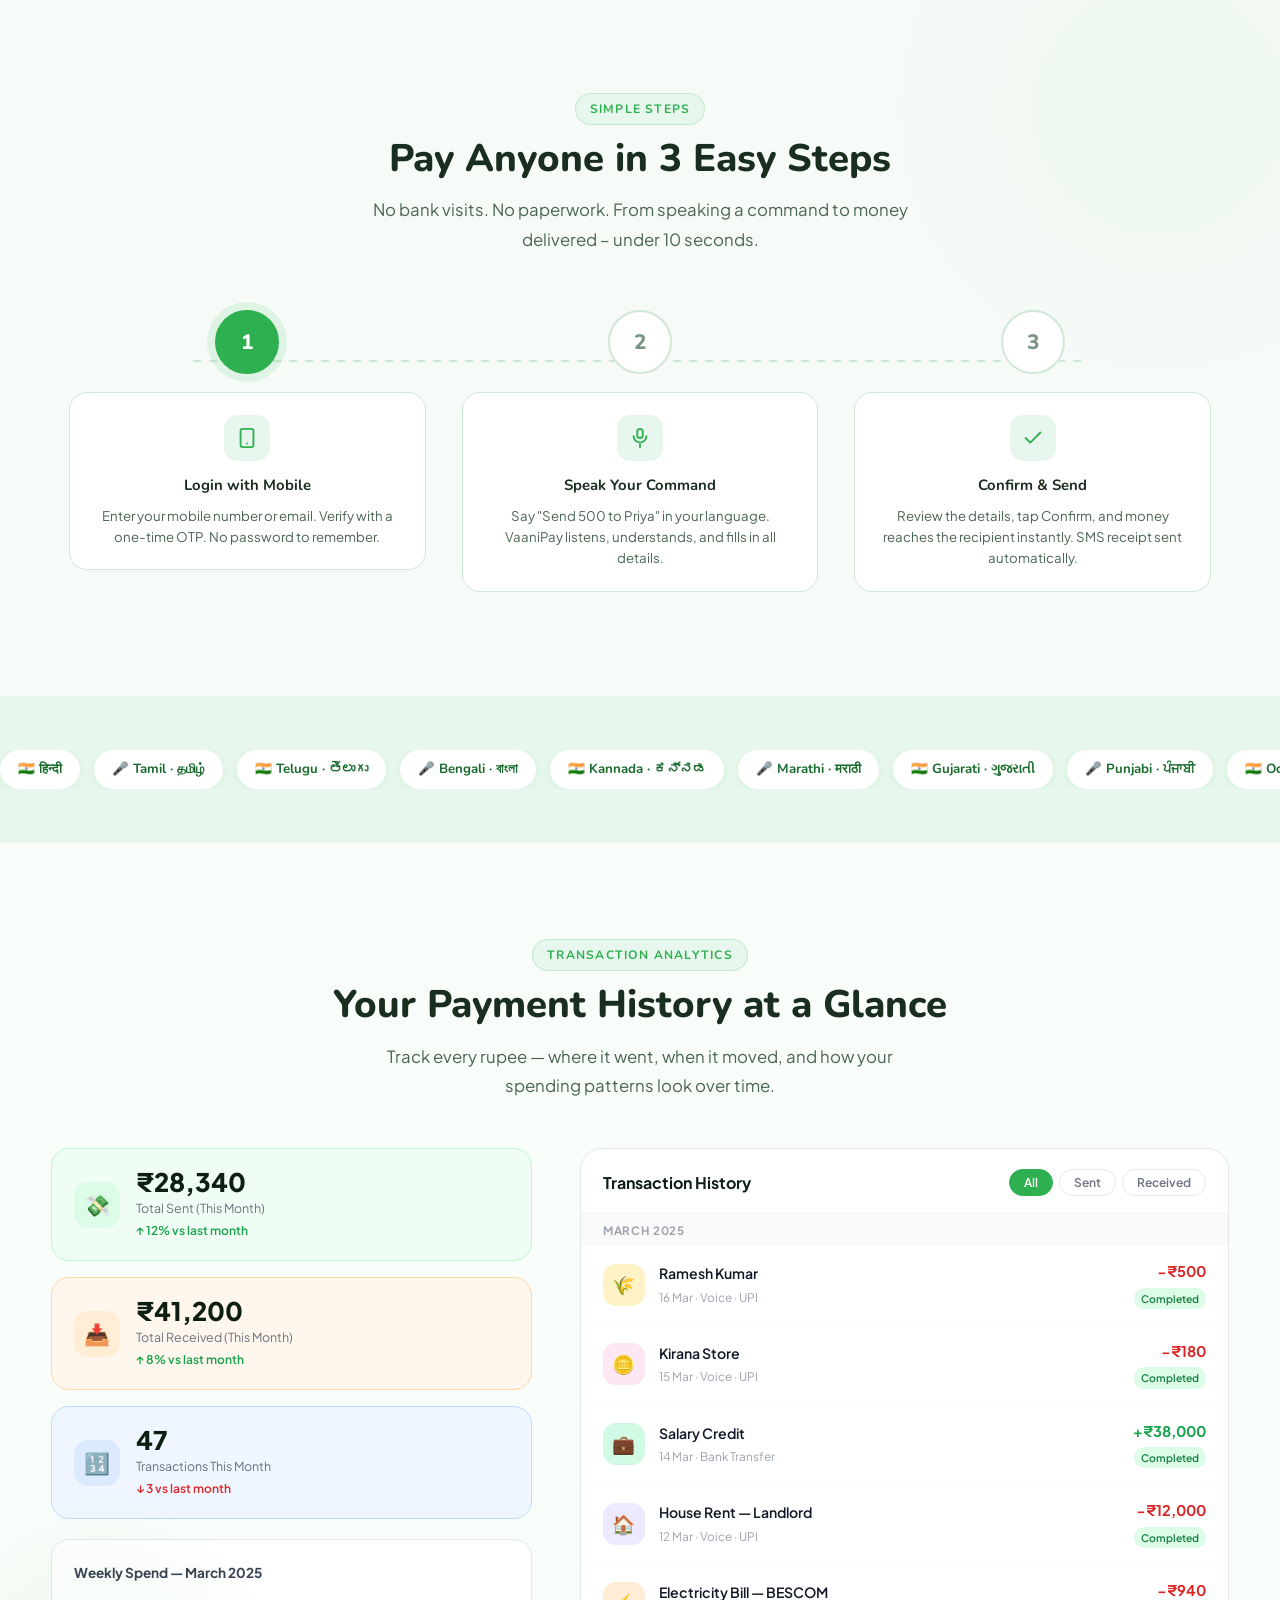
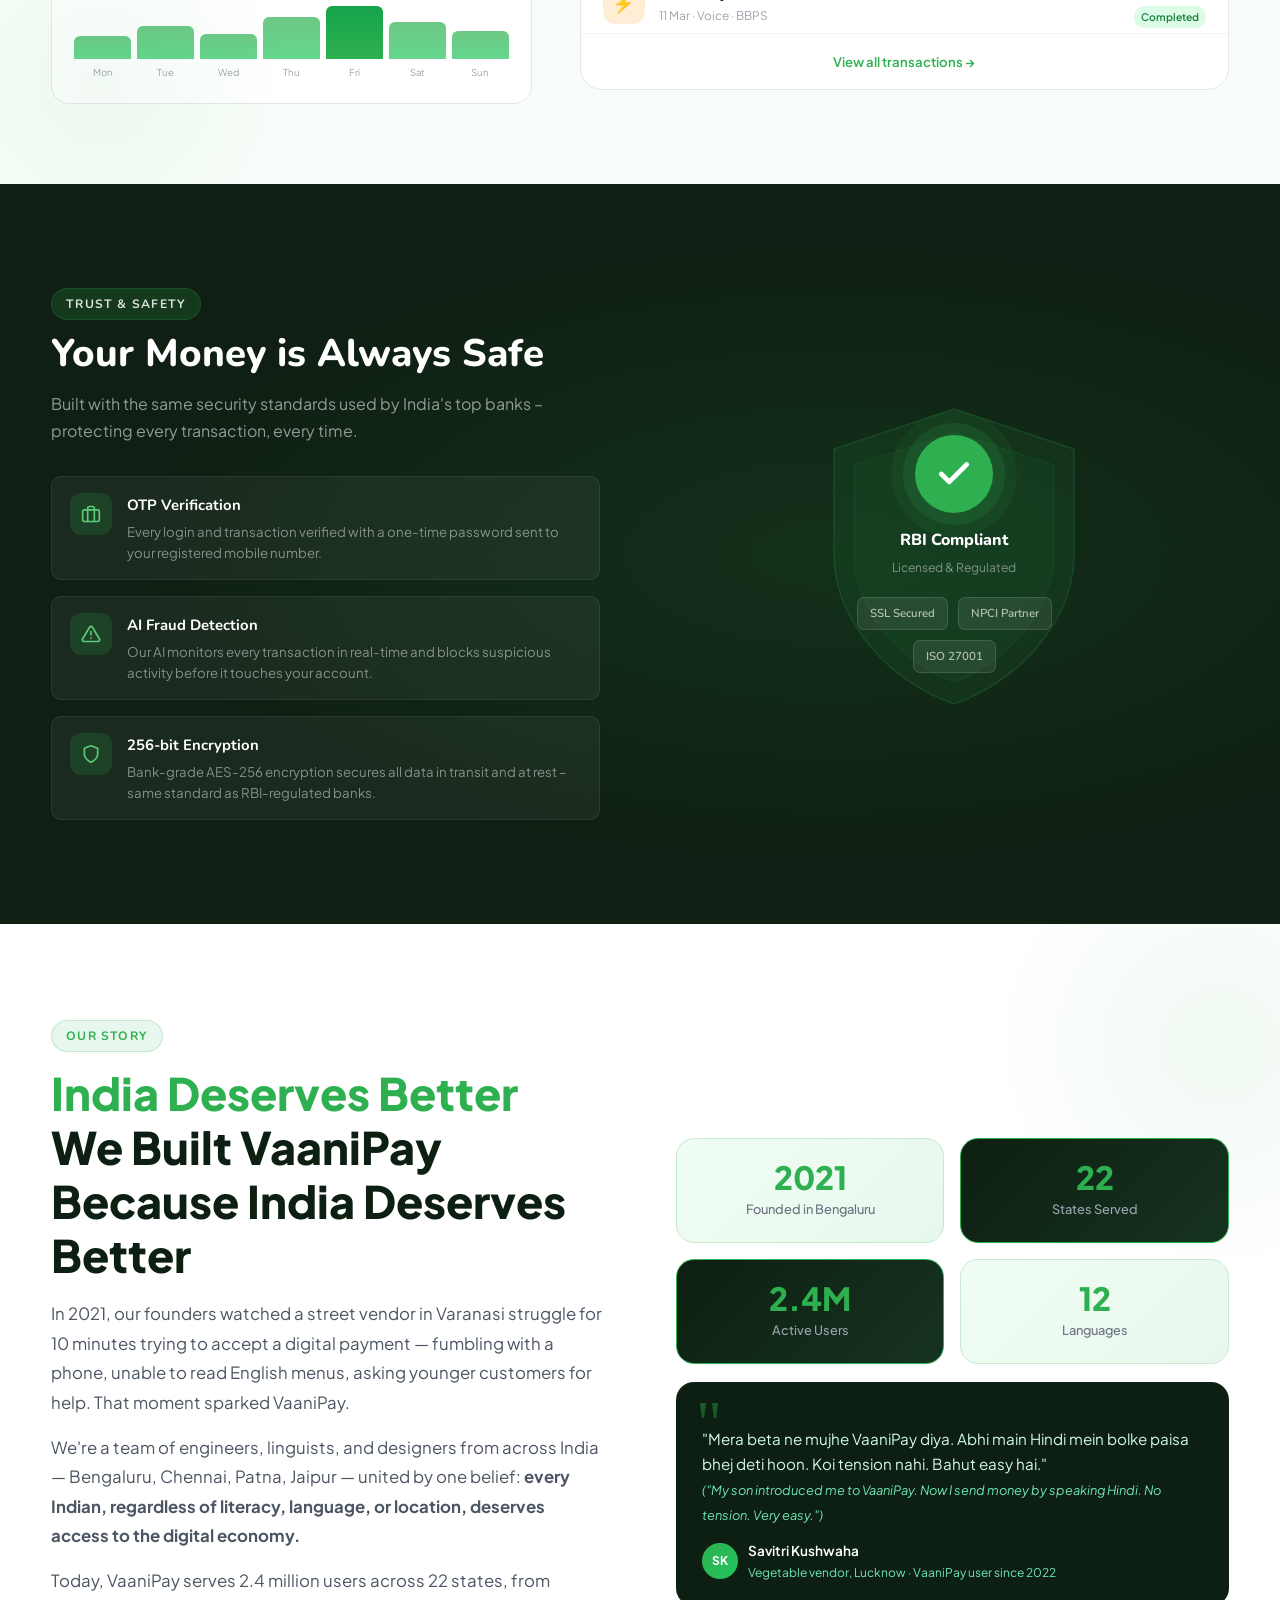
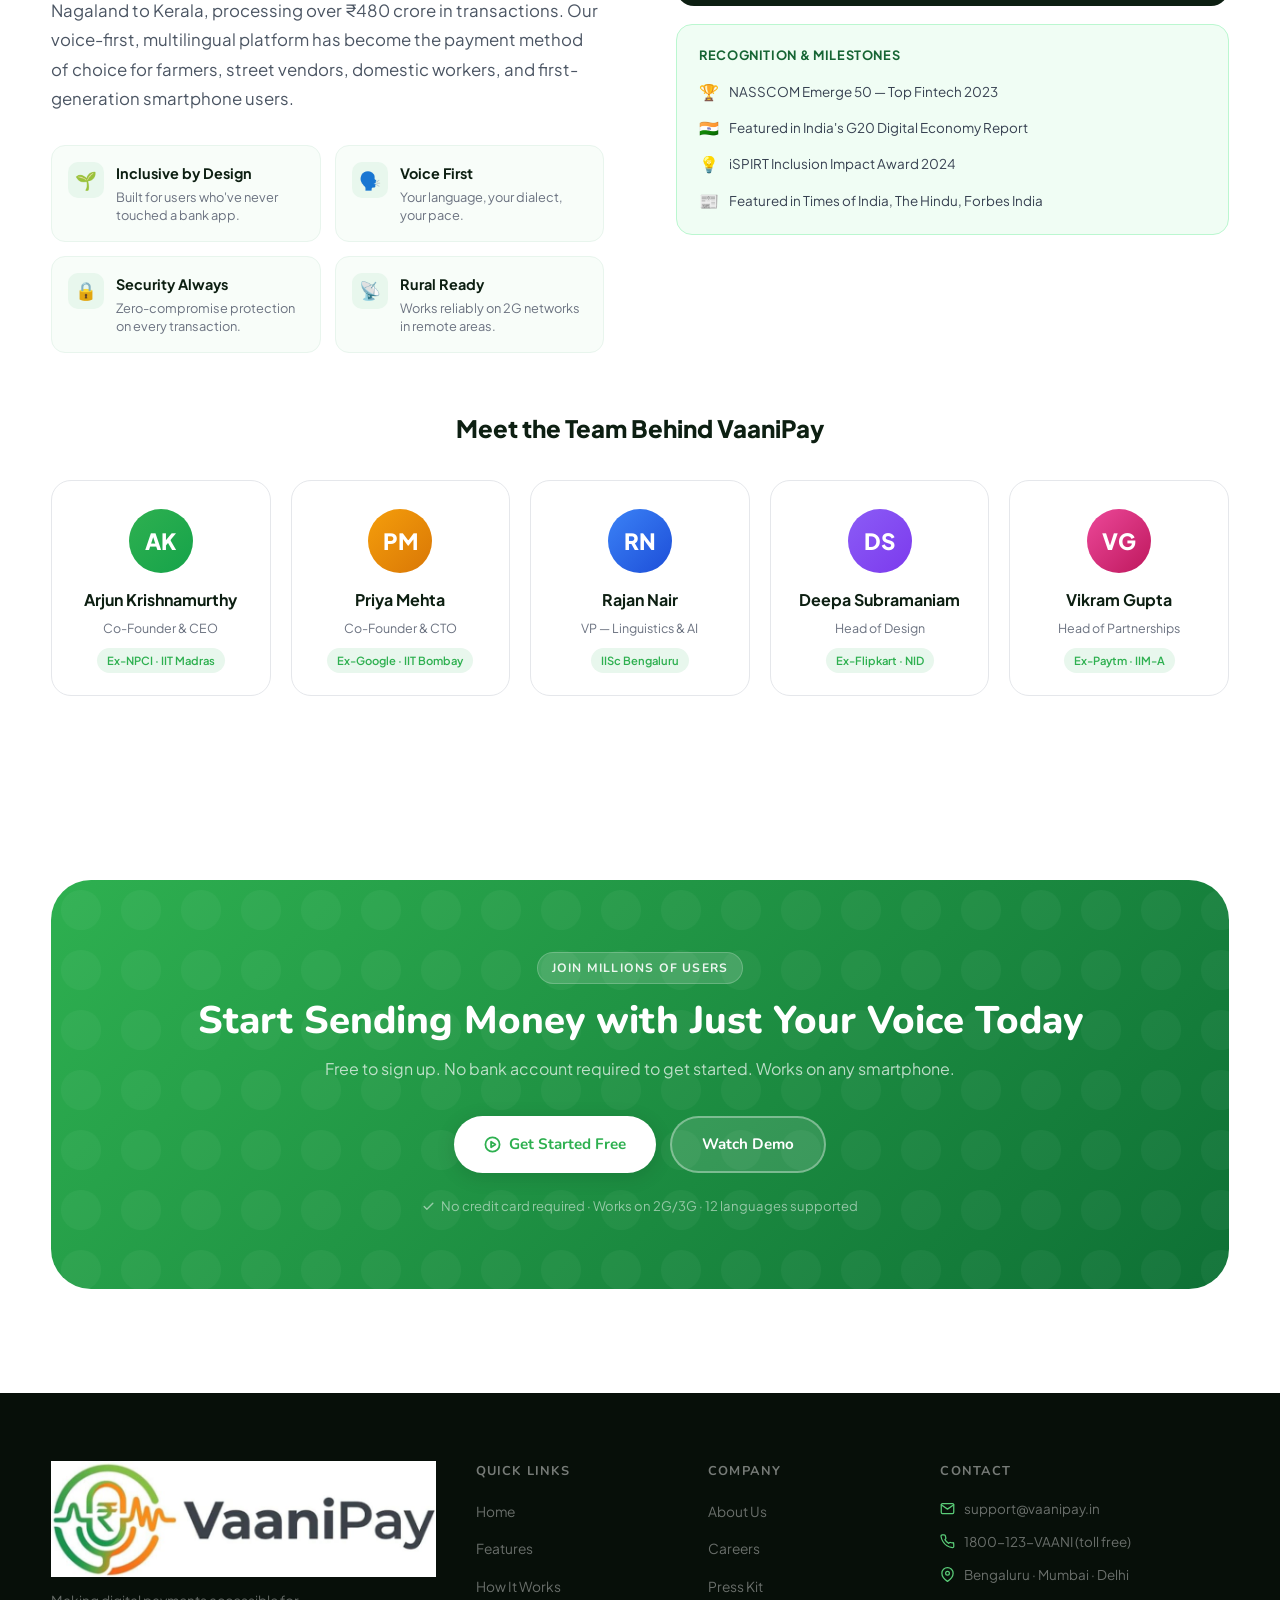
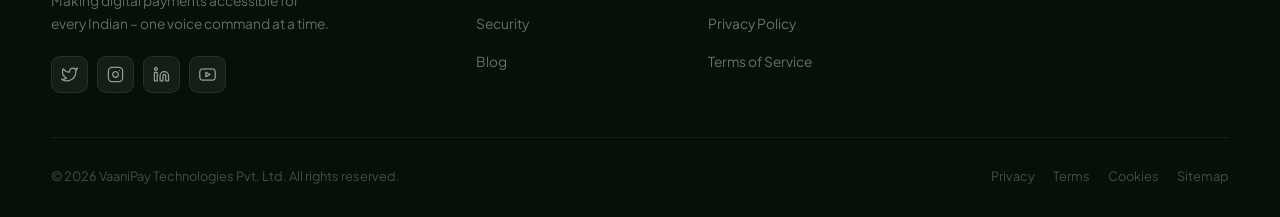
==== commit 642b59fe: "fix: chatbot + login + wallet integration cleanup (no hardcoded secrets)" ====
--- a/templates/index.html
+++ b/templates/index.html
@@ -19,8 +19,8 @@
   <link rel="preconnect" href="https://fonts.googleapis.com" />
   <link rel="preconnect" href="https://fonts.gstatic.com" crossorigin />
   <link href="https://fonts.googleapis.com/css2?family=Plus+Jakarta+Sans:wght@300;400;500;600;700;800&family=Nunito:wght@400;500;600;700;800&display=swap" rel="stylesheet" />
-  <link rel="stylesheet" href="../static/css/style.css">
-  <!-- <link rel="stylesheet" href="/static/css/style.css"> -->
+  <!-- <link rel="stylesheet" href="../static/css/style.css"> -->
+  <link rel="stylesheet" href="/static/css/style.css">
 
   <!-- About + Analytics inline styles -->
   <style>
@@ -1321,30 +1321,30 @@
       });
     }
   </script>
-  <script>
+  <!-- <script>
     function filterTx(btn, type) {
       // ... existing code ...
     }
-  </script>
+  </script> -->
 
   <!-- ✅ PASTE YOUR CODE HERE, wrapped in <script> tags -->
-  <script>
+  <!-- <script>
     let balance = 1000;
-    let transactions = [];
-
-    function vaaniSendMoney(name, amount) {
-      if (balance >= amount) {
-        balance -= amount;
-        transactions.push({ name: name, amount: amount });
-        alert("Payment successful");
-        document.getElementById("walletBalance").innerText = "₹" + balance;
-        loadTransactions();
-      } else {
-        alert("Insufficient balance");
-      }
-    }
-
-    function loadTransactions() {
+    let transactions = []; -->
+
+    <!-- // function vaaniSendMoney(name, amount) {
+    //   if (balance >= amount) {
+    //     balance -= amount;
+    //     transactions.push({ name: name, amount: amount });
+    //     alert("Payment successful");
+    //     document.getElementById("walletBalance").innerText = "₹" + balance;
+    //     loadTransactions();
+    //   } else {
+    //     alert("Insufficient balance");
+    //   }
+    // } -->
+
+    <!-- function loadTransactions() {
       const list = document.getElementById("txnList");
       list.innerHTML = "";
       transactions.slice().reverse().forEach(txn => {
@@ -1352,7 +1352,7 @@
         item.innerHTML = txn.name + " - ₹" + txn.amount;
         list.appendChild(item);
       });
-    }
-  </script>
+    } -->
+  <!-- </script> -->
 </body>
 </html>
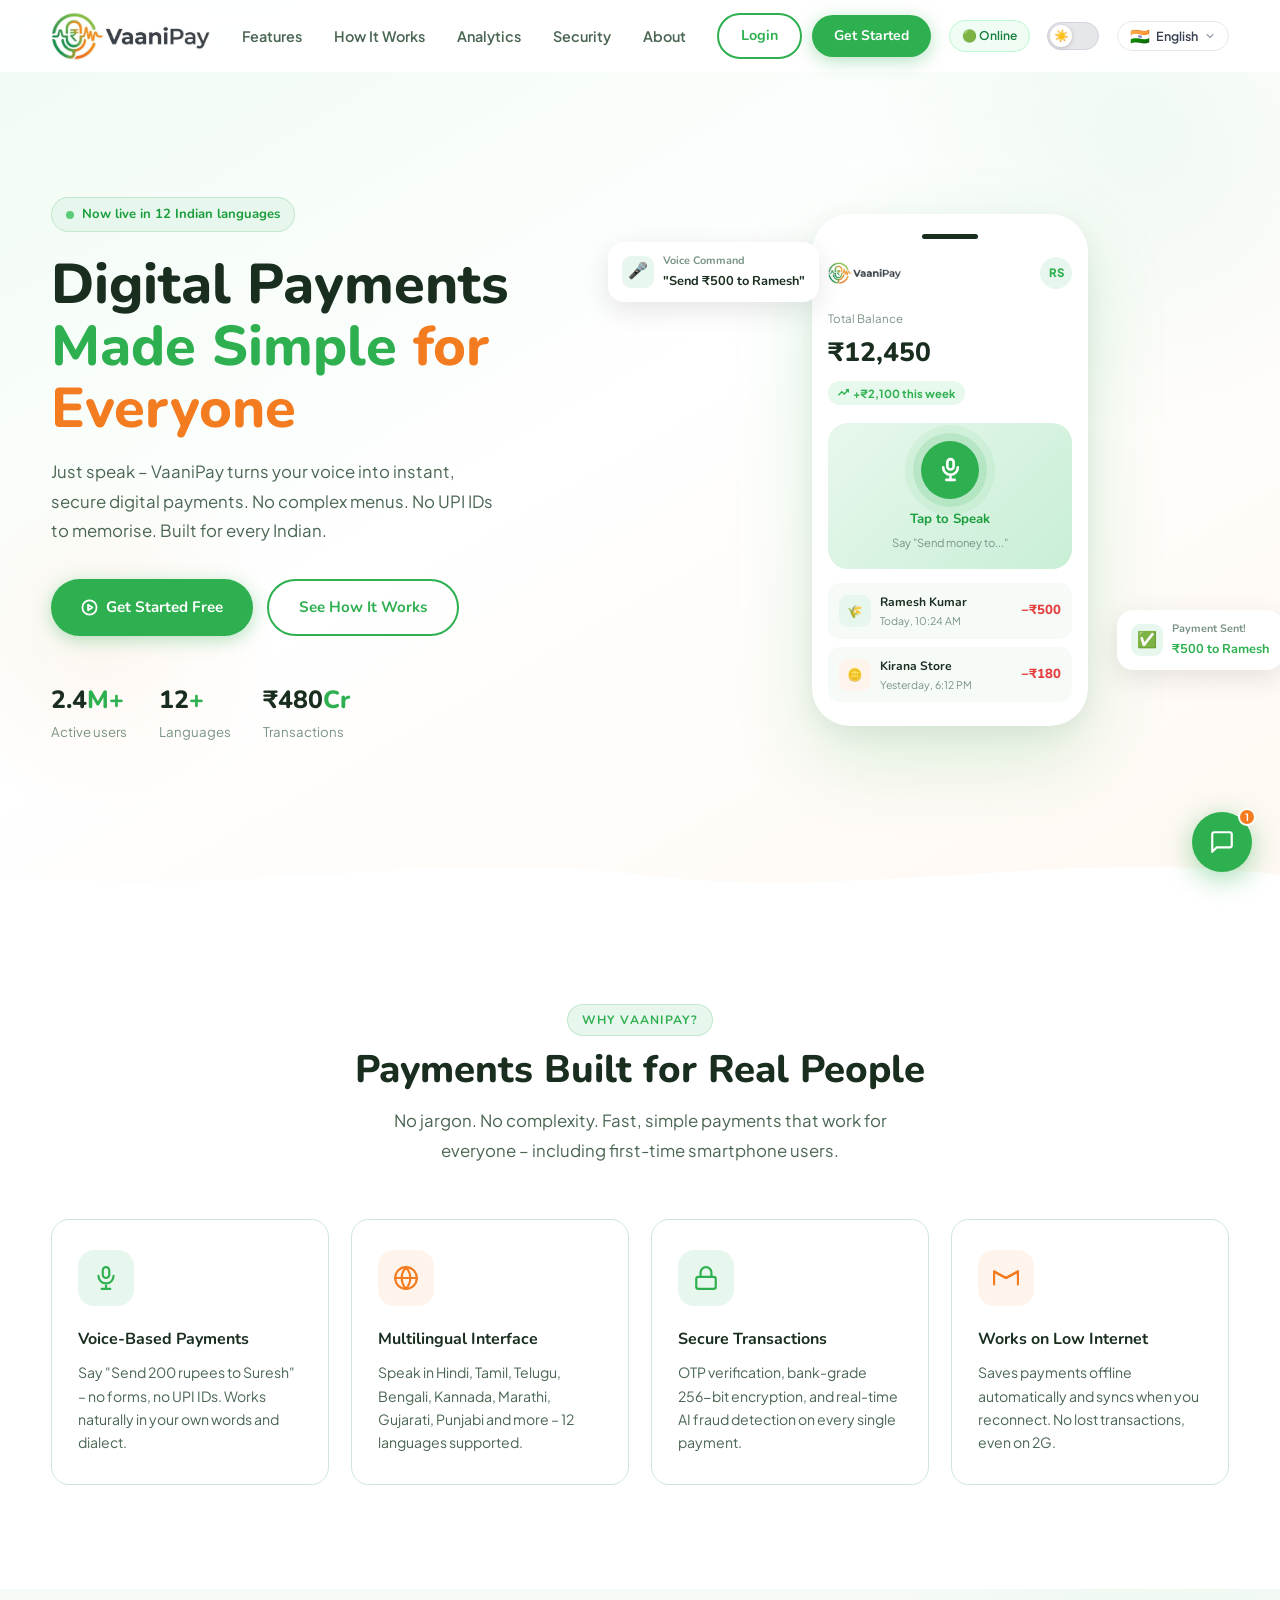
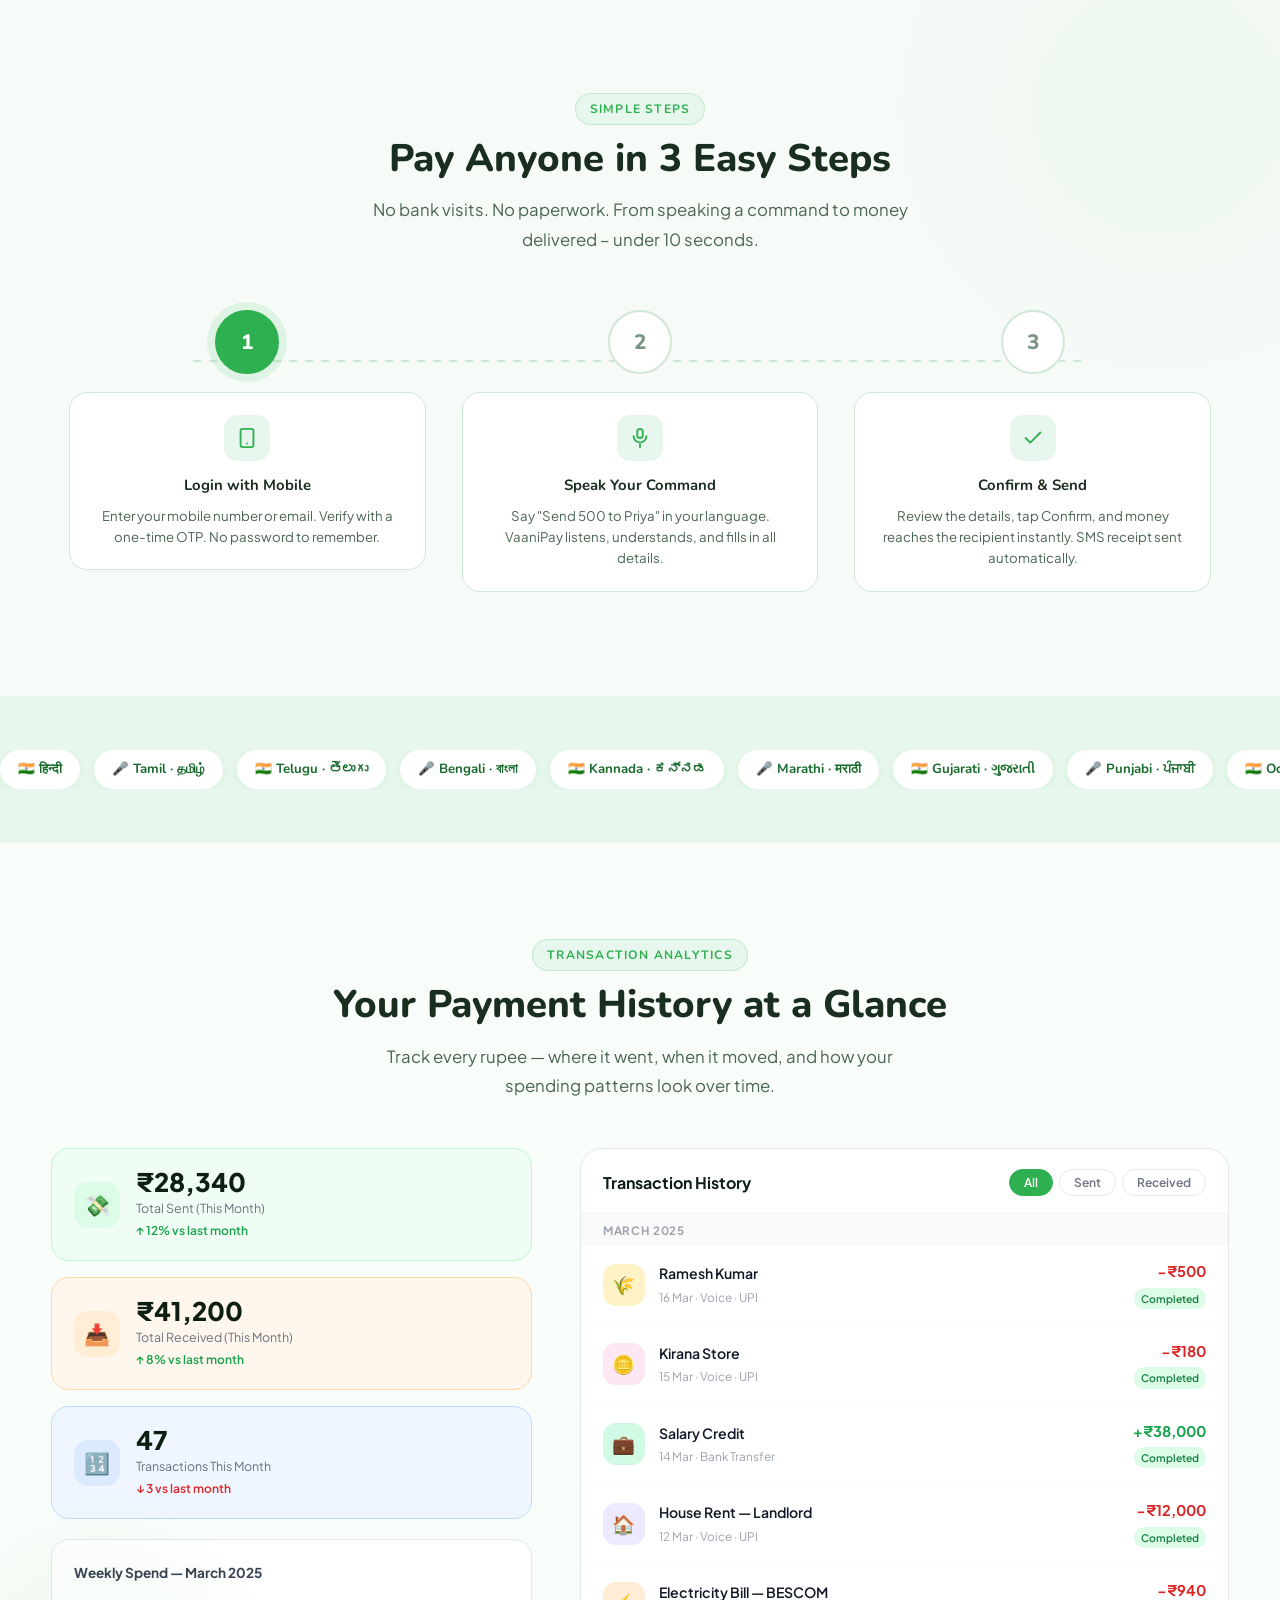
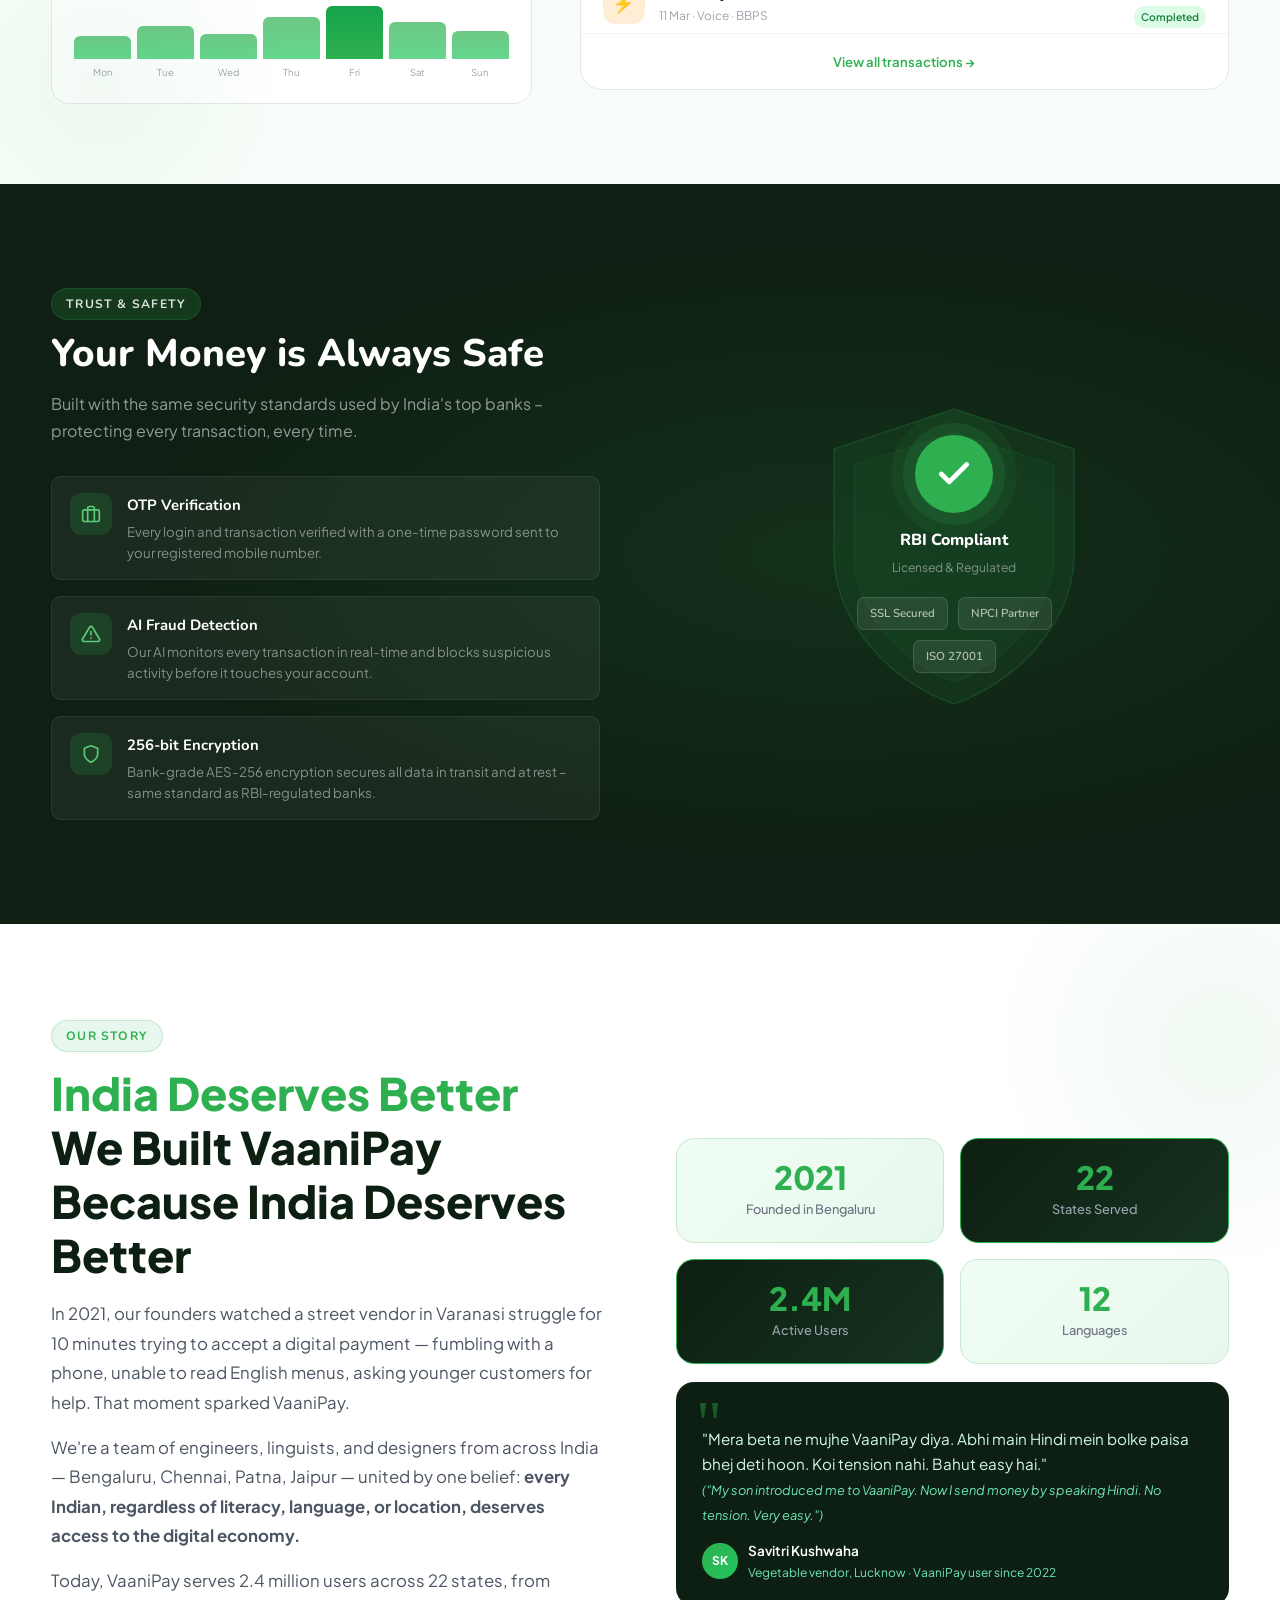
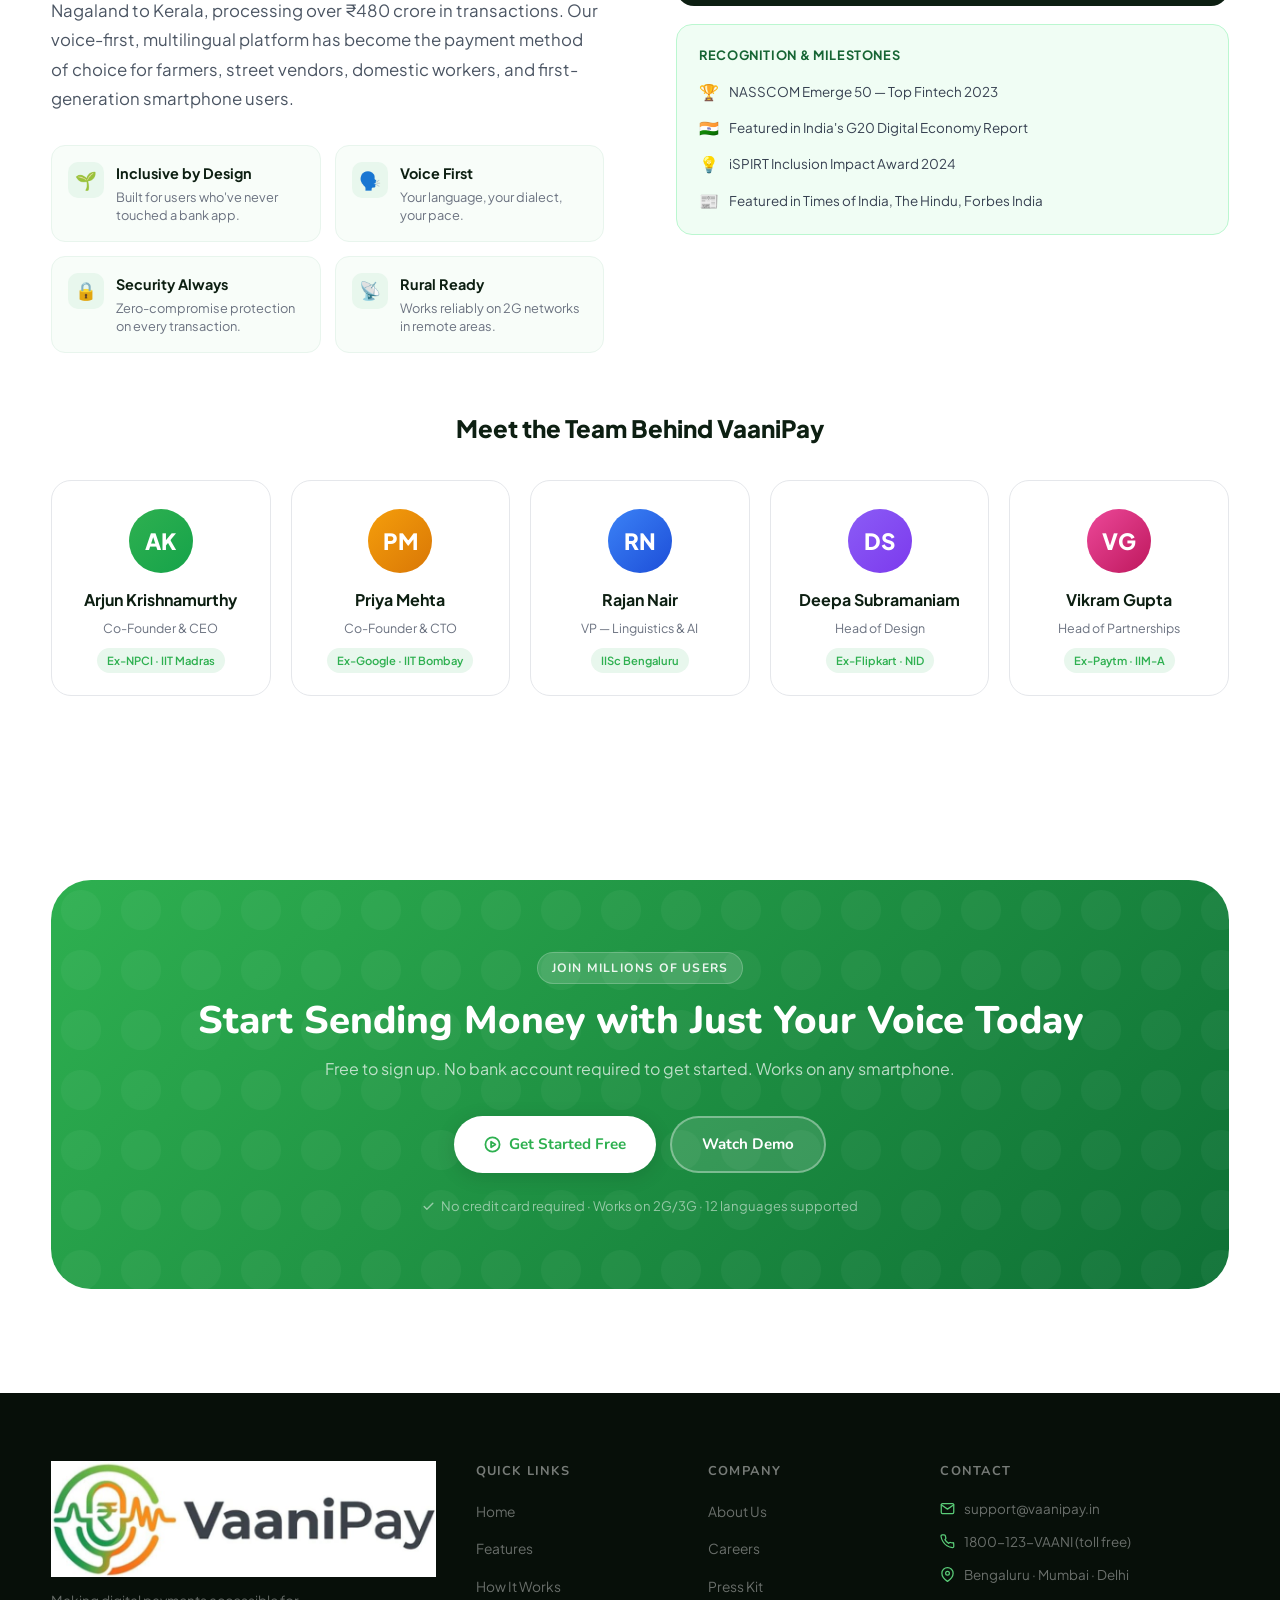
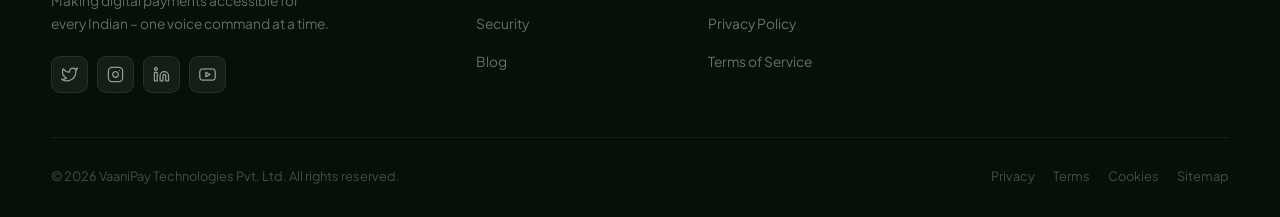
==== commit 46b9d2f8: "feat: add example environment configuration files for local and render setups" ====
--- a/templates/index.html
+++ b/templates/index.html
@@ -532,7 +532,7 @@
             Now live in 12 Indian languages
           </div>
           <h1 class="hero-title">
-            Digital Payments <span class="hl">Made Simple</span> for <span class="ho">Everyone</span>
+            Digital Payments <span class="hl">Made Simple</span> <span class="ho">Everyone</span>
           </h1>
           <p class="body-lg hero-sub">
             Just speak – VaaniPay turns your voice into instant, secure digital payments. No complex menus. No UPI IDs to memorise. Built for every Indian.
